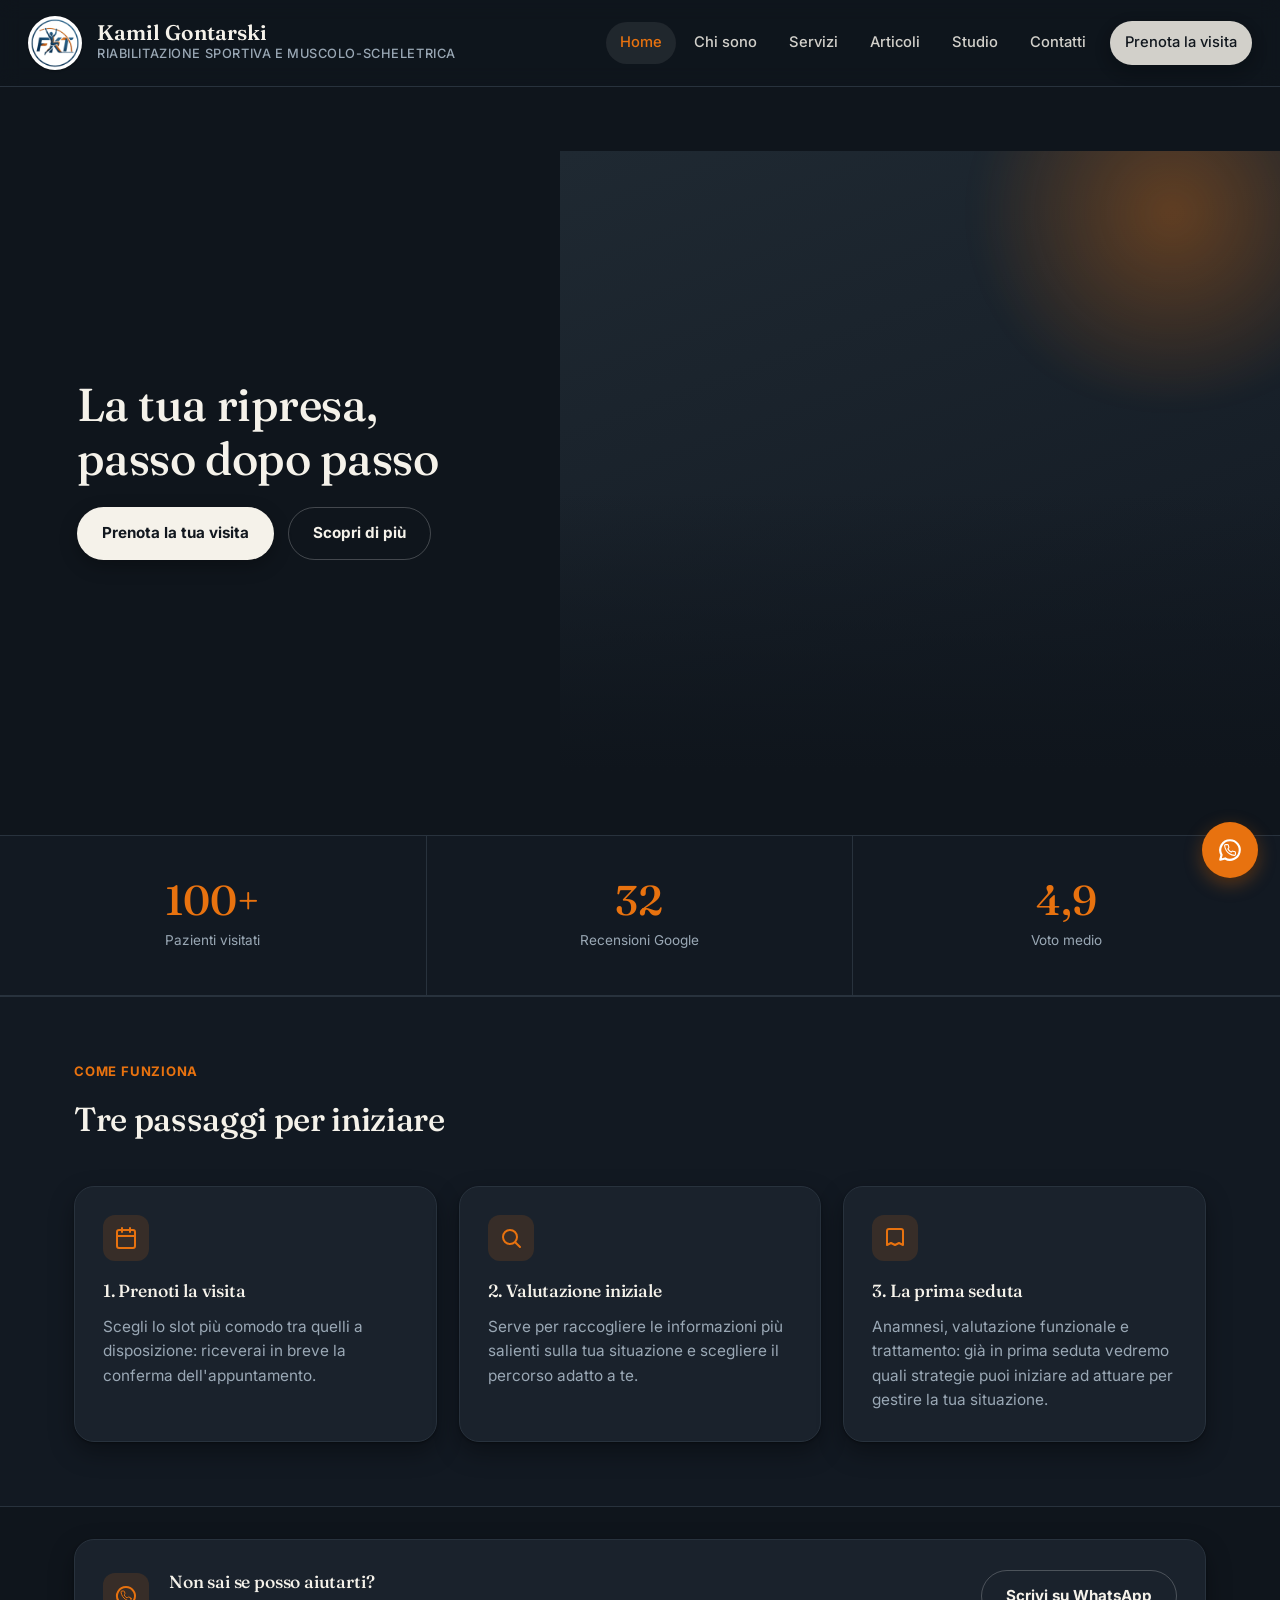
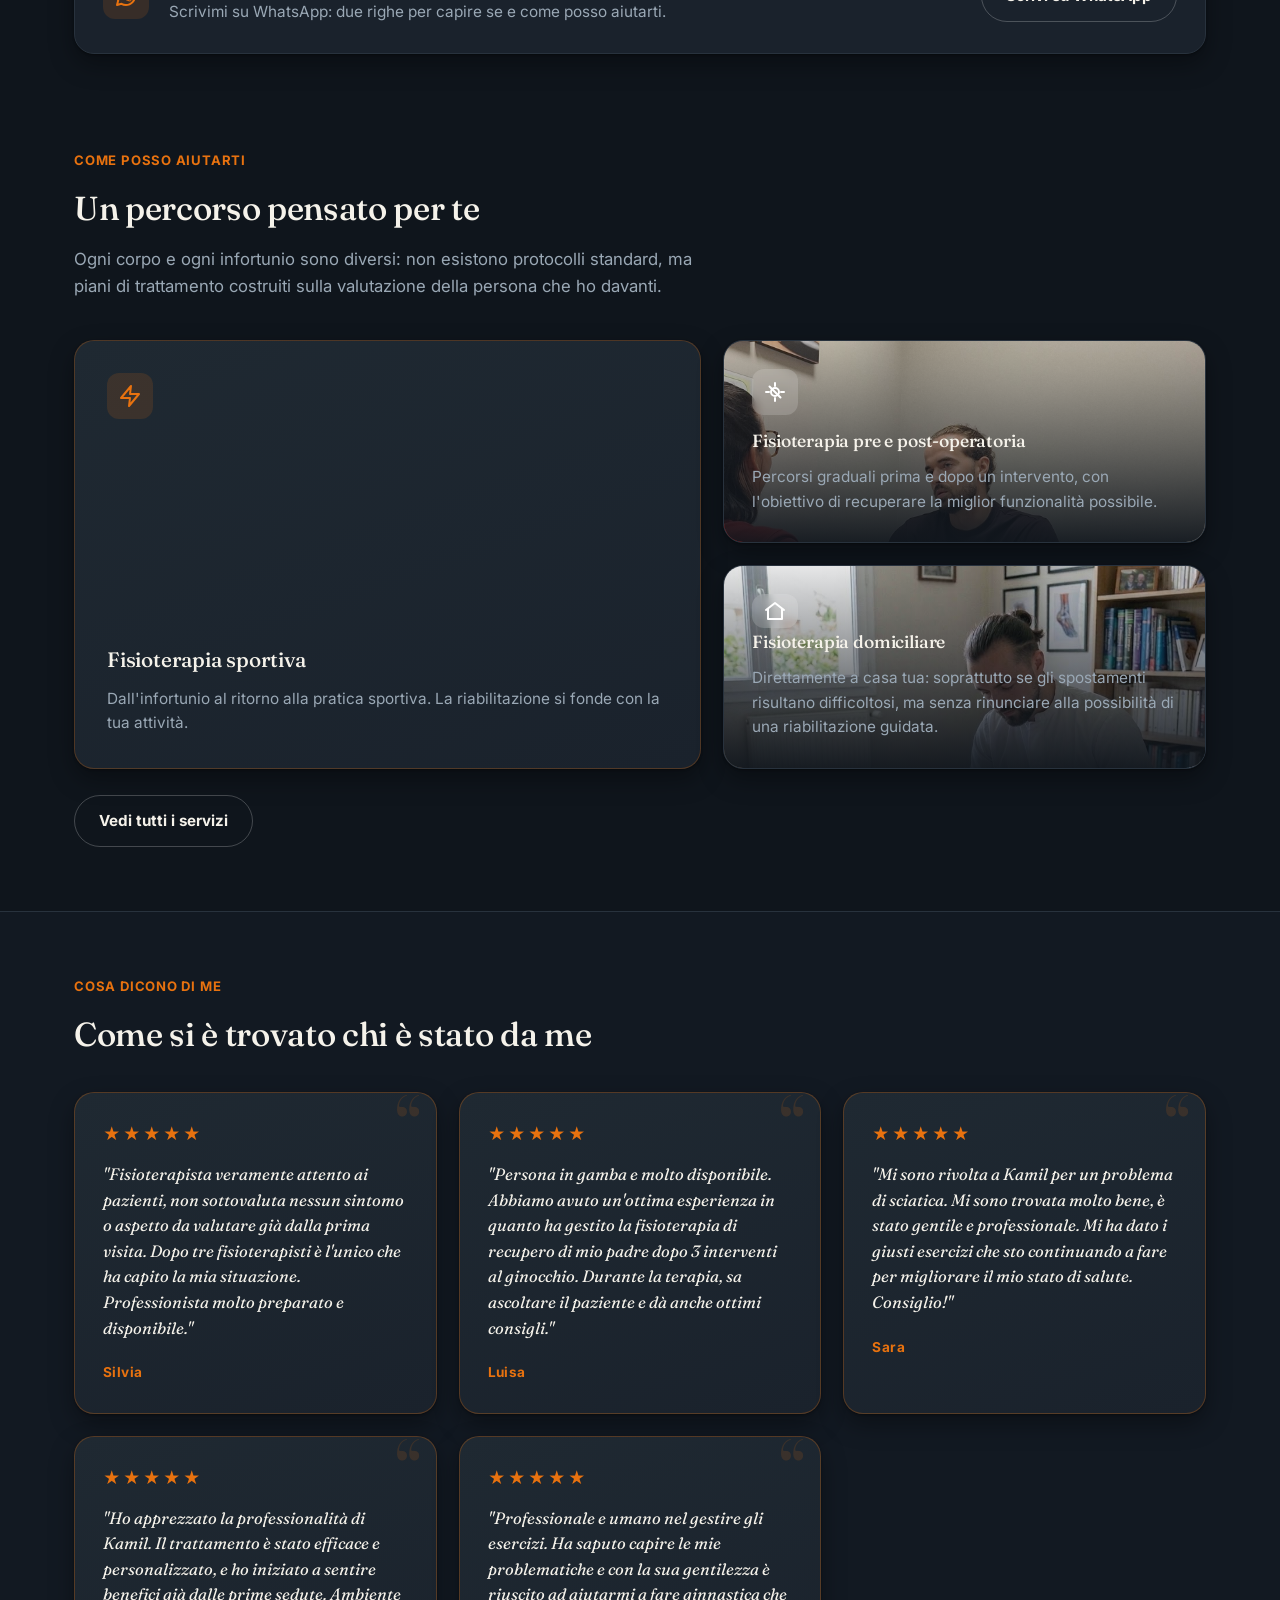
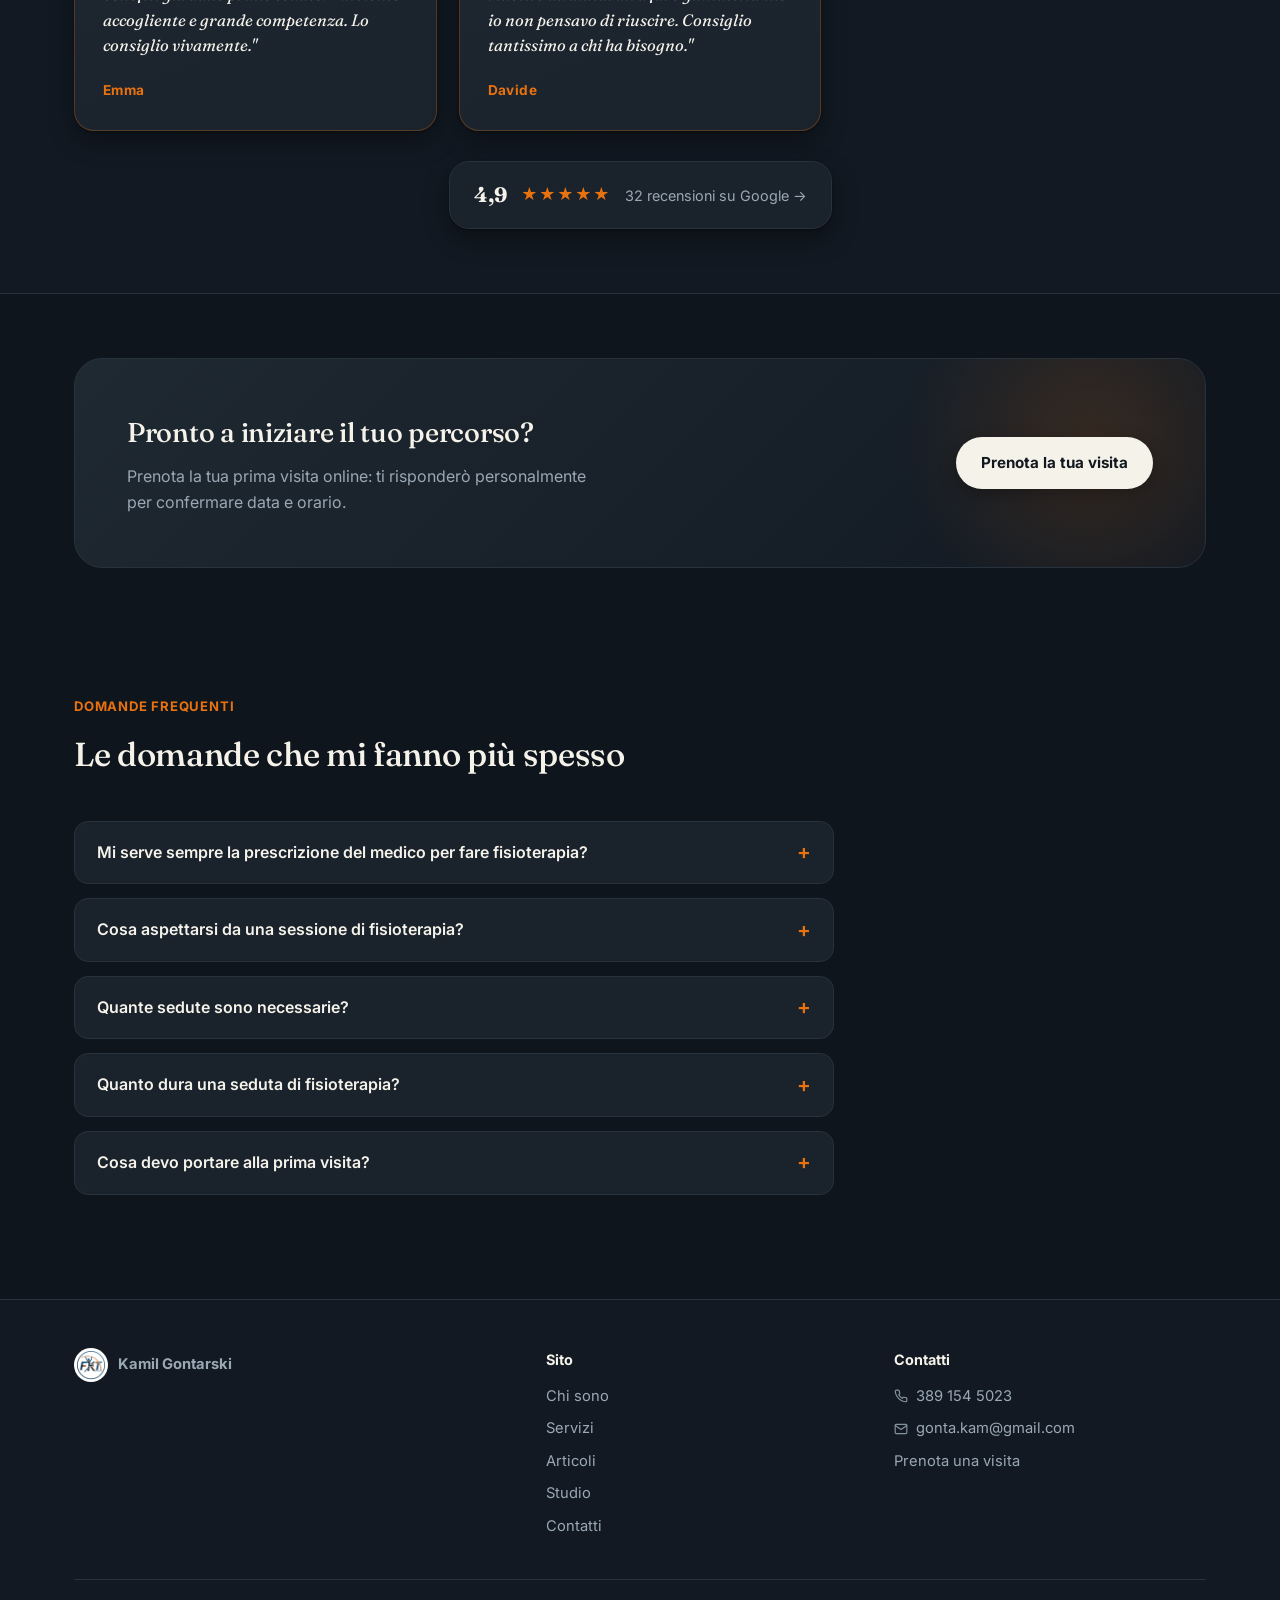
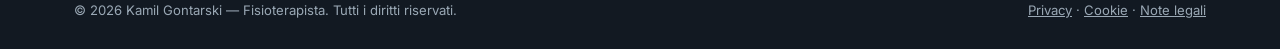
==== index.html @ 07d027d7 "Add files via upload" ====
<!doctype html>
<html lang="it">
<head>
<meta charset="UTF-8">
<meta name="viewport" content="width=device-width, initial-scale=1">
<title>Kamil Gontarski — Fisioterapista | Bergamo</title>
<meta name="description" content="Fisioterapista specializzato in riabilitazione sportiva, pre e post-operatoria e domiciliare in provincia di Bergamo. Prenota la tua visita online.">
<link rel="icon" href="img/logo.png">
<link rel="preconnect" href="https://fonts.googleapis.com">
<link rel="preconnect" href="https://fonts.gstatic.com" crossorigin>
<link href="https://fonts.googleapis.com/css2?family=Fraunces:opsz,wght@9..144,400;9..144,500;9..144,600&family=Inter:wght@400;500;600;700&display=swap" rel="stylesheet">
<link rel="stylesheet" href="style.css">
<noscript><style>.sectionHead,.card,.ctaBand{opacity:1!important;transform:none!important;}</style></noscript>
</head>
<body>

<header class="site">
  <div class="headerInner">
    <a class="brand" href="index.html">
      <img src="img/logo.png" alt="Logo Kamil Gontarski Fisioterapista">
      <span><span class="bname">Kamil Gontarski</span><span class="brole">Riabilitazione sportiva e muscolo-scheletrica</span></span>
    </a>
    <button class="menuToggle" aria-label="Apri menu">
      <svg viewBox="0 0 24 24" fill="none" stroke="currentColor" stroke-width="2" stroke-linecap="round"><line x1="3" y1="6" x2="21" y2="6"/><line x1="3" y1="12" x2="21" y2="12"/><line x1="3" y1="18" x2="21" y2="18"/></svg>
    </button>
    <nav class="mainNav">
      <a href="index.html" class="active">Home</a>
      <a href="chi-sono.html">Chi sono</a>
      <a href="servizi.html">Servizi</a>
      <a href="articoli.html">Articoli</a>
      <a href="studio.html">Studio</a>
      <a href="contatti.html">Contatti</a>
      <span class="navCta"><a class="btn btn-light" href="prenota.html">Prenota la visita</a></span>
    </nav>
  </div>
</header>

<main>
  <section class="hero">
    <div class="heroSplit">
      <div class="heroLeft">
        <h1>La tua ripresa,<br>passo dopo passo</h1>
        <!-- paragrafo "Valuto la tua condizione..." nascosto per ora, da ricollocare altrove
        <p class="lead">Valuto la tua condizione, costruisco un percorso di recupero personalizzato e ti seguo passo dopo passo — che tu debba riprenderti da un infortunio sportivo, da un intervento chirurgico o gestire un dolore che non passa.</p>
        -->
        <div class="heroActions">
          <a class="btn btn-light" href="prenota.html">Prenota la tua visita</a>
          <a class="btn btn-outline" href="servizi.html">Scopri di più</a>
        </div>
      </div>
      <div class="heroRight">
        <div class="imgPlaceholder" style="padding:0;">
          <picture>
            <source media="(min-width: 641px)" srcset="img/hero-kamil-desktop.jpg">
            <img src="img/hero-kamil.jpg" alt="Kamil Gontarski durante una valutazione fisioterapica" class="heroPhoto">
          </picture>
        </div>
      </div>
    </div>
  </section>

  <div class="statsBand">
    <div class="stat"><div class="num" data-count="100" data-suffix="+">0</div><div class="lbl">Pazienti visitati</div></div>
    <div class="stat"><div class="num" data-count="32">0</div><div class="lbl">Recensioni Google</div></div>
    <div class="stat"><div class="num" data-count="4.9" data-decimal="1">0</div><div class="lbl">Voto medio</div></div>
  </div>

  <section class="alt">
    <div class="wrap">
      <div class="sectionHead">
        <span class="kicker">Come funziona</span>
        <h2>Tre passaggi per iniziare</h2>
      </div>
      <div class="grid grid-3">
        <div class="card">
          <div class="icon"><svg viewBox="0 0 24 24" fill="none" stroke="currentColor" stroke-width="2" stroke-linecap="round" stroke-linejoin="round"><rect x="3" y="4" width="18" height="18" rx="2"/><path d="M16 2v4M8 2v4M3 10h18"/></svg></div>
          <h3>1. Prenoti la visita</h3>
          <p>Scegli lo slot più comodo tra quelli a disposizione: riceverai in breve la conferma dell'appuntamento.</p>
        </div>
        <div class="card">
          <div class="icon"><svg viewBox="0 0 24 24" fill="none" stroke="currentColor" stroke-width="2" stroke-linecap="round" stroke-linejoin="round"><circle cx="11" cy="11" r="7"/><path d="m21 21-4.3-4.3"/></svg></div>
          <h3>2. Valutazione iniziale</h3>
          <p>Serve per raccogliere le informazioni più salienti sulla tua situazione e scegliere il percorso adatto a te.</p>
        </div>
        <div class="card">
          <div class="icon"><svg viewBox="0 0 24 24" fill="none" stroke="currentColor" stroke-width="2" stroke-linecap="round" stroke-linejoin="round"><path d="M4 19V5a2 2 0 0 1 2-2h12a2 2 0 0 1 2 2v14l-4-2-4 2-4-2-4 2Z"/></svg></div>
          <h3>3. La prima seduta</h3>
          <p>Anamnesi, valutazione funzionale e trattamento: già in prima seduta vedremo quali strategie puoi iniziare ad attuare per gestire la tua situazione.</p>
        </div>
      </div>
    </div>
  </section>

  <section style="padding:32px 0;">
    <div class="wrap">
      <div class="card" style="display:flex; align-items:center; gap:20px; flex-wrap:wrap;">
        <div class="icon" style="margin-bottom:0;"><svg viewBox="0 0 24 24" fill="none" stroke="currentColor" stroke-width="2" stroke-linecap="round" stroke-linejoin="round"><path d="M12 3a9 9 0 0 0-7.79 13.5L3 21l4.5-1.21A9 9 0 1 0 12 3Z"/><g transform="translate(12 12) scale(0.5) translate(-12 -12)"><path d="M22 16.92v3a2 2 0 0 1-2.18 2 19.79 19.79 0 0 1-8.63-3.07 19.5 19.5 0 0 1-6-6 19.79 19.79 0 0 1-3.07-8.67A2 2 0 0 1 4.11 2h3a2 2 0 0 1 2 1.72c.13.96.36 1.9.7 2.81a2 2 0 0 1-.45 2.11L8.09 9.91a16 16 0 0 0 6 6l1.27-1.27a2 2 0 0 1 2.11-.45c.91.34 1.85.57 2.81.7A2 2 0 0 1 22 16.92Z"/></g></svg></div>
        <div style="flex:1; min-width:220px;">
          <h3 style="margin:0 0 4px;">Non sai se posso aiutarti?</h3>
          <p style="margin:0; color:var(--sub); font-size:.96rem;">Scrivimi su WhatsApp: due righe per capire se e come posso aiutarti.</p>
        </div>
        <a class="btn btn-outline" href="https://wa.me/393891545023?text=Ciao%20Kamil%2C%20ti%20scrivo%20dal%20sito.%20Vorrei%20un%20parere%20su%3A%20" target="_blank" rel="noopener">Scrivi su WhatsApp</a>
      </div>
    </div>
  </section>

  <section>
    <div class="wrap">
      <div class="sectionHead">
        <span class="kicker">Come posso aiutarti</span>
        <h2>Un percorso pensato per te</h2>
        <p>Ogni corpo e ogni infortunio sono diversi: non esistono protocolli standard, ma piani di trattamento costruiti sulla valutazione della persona che ho davanti.</p>
      </div>
      <div class="asymGrid">
        <div class="card featCard">
          <div class="icon"><svg viewBox="0 0 24 24" fill="none" stroke="currentColor" stroke-width="2" stroke-linecap="round" stroke-linejoin="round"><path d="M13 2 3 14h9l-1 8 10-12h-9l1-8Z"/></svg></div>
          <h3>Fisioterapia sportiva</h3>
          <p>Dall'infortunio al ritorno alla pratica sportiva. La riabilitazione si fonde con la tua attività.</p>
        </div>
        <div class="col">
          <div class="card miniCard photoCard">
            <img src="img/card-post-operatoria.jpg" alt="Kamil Gontarski durante un colloquio con una paziente" class="cardPhoto" style="object-position:center 31%;">
            <div class="icon"><svg viewBox="0 0 24 24" fill="none" stroke="currentColor" stroke-width="2" stroke-linecap="round" stroke-linejoin="round"><path d="M6.5 6.5 17.5 17.5M12 3v3M12 18v3M3 12h3M18 12h3"/><circle cx="12" cy="12" r="4"/></svg></div>
            <h3>Fisioterapia pre e post-operatoria</h3>
            <p>Percorsi graduali prima e dopo un intervento, con l'obiettivo di recuperare la miglior funzionalità possibile.</p>
          </div>
          <div class="card miniCard photoCard">
            <img src="img/card-domiciliare.jpg" alt="Kamil Gontarski durante una seduta di fisioterapia domiciliare" class="cardPhoto" style="object-position:center 18%;">
            <div class="icon"><svg viewBox="0 0 24 24" fill="none" stroke="currentColor" stroke-width="2" stroke-linecap="round" stroke-linejoin="round"><path d="M3 11 12 4l9 7"/><path d="M5 10v10h14V10"/></svg></div>
            <h3>Fisioterapia domiciliare</h3>
            <p>Direttamente a casa tua: soprattutto se gli spostamenti risultano difficoltosi, ma senza rinunciare alla possibilità di una riabilitazione guidata.</p>
          </div>
        </div>
      </div>
      <div style="margin-top:26px;"><a class="btn btn-outline" href="servizi.html">Vedi tutti i servizi</a></div>
    </div>
  </section>

  <section class="alt">
    <div class="wrap">
      <div class="sectionHead" style="margin-bottom:32px;">
        <span class="kicker">Cosa dicono di me</span>
        <h2>Come si è trovato chi è stato da me</h2>
      </div>
      <div class="grid grid-3 reviewsGrid">
        <div class="card reviewCard">
          <div class="stars">★★★★★</div>
          <p class="quote">"Fisioterapista veramente attento ai pazienti, non sottovaluta nessun sintomo o aspetto da valutare già dalla prima visita. Dopo tre fisioterapisti è l'unico che ha capito la mia situazione. Professionista molto preparato e disponibile."</p>
          <span class="who">Silvia</span>
        </div>
        <div class="card reviewCard">
          <div class="stars">★★★★★</div>
          <p class="quote">"Persona in gamba e molto disponibile. Abbiamo avuto un'ottima esperienza in quanto ha gestito la fisioterapia di recupero di mio padre dopo 3 interventi al ginocchio. Durante la terapia, sa ascoltare il paziente e dà anche ottimi consigli."</p>
          <span class="who">Luisa</span>
        </div>
        <div class="card reviewCard">
          <div class="stars">★★★★★</div>
          <p class="quote">"Mi sono rivolta a Kamil per un problema di sciatica. Mi sono trovata molto bene, è stato gentile e professionale. Mi ha dato i giusti esercizi che sto continuando a fare per migliorare il mio stato di salute. Consiglio!"</p>
          <span class="who">Sara</span>
        </div>
        <div class="card reviewCard">
          <div class="stars">★★★★★</div>
          <p class="quote">"Ho apprezzato la professionalità di Kamil. Il trattamento è stato efficace e personalizzato, e ho iniziato a sentire benefici già dalle prime sedute. Ambiente accogliente e grande competenza. Lo consiglio vivamente."</p>
          <span class="who">Emma</span>
        </div>
        <div class="card reviewCard">
          <div class="stars">★★★★★</div>
          <p class="quote">"Professionale e umano nel gestire gli esercizi. Ha saputo capire le mie problematiche e con la sua gentilezza è riuscito ad aiutarmi a fare ginnastica che io non pensavo di riuscire. Consiglio tantissimo a chi ha bisogno."</p>
          <span class="who">Davide</span>
        </div>
      </div>
      <div style="margin-top:30px; display:flex; justify-content:center;">
        <a class="card" style="display:flex; align-items:center; gap:14px; text-decoration:none; padding:16px 24px;" href="https://www.google.com/maps/place/Dott.+Kamil+Gontarski+Fisioterapista/@45.6909974,9.824916,773m/data=!3m1!1e3!4m8!3m7!1s0x47815db6ce91ac17:0x17d77f880932fe39!8m2!3d45.6909937!4d9.8274909!9m1!1b1!16s%2Fg%2F11yfch72vj" target="_blank" rel="noopener">
          <span style="font-size:1.3rem; font-weight:700; font-family:var(--font-display); color:var(--ink);">4,9</span>
          <span style="color:var(--accent2); letter-spacing:1px;">★★★★★</span>
          <span style="color:var(--sub); font-size:.9rem;">32 recensioni su Google →</span>
        </a>
      </div>
    </div>
  </section>

  <section>
    <div class="wrap">
      <div class="ctaBand">
        <div>
          <h2>Pronto a iniziare il tuo percorso?</h2>
          <p>Prenota la tua prima visita online: ti risponderò personalmente per confermare data e orario.</p>
        </div>
        <a class="btn btn-light" href="prenota.html">Prenota la tua visita</a>
      </div>
    </div>
  </section>

  <section>
    <div class="wrap">
      <div class="sectionHead">
        <span class="kicker">Domande frequenti</span>
        <h2>Le domande che mi fanno più spesso</h2>
      </div>
      <div style="max-width:760px; display:flex; flex-direction:column; gap:14px;">
        <details class="faqItem">
          <summary>Mi serve sempre la prescrizione del medico per fare fisioterapia?</summary>
          <p>No. Per una prima visita fisioterapica privata non è obbligatoria una prescrizione medica. Se hai già una diagnosi, una prescrizione o dei referti (radiografie, risonanze), comunque, portali con te: aiutano a inquadrare meglio la tua situazione.</p>
        </details>
        <details class="faqItem">
          <summary>Cosa aspettarsi da una sessione di fisioterapia?</summary>
          <p>Un breve controllo dei progressi, l'applicazione di tecniche terapeutiche (manuali, esercizio, taping a seconda dei casi) e, quando serve, un adattamento del piano di trattamento in base a come stai rispondendo.</p>
        </details>
        <details class="faqItem">
          <summary>Quante sedute sono necessarie?</summary>
          <p>Dipende dalla persona e dalla situazione: non lavoro con pacchetti prestabiliti. Il numero di sedute e la frequenza li definiamo insieme dopo la prima valutazione, in base agli obiettivi e ai progressi.</p>
        </details>
        <details class="faqItem">
          <summary>Quanto dura una seduta di fisioterapia?</summary>
          <p>Circa 60 minuti, prima visita compresa. È il tempo che mi permette di lavorare con calma su valutazione, trattamento ed esercizi, senza fretta.</p>
        </details>
        <details class="faqItem">
          <summary>Cosa devo portare alla prima visita?</summary>
          <p>Abbigliamento comodo che ti permetta di muoverti liberamente, ed eventuali referti medici o esami che hai già — non sono obbligatori, ma utili.</p>
        </details>
      </div>
    </div>
  </section>
</main>

<footer class="site">
  <div class="wrap">
    <div class="footGrid">
      <div>
        <div class="footBrand">
          <img src="img/logo.png" alt="Logo">
          <strong>Kamil Gontarski</strong>
        </div>
      </div>
      <div>
        <h4>Sito</h4>
        <a href="chi-sono.html">Chi sono</a>
        <a href="servizi.html">Servizi</a>
        <a href="articoli.html">Articoli</a>
        <a href="studio.html">Studio</a>
        <a href="contatti.html">Contatti</a>
      </div>
      <div>
        <h4>Contatti</h4>
        <a href="tel:+393891545023"><svg viewBox="0 0 24 24" width="14" height="14" fill="none" stroke="currentColor" stroke-width="2" stroke-linecap="round" stroke-linejoin="round"><path d="M22 16.92v3a2 2 0 0 1-2.18 2 19.79 19.79 0 0 1-8.63-3.07 19.5 19.5 0 0 1-6-6 19.79 19.79 0 0 1-3.07-8.67A2 2 0 0 1 4.11 2h3a2 2 0 0 1 2 1.72c.13.96.36 1.9.7 2.81a2 2 0 0 1-.45 2.11L8.09 9.91a16 16 0 0 0 6 6l1.27-1.27a2 2 0 0 1 2.11-.45c.91.34 1.85.57 2.81.7A2 2 0 0 1 22 16.92Z"/></svg>389 154 5023</a>
        <a href="mailto:gonta.kam@gmail.com"><svg viewBox="0 0 24 24" width="14" height="14" fill="none" stroke="currentColor" stroke-width="2" stroke-linecap="round" stroke-linejoin="round"><rect x="2" y="4" width="20" height="16" rx="2"/><path d="m22 6-10 7L2 6"/></svg>gonta.kam@gmail.com</a>
        <a href="prenota.html">Prenota una visita</a>
      </div>
    </div>
    <div class="footBottom">
      <span>© <span id="y"></span> Kamil Gontarski — Fisioterapista. Tutti i diritti riservati.</span>
      <span><a href="privacy.html">Privacy</a> · <a href="cookie.html">Cookie</a> · <a href="note-legali.html">Note legali</a></span>
    </div>
  </div>
</footer>

<a class="waFab" href="https://wa.me/393891545023?text=Ciao%20Kamil%2C%20ti%20scrivo%20dal%20sito.%20Vorrei%20un%20parere%20su%3A%20" target="_blank" rel="noopener" aria-label="Scrivimi su WhatsApp"><svg viewBox="0 0 24 24" fill="none" stroke="currentColor" stroke-width="2" stroke-linecap="round" stroke-linejoin="round"><path d="M12 3a9 9 0 0 0-7.79 13.5L3 21l4.5-1.21A9 9 0 1 0 12 3Z"/><g transform="translate(12 12) scale(0.5) translate(-12 -12)"><path d="M22 16.92v3a2 2 0 0 1-2.18 2 19.79 19.79 0 0 1-8.63-3.07 19.5 19.5 0 0 1-6-6 19.79 19.79 0 0 1-3.07-8.67A2 2 0 0 1 4.11 2h3a2 2 0 0 1 2 1.72c.13.96.36 1.9.7 2.81a2 2 0 0 1-.45 2.11L8.09 9.91a16 16 0 0 0 6 6l1.27-1.27a2 2 0 0 1 2.11-.45c.91.34 1.85.57 2.81.7A2 2 0 0 1 22 16.92Z"/></g></svg></a>

<script src="nav.js"></script>
<script src="reveal.js"></script>
<script src="counters.js"></script>
<script>document.getElementById('y').textContent = new Date().getFullYear();</script>
</body>
</html>
---- style.css ----
/* ============================================================
   Kamil Gontarski — Fisioterapista — design system condiviso
   Tema scuro fisso (nessun toggle chiaro/scuro), ispirato a
   cliniche fisioterapiche premium: hero split-screen, pillole CTA.
   ============================================================ */

:root{
  --bg:#0f151c; --bg-soft:#121922; --card:#1a222c; --card-2:#1f2932;
  --ink:#f5f2ea; --sub:#9aa8b5; --line:#28323d;
  --accent2:#e8720f; --accent2-light:rgba(232,114,15,.14);
  --accent:#7fb0e0; --accent-light:rgba(127,176,224,.12);
  --cream:#f5f2ea;
  --shadow-1: 0 1px 2px rgba(0,0,0,.35), 0 10px 24px rgba(0,0,0,.35);
  --shadow-1-hover: 0 2px 4px rgba(0,0,0,.4), 0 16px 34px rgba(0,0,0,.42);
  --radius: 20px;
  --maxw: 1180px;
  --font-display:'Fraunces', ui-serif, Georgia, serif;
  --font-body:'Inter', -apple-system,"Segoe UI",Roboto,Arial,sans-serif;
}

*{box-sizing:border-box;}
html{scroll-behavior:smooth;}
body{
  margin:0; background:var(--bg); color:var(--ink);
  font-family:var(--font-body);
  line-height:1.6;
  -webkit-font-smoothing:antialiased;
}
h1,h2,h3{font-family:var(--font-display); font-weight:500; letter-spacing:-.01em;}
img{max-width:100%; display:block;}
a{color:inherit;}
.wrap{max-width:var(--maxw); margin:0 auto; padding:0 24px;}

/* ---------- header / nav ---------- */
header.site{
  position:sticky; top:0; z-index:50; background:rgba(15,21,28,.86);
  backdrop-filter:blur(10px); -webkit-backdrop-filter:blur(10px);
  border-bottom:1px solid var(--line);
}
.headerInner{
  display:flex; align-items:center; justify-content:space-between;
  gap:20px; padding:16px 28px; max-width:1600px; margin:0 auto;
}
.brand{display:flex; align-items:center; gap:15px; text-decoration:none; color:var(--ink); flex-shrink:0;}
.brand img{width:54px; height:54px; border-radius:50%; background:#fff; box-shadow:0 1px 2px rgba(0,0,0,.3); padding:2px; flex-shrink:0;}
.brand .bname{display:block; font-family:var(--font-display); font-weight:600; font-size:1.32rem; letter-spacing:0; text-transform:none; white-space:nowrap; line-height:1.05;}
.brand .brole{display:block; font-weight:500; font-size:.8rem; color:var(--sub); letter-spacing:.045em; text-transform:uppercase; margin-top:1px; white-space:nowrap;}

nav.mainNav{display:flex; align-items:center; gap:4px;}
nav.mainNav a{
  padding:9px 14px; border-radius:999px; text-decoration:none; color:var(--ink);
  font-size:.92rem; font-weight:500; white-space:nowrap; opacity:.85;
}
nav.mainNav a:hover{background:rgba(255,255,255,.06); opacity:1;}
nav.mainNav a.active{background:rgba(255,255,255,.08); opacity:1; color:var(--accent2);}

.btn{
  display:inline-flex; align-items:center; justify-content:center; gap:8px;
  padding:13px 24px; border-radius:999px; font-weight:700; font-size:.95rem;
  text-decoration:none; border:1px solid transparent; cursor:pointer;
  transition:transform .12s ease, box-shadow .15s ease, filter .15s ease, background .15s ease;
}
.btn:active{transform:scale(.97);}
.btn.btn-light{background:var(--cream); color:#12181f; box-shadow:0 6px 18px rgba(0,0,0,.28);}
.btn.btn-light:hover{filter:brightness(.96); box-shadow:0 8px 22px rgba(0,0,0,.34);}
.btn.btn-primary{background:var(--accent2); color:#fff; box-shadow:0 6px 18px rgba(232,114,15,.28);}
.btn.btn-primary:hover{filter:brightness(1.06);}
.btn.btn-outline{background:transparent; border-color:rgba(255,255,255,.22); color:var(--ink);}
.btn.btn-outline:hover{border-color:rgba(255,255,255,.5); background:rgba(255,255,255,.05);}

.navCta{margin-left:6px;}
.menuToggle{display:none; background:none; border:1px solid var(--line); border-radius:10px; width:42px; height:42px; align-items:center; justify-content:center; cursor:pointer; color:var(--ink);}

@media (max-width: 1120px){
  /* backdrop-filter sull'header crea un "containing block" per gli elementi
     position:fixed al suo interno: senza toglierlo qui, il menu a tendina
     (anch'esso fixed) si calcola relativo alla striscia header invece che
     al viewport, e resta schiacciato a pochi px di altezza invece di aprirsi. */
  header.site{backdrop-filter:none; -webkit-backdrop-filter:none;}
  nav.mainNav{
    position:fixed; inset:64px 0 0 0; background:var(--bg); flex-direction:column;
    align-items:stretch; padding:12px 24px; gap:4px; transform:translateY(-110%);
    transition:transform .2s ease; border-bottom:1px solid var(--line); overflow-y:auto;
  }
  nav.mainNav.open{transform:translateY(0);}
  nav.mainNav a{padding:14px 10px; font-size:1.05rem; border-bottom:1px solid var(--line); border-radius:0;}
  .navCta{margin:10px 0 0; width:100%;}
  .navCta .btn{width:100%;}
  .menuToggle{display:flex;}
}

@media (max-width: 520px){
  .headerInner{padding:14px 18px;}
  .brand{gap:10px;}
  .brand img{width:42px; height:42px;}
  .brand .bname{font-size:1.02rem;}
  .brand .brole{white-space:normal; max-width:160px; font-size:.6rem; letter-spacing:.03em; line-height:1.3;}
}

/* ---------- hero (home) — split screen ---------- */
.hero{background:var(--bg);}
.heroSplit{display:grid; grid-template-columns:minmax(320px,560px) 1fr; align-items:stretch; min-height:620px;}
@media (max-width:960px){.heroSplit{grid-template-columns:1fr; min-height:0;}}

.heroLeft{display:flex; flex-direction:column; justify-content:center; gap:22px; padding:80px clamp(24px,6vw,90px) 64px;}
.heroLeft .kicker{
  display:inline-block; background:var(--accent2-light); color:var(--accent2);
  font-weight:700; font-size:.8rem; padding:7px 15px; border-radius:999px; width:max-content;
  text-transform:uppercase; letter-spacing:.04em;
}
.heroLeft h1{
  font-size:clamp(2.1rem, 3.6vw, 2.9rem); line-height:1.16; margin:0;
}
.heroLeft p.lead{font-size:1.12rem; color:var(--sub); max-width:480px; margin:0;}
.heroActions{display:flex; flex-wrap:wrap; gap:14px;}

.heroRight{position:relative; overflow:hidden; min-height:340px; background:var(--card);}
.heroRight::before{
  content:""; position:absolute; top:-20%; right:-15%; width:60%; height:60%; border-radius:50%;
  background:radial-gradient(circle, rgba(232,114,15,.35), transparent 70%); filter:blur(10px); z-index:1;
}
.heroRight .imgPlaceholder{
  position:absolute; inset:0; width:100%; height:100%; border-radius:0; border:none;
  aspect-ratio:auto; z-index:0;
}
.imgPlaceholder picture{display:block; width:100%; height:100%;}
/* "cover": riempie sempre il riquadro senza bordi vuoti, su qualunque
   larghezza. La foto attuale è già molto larga (rapporto ~2:1) quindi il
   ritaglio necessario resta minimo — vedi object-position per tenere il
   volto in alto ben visibile anche quando serve ritagliare l'altezza. */
.heroPhoto{width:100%; height:100%; object-fit:cover; object-position:center 25%; display:block;}
@media (max-width:960px){.heroRight{min-height:320px;}}

.imgPlaceholder{
  position:relative; aspect-ratio:4/5; border-radius:var(--radius); background:linear-gradient(160deg, var(--card-2), var(--bg-soft));
  display:flex; align-items:center; justify-content:center; color:var(--sub); font-size:.85rem;
  text-align:center; padding:24px; border:1px dashed var(--line); overflow:hidden;
}
.imgPlaceholder.wide{aspect-ratio:16/9;}

.argoneseLogoWrap{position:relative; display:flex; align-items:center; justify-content:center; padding:20px;}
.argoneseLogoWrap::before{
  content:""; position:absolute; top:50%; left:50%; width:75%; height:75%; border-radius:50%;
  transform:translate(-50%,-50%); background:radial-gradient(circle, rgba(232,114,15,.32), transparent 70%);
  filter:blur(14px); z-index:0;
}
.argoneseLogo{
  position:relative; z-index:1; width:100%; max-width:280px; height:auto; display:block;
  filter:drop-shadow(0 18px 26px rgba(0,0,0,.55)) drop-shadow(0 2px 6px rgba(0,0,0,.4));
}
@media (max-width:860px){.argoneseLogo{max-width:220px;}}
.imgPlaceholder::after{
  content:""; position:absolute; inset:0; pointer-events:none; z-index:1;
  background:linear-gradient(180deg, transparent 55%, var(--bg) 100%);
}

/* ---------- sections ---------- */
section{padding:64px 0;}
section.alt{background:var(--bg-soft); border-top:1px solid var(--line); border-bottom:1px solid var(--line);}
.sectionHead{max-width:640px; margin:0 0 40px;}
.sectionHead .kicker{color:var(--accent2); font-weight:700; font-size:.82rem; text-transform:uppercase; letter-spacing:.06em; display:block; margin-bottom:10px;}
.sectionHead h2{font-size:clamp(1.6rem,2.6vw,2.2rem); margin:0 0 12px; letter-spacing:-.01em;}
.sectionHead p{color:var(--sub); margin:0; font-size:1.05rem;}

.grid{display:grid; gap:22px;}
.grid-3{grid-template-columns:repeat(3,1fr);}
.grid-2{grid-template-columns:repeat(2,1fr);}
@media (max-width:860px){.grid-3{grid-template-columns:1fr 1fr;} .grid-2{grid-template-columns:1fr;}}
@media (max-width:600px){.grid-3{grid-template-columns:1fr;}}

.card{
  background:var(--card); border:1px solid var(--line); border-radius:var(--radius);
  padding:28px; box-shadow:var(--shadow-1); transition:box-shadow .15s ease, transform .15s ease, border-color .15s ease;
}
.card:hover{box-shadow:var(--shadow-1-hover); transform:translateY(-2px); border-color:rgba(255,255,255,.14);}
.card .icon{
  width:46px; height:46px; border-radius:12px; background:var(--accent2-light); color:var(--accent2);
  display:flex; align-items:center; justify-content:center; margin-bottom:16px;
}
.card .icon svg{width:24px; height:24px;}
.card h3{margin:0 0 10px; font-size:1.1rem;}
.card p{margin:0; color:var(--sub); font-size:.96rem;}

.ctaBand{
  background:linear-gradient(135deg, var(--card-2), var(--bg-soft)); border:1px solid var(--line);
  color:var(--ink); border-radius:28px; padding:52px; position:relative; overflow:hidden;
  display:flex; align-items:center; justify-content:space-between; gap:30px; flex-wrap:wrap;
}
.ctaBand::before{
  content:""; position:absolute; top:-30%; right:-10%; width:40%; height:140%; border-radius:50%;
  background:radial-gradient(circle, rgba(232,114,15,.16), transparent 70%);
}
.ctaBand h2{margin:0 0 10px; font-size:1.7rem; position:relative;}
.ctaBand p{margin:0; color:var(--sub); max-width:480px; position:relative;}
.ctaBand .btn{position:relative;}

.badge{display:inline-flex; align-items:center; gap:6px; background:var(--accent2-light); color:var(--accent2); font-size:.8rem; font-weight:700; padding:5px 12px; border-radius:999px;}

/* ---------- footer ---------- */
footer.site{border-top:1px solid var(--line); padding:48px 0 28px; margin-top:40px; color:var(--sub); font-size:.92rem; background:var(--bg-soft);}
.footGrid{display:grid; grid-template-columns:1.4fr 1fr 1fr; gap:36px; margin-bottom:32px;}
@media (max-width:760px){.footGrid{grid-template-columns:1fr;}}
.footGrid h4{color:var(--ink); font-size:.9rem; margin:0 0 14px;}
.footGrid a{display:flex; align-items:center; gap:8px; text-decoration:none; color:var(--sub); margin-bottom:9px;}
.footGrid a:hover{color:var(--accent2);}
.footGrid a svg{flex:none; opacity:.85;}
.footBottom{border-top:1px solid var(--line); padding-top:20px; display:flex; justify-content:space-between; flex-wrap:wrap; gap:12px; font-size:.82rem;}
.footBrand{display:flex; align-items:center; gap:10px; margin-bottom:14px;}
.footBrand img{width:34px; height:34px; border-radius:50%; background:#fff; padding:2px;}

.notice{
  background:var(--accent2-light); border:1px solid rgba(232,114,15,.35); border-radius:12px;
  padding:14px 18px; font-size:.88rem; color:var(--ink); margin:18px 0;
}

.pageHero{padding:56px 0 8px;}
.pageHero .kicker{display:inline-block; background:var(--accent2-light); color:var(--accent2); font-weight:700; font-size:.82rem; padding:7px 15px; border-radius:999px; margin-bottom:18px; text-transform:uppercase; letter-spacing:.04em;}
.pageHero h1{font-size:clamp(1.9rem,3.6vw,2.8rem); margin:0 0 14px;}
.pageHero p.lead{font-size:1.08rem; color:var(--sub); max-width:640px; margin:0;}

/* ---------- fascia numeri ---------- */
.statsBand{display:grid; grid-template-columns:repeat(3,1fr); background:var(--bg-soft); border-top:1px solid var(--line); border-bottom:1px solid var(--line);}
.statsBand .stat{padding:44px 24px; text-align:center; border-right:1px solid var(--line);}
.statsBand .stat:last-child{border-right:none;}
.statsBand .num{font-family:var(--font-display); font-weight:500; font-size:2.6rem; color:var(--accent2); line-height:1; font-variant-numeric:tabular-nums;}
.statsBand .lbl{color:var(--sub); font-size:.85rem; margin-top:8px;}

/* ---------- layout asimmetrico servizi ---------- */
.asymGrid{display:grid; grid-template-columns:1.3fr 1fr; gap:22px;}
.asymGrid .col{display:flex; flex-direction:column; gap:22px;}
.featCard{
  background:linear-gradient(160deg, var(--card-2), var(--card)); border-color:rgba(232,114,15,.25);
  padding:32px; display:flex; flex-direction:column; justify-content:flex-end; min-height:320px;
}
.featCard .icon{margin-bottom:auto;}
.featCard h3{font-size:1.3rem;}
.miniCard{flex:1; display:flex; flex-direction:column;}
.miniCard.photoCard{position:relative; overflow:hidden; justify-content:flex-end;}
.miniCard.photoCard .cardPhoto{position:absolute; inset:0; width:100%; height:100%; object-fit:cover; z-index:0;}
.miniCard.photoCard::before{content:""; position:absolute; inset:0; background:linear-gradient(180deg, rgba(15,21,28,.1) 0%, rgba(15,21,28,.55) 55%, rgba(15,21,28,.94) 100%); z-index:1;}
.miniCard.photoCard .icon{position:relative; z-index:2; margin-bottom:auto; background:rgba(255,255,255,.16); color:#fff; backdrop-filter:blur(4px); -webkit-backdrop-filter:blur(4px);}
.miniCard.photoCard h3, .miniCard.photoCard p{position:relative; z-index:2;}
@media (max-width:860px){.asymGrid{grid-template-columns:1fr;}}

/* ---------- card recensione ---------- */
.reviewCard{
  background:linear-gradient(160deg, var(--card-2), var(--card));
  border:1px solid rgba(232,114,15,.28);
  position:relative; overflow:hidden;
}
.reviewCard::before{
  content:"\201C"; position:absolute; top:-6px; right:14px;
  font-family:var(--font-display); font-size:5.5rem; line-height:1;
  color:rgba(232,114,15,.14); pointer-events:none;
}
.reviewCard .stars{color:var(--accent2); font-size:1.05rem; letter-spacing:3px; margin-bottom:14px; position:relative;}
.reviewCard .quote{
  font-family:var(--font-display); font-style:italic; font-size:1.03rem;
  line-height:1.55; color:var(--ink); margin:0 0 18px; position:relative;
}
.reviewCard .who{color:var(--accent2); font-weight:700; font-size:.85rem; letter-spacing:.03em; position:relative;}

/* ---------- FAQ ---------- */
.faqItem{
  background:var(--card); border:1px solid var(--line); border-radius:14px;
  padding:18px 22px;
}
.faqItem summary{
  cursor:pointer; font-weight:600; list-style:none; display:flex;
  align-items:center; justify-content:space-between; gap:12px; color:var(--ink);
}
.faqItem summary::-webkit-details-marker{display:none;}
.faqItem summary::after{
  content:"+"; font-size:1.3rem; color:var(--accent2); flex:none; transition:transform .2s ease; line-height:1;
}
.faqItem[open] summary::after{transform:rotate(45deg);}
.faqItem p{margin:14px 0 0; color:var(--sub); font-size:.94rem;}

/* ---------- pulsante WhatsApp fisso ---------- */
.waFab{
  position:fixed; right:22px; bottom:22px; z-index:45;
  width:56px; height:56px; border-radius:50%;
  background:var(--accent2); color:#fff;
  display:flex; align-items:center; justify-content:center;
  box-shadow:0 6px 18px rgba(232,114,15,.35), 0 2px 6px rgba(0,0,0,.35);
  text-decoration:none; transition:transform .15s ease, box-shadow .15s ease;
}
.waFab:hover{transform:scale(1.06); box-shadow:0 8px 22px rgba(232,114,15,.42);}
.waFab svg{width:26px; height:26px;}
@media (max-width:520px){
  .waFab{right:16px; bottom:16px; width:50px; height:50px;}
  .waFab svg{width:23px; height:23px;}
}

.prose h2{margin-top:2.2em; color:var(--ink);}
.prose p{color:var(--ink); opacity:.82;}
.prose strong{color:var(--ink); opacity:1;}
.prose ul{color:var(--ink); opacity:.82;}

/* ---------- reveal on scroll ---------- */
.sectionHead, .card, .ctaBand{
  opacity:0; transform:translateY(22px);
  transition:opacity .5s ease, transform .5s ease;
}
.sectionHead.is-visible, .card.is-visible, .ctaBand.is-visible{
  opacity:1; transform:translateY(0);
}
@media (prefers-reduced-motion: reduce){
  .sectionHead, .card, .ctaBand{transition:none; opacity:1; transform:none;}
}

/* ============================================================
   Compattazione mobile — su schermi stretti il sito impilava
   tutte le sezioni con gli stessi spazi larghi del desktop,
   risultando in pagine lunghissime (es. home: oltre 8000px).
   Qui si riducono padding/altezze e le recensioni diventano
   un carosello orizzontale invece di 5 card impilate.
   ============================================================ */
@media (max-width: 640px){
  section{padding:36px 0;}
  .pageHero{padding:32px 0 4px;}
  .sectionHead{margin-bottom:24px;}
  .card{padding:20px;}

  /* hero: la foto diventa sfondo a piena pagina dietro a titolo e pulsanti,
     invece di stare impilata sotto come blocco separato. Altezza ridotta
     (era 600px) perché con una foto vera orizzontale un riquadro troppo alto
     costringe "cover" a ritagliare via troppa larghezza (rischio perdere
     paziente/gamba ai lati) — più è bassa, meno serve ritagliare. */
  .heroSplit{display:block; position:relative; min-height:400px; overflow:hidden;}
  .heroRight{position:absolute; inset:0; z-index:0; min-height:0; height:100%;}
  .heroRight::before{display:none;}
  .heroRight .imgPlaceholder::after{
    background:linear-gradient(180deg, rgba(15,21,28,.3) 0%, rgba(15,21,28,.6) 45%, var(--bg) 94%);
  }
  .heroPhoto{object-fit:cover; object-position:58% center;}
  .heroLeft{
    position:relative; z-index:3; justify-content:flex-end;
    min-height:400px; padding:24px 24px 40px;
  }

  .statsBand .stat{padding:18px 8px;}
  .statsBand .num{font-size:1.5rem;}
  .statsBand .lbl{font-size:.68rem; margin-top:4px; line-height:1.25;}

  .asymGrid{gap:14px;}
  .asymGrid .col{gap:14px;}
  .featCard{min-height:0; padding:22px;}
  .featCard .icon{margin-bottom:16px;}

  .ctaBand{padding:28px 22px;}
  .ctaBand h2{font-size:1.4rem;}

  footer.site{padding:36px 0 22px;}
  .footGrid{gap:26px; margin-bottom:24px;}
}

@media (max-width: 640px){
  .reviewsGrid{
    display:flex; grid-template-columns:none; overflow-x:auto; overflow-y:hidden; scroll-snap-type:x mandatory;
    scroll-padding-left:24px; gap:14px; margin:0 -24px; padding:4px 24px 10px;
    -webkit-overflow-scrolling:touch; align-items:stretch;
  }
  .reviewsGrid .reviewCard{height:auto;}
  .reviewsGrid .reviewCard{flex:0 0 82%; scroll-snap-align:start;}
  .reviewsGrid .reviewCard .quote{font-size:.94rem;}
  .reviewCard::before{font-size:4.2rem; top:-4px; right:10px;}
}

/* ---- form (prenotazione) ---- */
.formGrid{display:flex; flex-direction:column; gap:16px; margin-bottom:20px;}
.formField{display:flex; flex-direction:column; gap:6px;}
.formLabel{font-size:.78rem; font-weight:600; text-transform:uppercase; letter-spacing:.05em; color:var(--sub);}
.formField input, .formField textarea{
  font-family:var(--font-body); font-size:.98rem; color:var(--ink); background:var(--bg-soft);
  border:1px solid var(--line); border-radius:12px; padding:12px 14px; outline:none;
  transition:border-color .15s ease; width:100%;
}
.formField input:focus, .formField textarea:focus{border-color:var(--accent2);}
.formField textarea{resize:vertical; min-height:90px; line-height:1.5; font-family:inherit;}
.formRow2{display:flex; gap:14px;}
.formRow2 .formField{flex:1;}
.formMsg{font-size:.88rem; color:var(--accent2); min-height:1.2em; margin:2px 0 14px;}
@media (max-width:600px){ .formRow2{flex-direction:column; gap:16px;} }

/* ---- picker giorno/orario ---- */
.slotPickerLoading{font-size:.9rem; color:var(--sub); padding:4px 0;}
.slotDayList{display:flex; flex-direction:column; gap:8px;}
.slotDay{border:1px solid var(--line); border-radius:12px; overflow:hidden;}
.slotDayHead{
  display:block; width:100%; text-align:left; font-family:var(--font-body); font-size:.85rem; font-weight:600;
  letter-spacing:.02em; padding:11px 14px; background:var(--bg-soft); color:var(--ink);
  border:none; cursor:pointer; transition:background-color .15s ease, color .15s ease;
}
.slotDayHead:hover{background:var(--card-2, var(--bg-soft));}
.slotDay.open .slotDayHead{background:var(--accent2); color:#fff;}
.slotTimes{display:none; flex-wrap:wrap; gap:8px; padding:12px 14px;}
.slotDay.open .slotTimes{display:flex;}
.slotTime{
  font-family:var(--font-body); font-size:.85rem; font-weight:600; padding:8px 14px;
  border-radius:100px; border:1px solid var(--line); background:var(--card); color:var(--ink); cursor:pointer;
  transition:border-color .15s ease, background-color .15s ease, color .15s ease;
}
.slotTime:hover{border-color:var(--accent2);}
.slotTime.selected{background:var(--accent2); border-color:var(--accent2); color:#fff;}
.slotEmpty{font-size:.9rem; color:var(--sub); padding:6px 0;}

.slotChosenBar{
  display:flex; align-items:center; justify-content:space-between; gap:14px;
  background:var(--bg-soft); border:1px solid var(--line); border-radius:12px;
  padding:14px 16px; margin-bottom:22px;
}
.slotChosenTag{display:block; font-size:.72rem; font-weight:600; text-transform:uppercase; letter-spacing:.05em; color:var(--sub);}
.slotChosenValue{font-family:var(--font-display); font-size:1.05rem; margin-top:2px;}
.linkBtn{
  flex:none; font-family:var(--font-body); font-size:.85rem; font-weight:600; color:var(--accent2);
  background:none; border:none; text-decoration:underline; cursor:pointer; padding:0;
}
.linkBtn:hover{opacity:.8;}
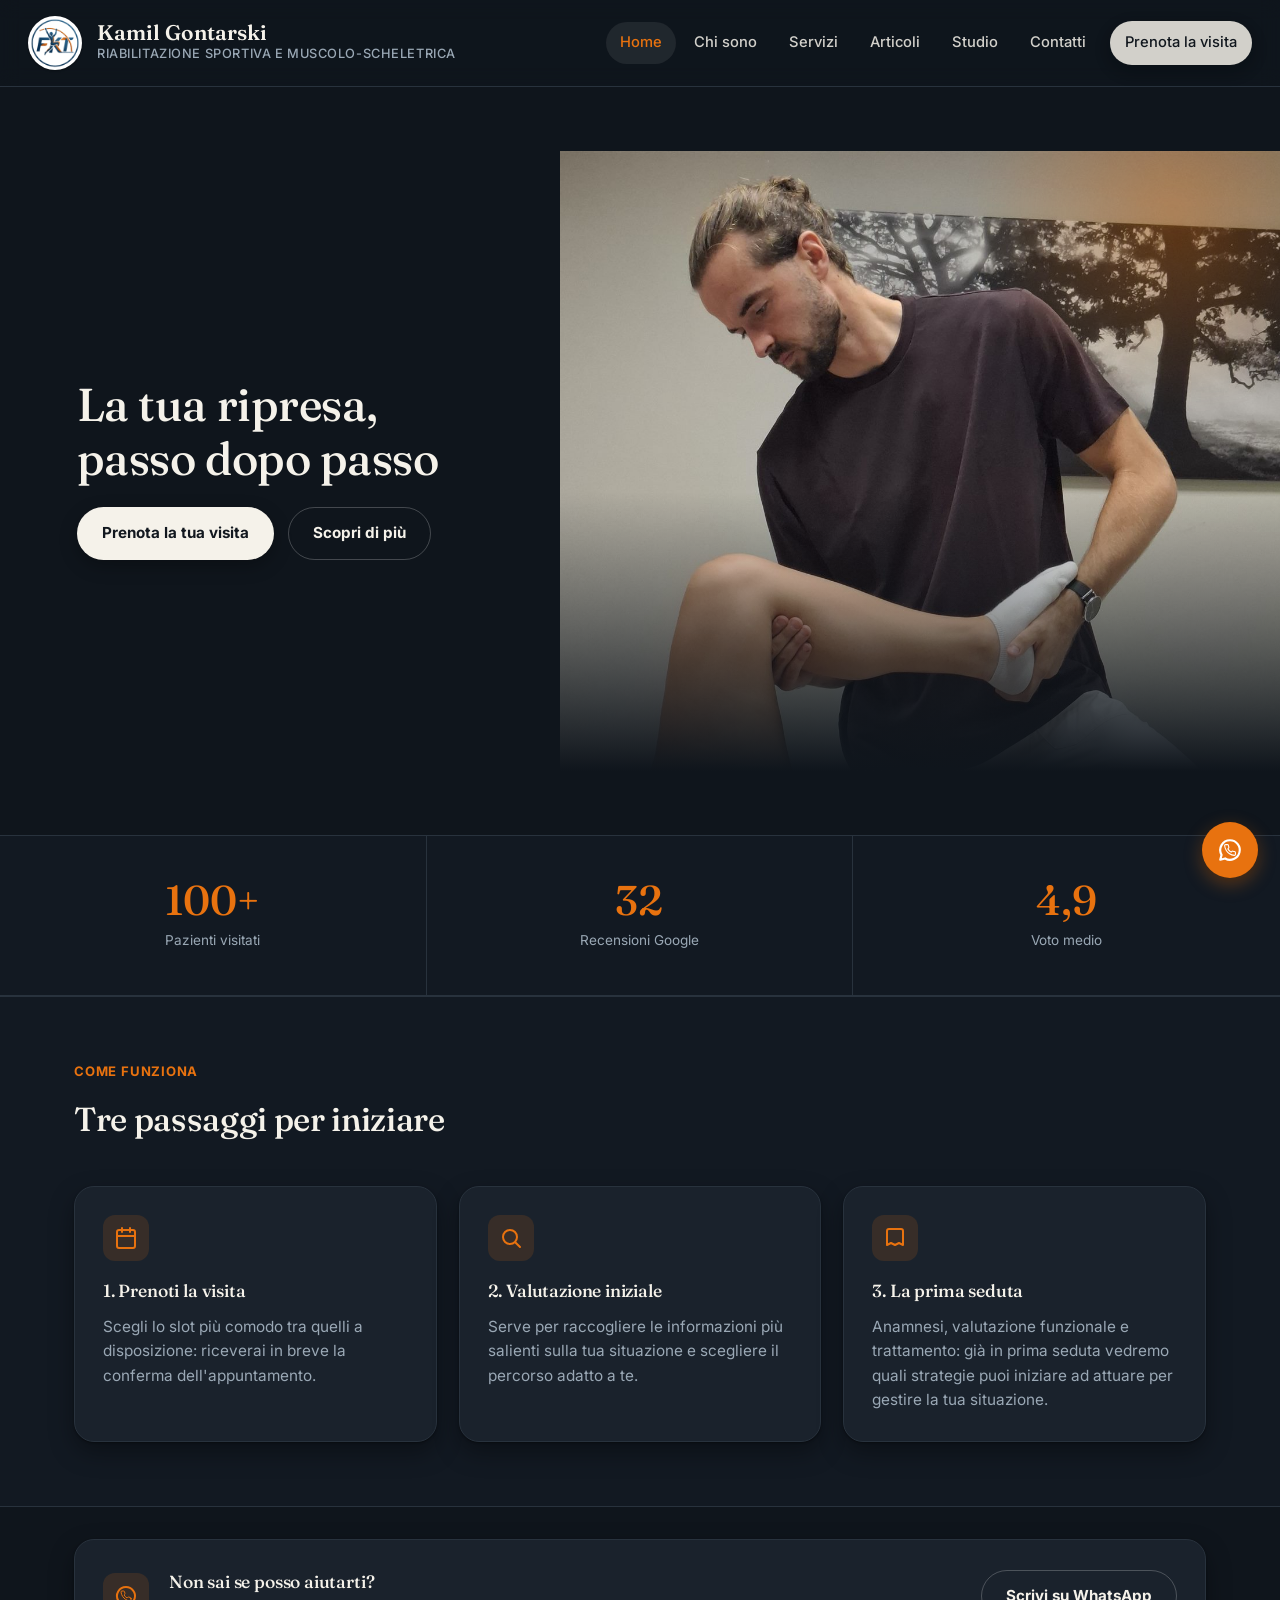
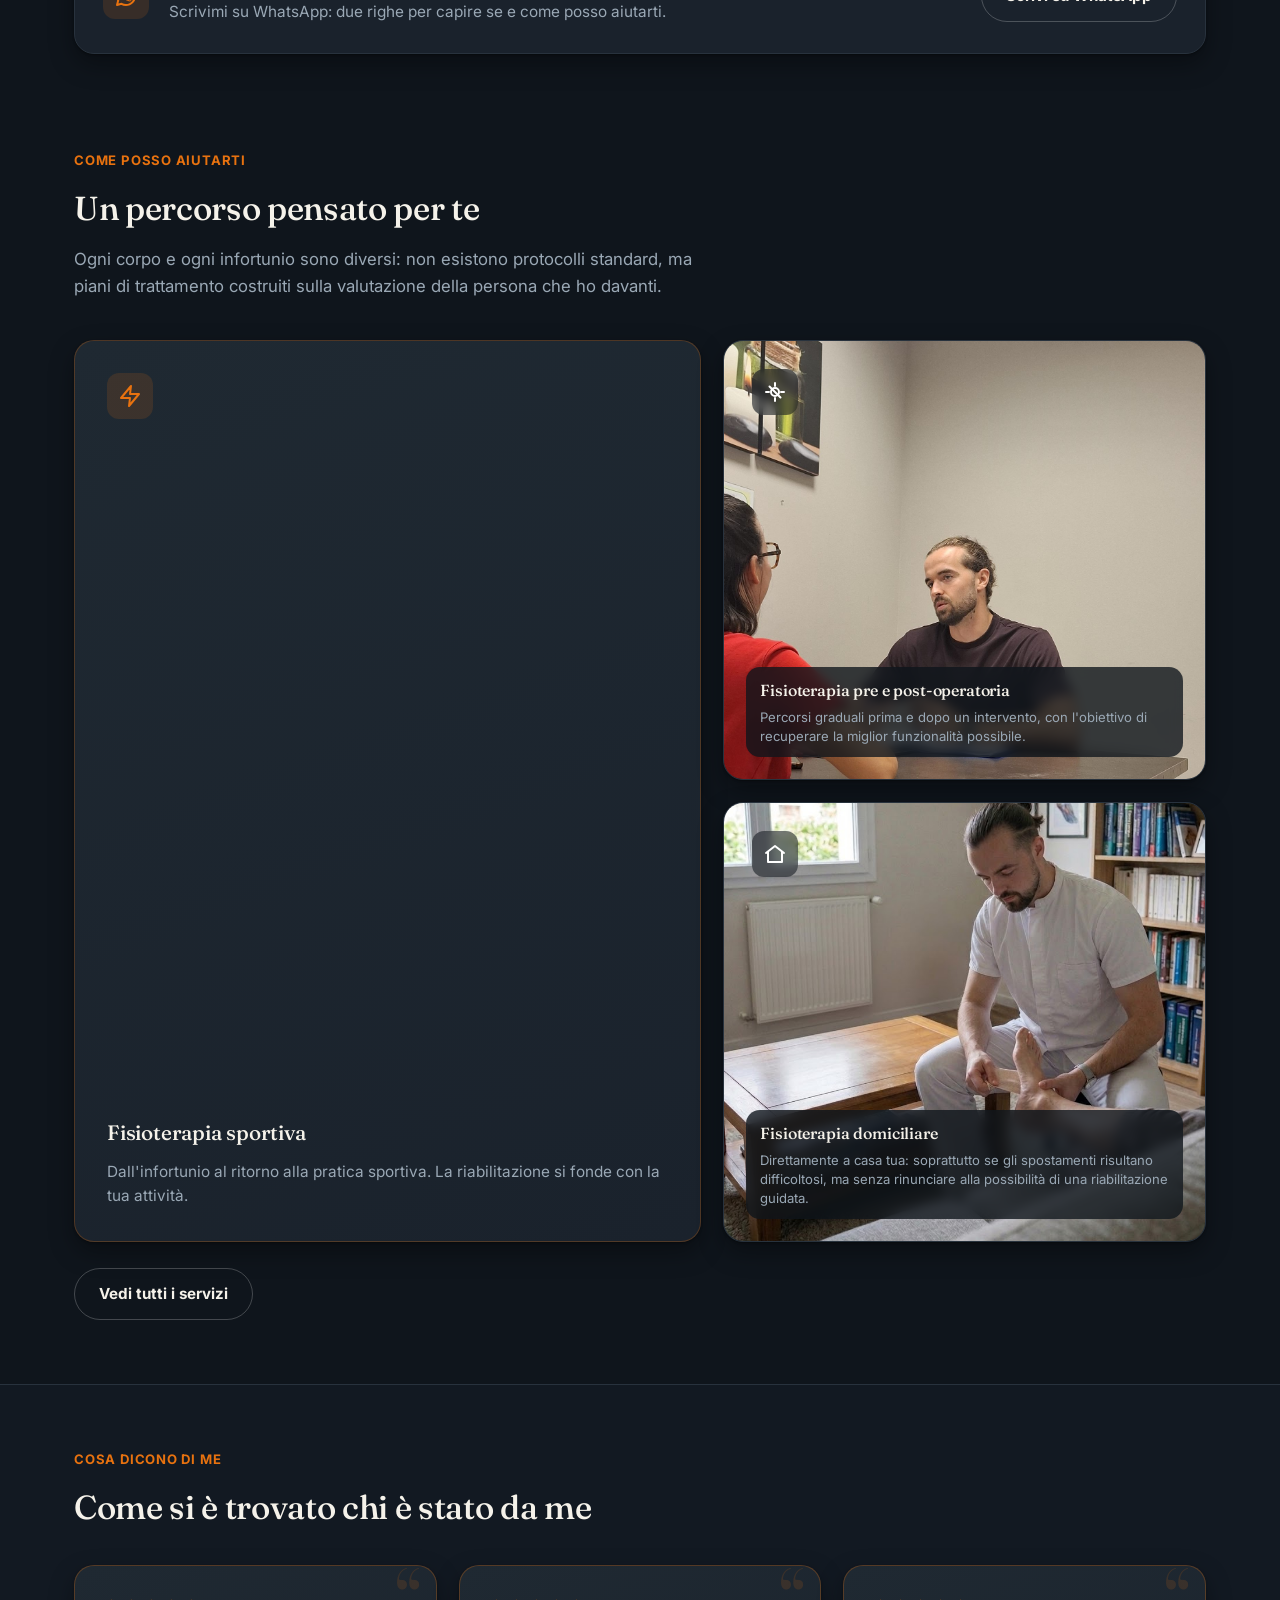
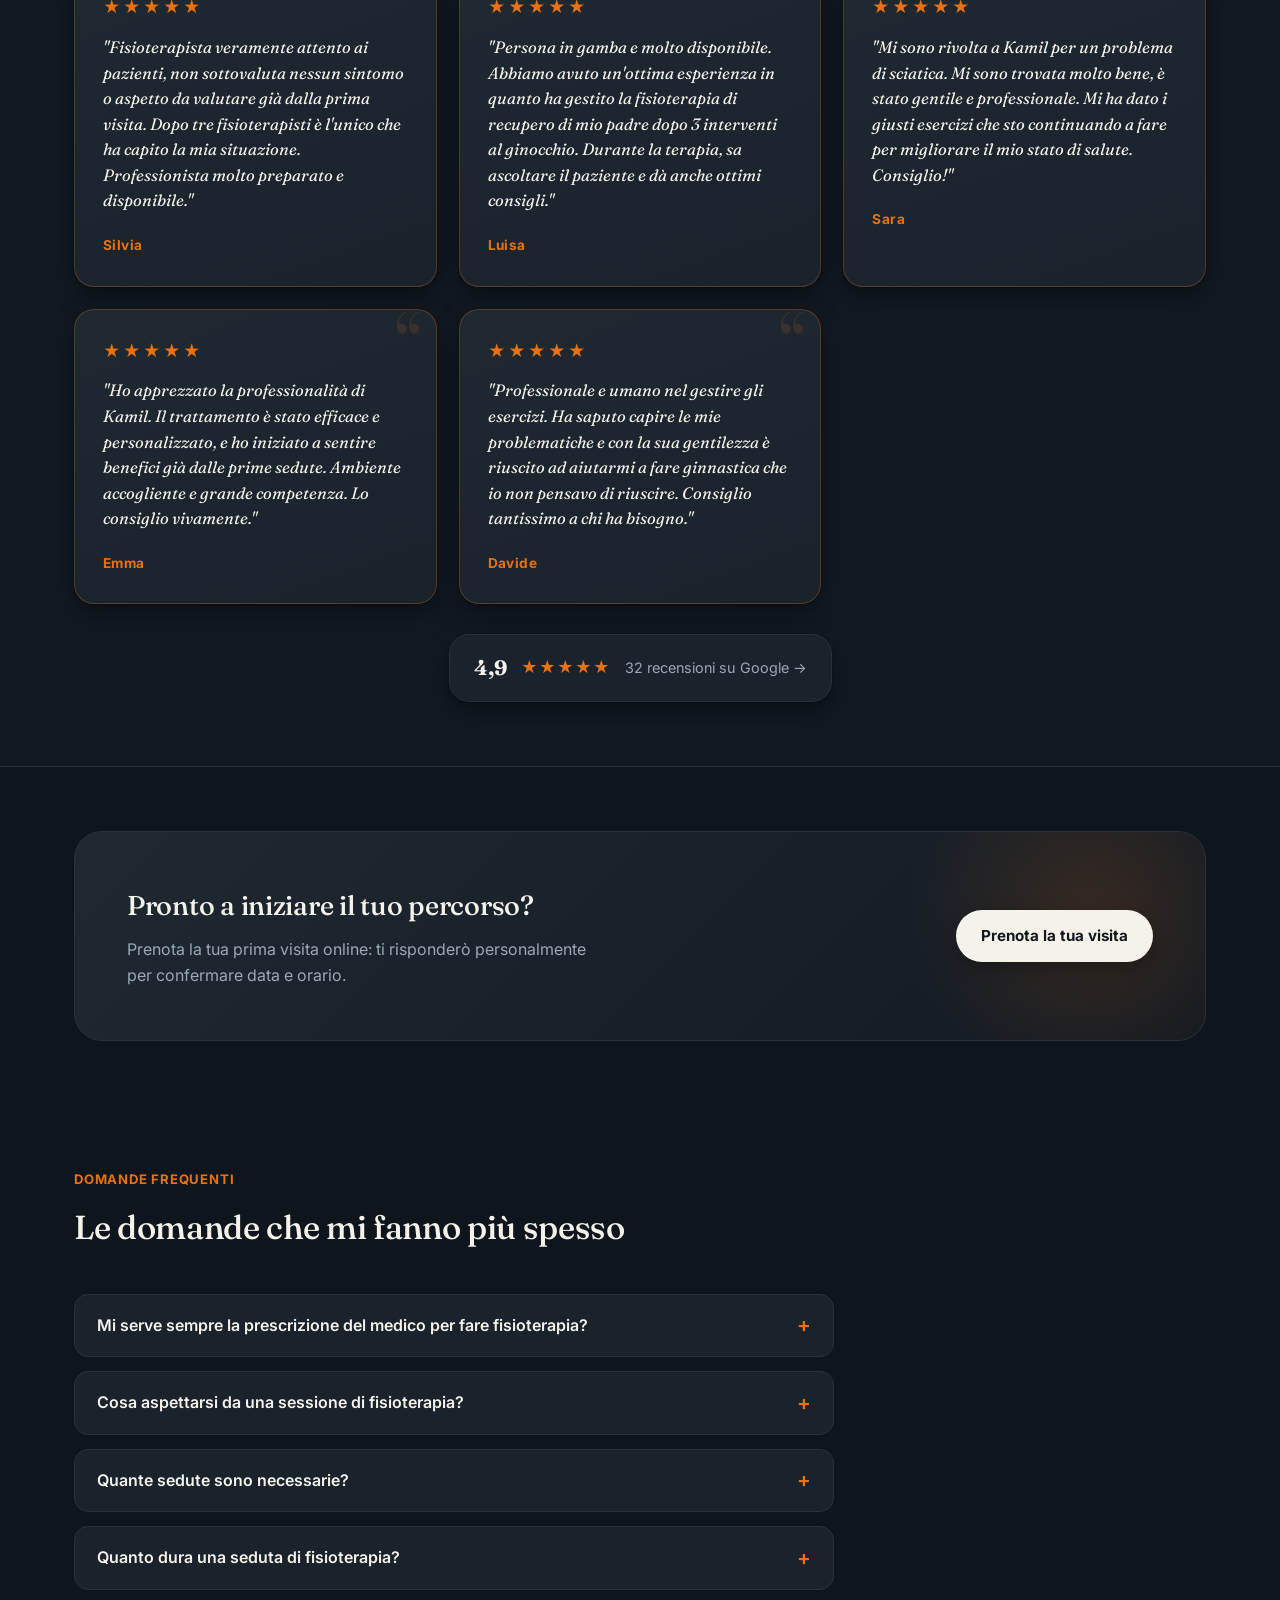
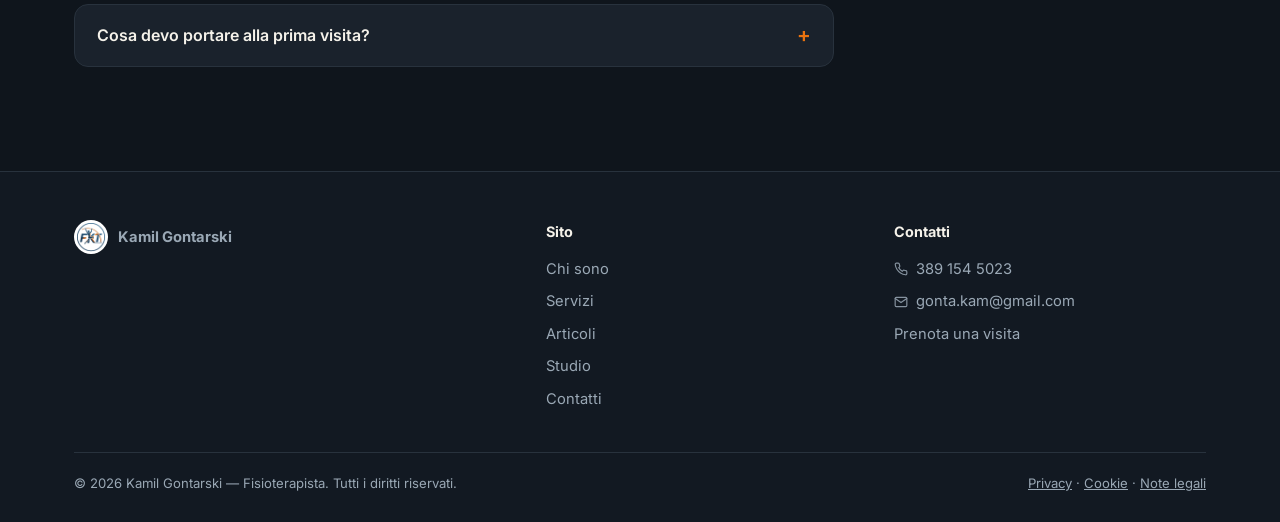
==== commit deba2a14: "Add files via upload" ====
--- a/index.html
+++ b/index.html
@@ -119,16 +119,20 @@
         </div>
         <div class="col">
           <div class="card miniCard photoCard">
-            <img src="img/card-post-operatoria.jpg" alt="Kamil Gontarski durante un colloquio con una paziente" class="cardPhoto" style="object-position:center 31%;">
+            <img src="img/card-post-operatoria.jpg" alt="Kamil Gontarski durante un colloquio con una paziente" class="cardPhoto" style="object-position:center 12%;">
             <div class="icon"><svg viewBox="0 0 24 24" fill="none" stroke="currentColor" stroke-width="2" stroke-linecap="round" stroke-linejoin="round"><path d="M6.5 6.5 17.5 17.5M12 3v3M12 18v3M3 12h3M18 12h3"/><circle cx="12" cy="12" r="4"/></svg></div>
-            <h3>Fisioterapia pre e post-operatoria</h3>
-            <p>Percorsi graduali prima e dopo un intervento, con l'obiettivo di recuperare la miglior funzionalità possibile.</p>
+            <div class="cardCaption">
+              <h3>Fisioterapia pre e post-operatoria</h3>
+              <p>Percorsi graduali prima e dopo un intervento, con l'obiettivo di recuperare la miglior funzionalità possibile.</p>
+            </div>
           </div>
           <div class="card miniCard photoCard">
-            <img src="img/card-domiciliare.jpg" alt="Kamil Gontarski durante una seduta di fisioterapia domiciliare" class="cardPhoto" style="object-position:center 18%;">
+            <img src="img/card-domiciliare.jpg" alt="Kamil Gontarski durante una seduta di fisioterapia domiciliare" class="cardPhoto" style="object-position:center 77%;">
             <div class="icon"><svg viewBox="0 0 24 24" fill="none" stroke="currentColor" stroke-width="2" stroke-linecap="round" stroke-linejoin="round"><path d="M3 11 12 4l9 7"/><path d="M5 10v10h14V10"/></svg></div>
-            <h3>Fisioterapia domiciliare</h3>
-            <p>Direttamente a casa tua: soprattutto se gli spostamenti risultano difficoltosi, ma senza rinunciare alla possibilità di una riabilitazione guidata.</p>
+            <div class="cardCaption">
+              <h3>Fisioterapia domiciliare</h3>
+              <p>Direttamente a casa tua: soprattutto se gli spostamenti risultano difficoltosi, ma senza rinunciare alla possibilità di una riabilitazione guidata.</p>
+            </div>
           </div>
         </div>
       </div>
--- a/style.css
+++ b/style.css
@@ -235,11 +235,16 @@
 .featCard .icon{margin-bottom:auto;}
 .featCard h3{font-size:1.3rem;}
 .miniCard{flex:1; display:flex; flex-direction:column;}
-.miniCard.photoCard{position:relative; overflow:hidden; justify-content:flex-end;}
+.miniCard.photoCard{position:relative; overflow:hidden; justify-content:flex-end; min-height:440px;}
 .miniCard.photoCard .cardPhoto{position:absolute; inset:0; width:100%; height:100%; object-fit:cover; z-index:0;}
-.miniCard.photoCard::before{content:""; position:absolute; inset:0; background:linear-gradient(180deg, rgba(15,21,28,.1) 0%, rgba(15,21,28,.55) 55%, rgba(15,21,28,.94) 100%); z-index:1;}
-.miniCard.photoCard .icon{position:relative; z-index:2; margin-bottom:auto; background:rgba(255,255,255,.16); color:#fff; backdrop-filter:blur(4px); -webkit-backdrop-filter:blur(4px);}
-.miniCard.photoCard h3, .miniCard.photoCard p{position:relative; z-index:2;}
+.miniCard.photoCard .icon{position:relative; z-index:2; margin-bottom:auto; background:rgba(15,21,28,.55); color:#fff; backdrop-filter:blur(4px); -webkit-backdrop-filter:blur(4px);}
+.miniCard.photoCard .cardCaption{
+  position:relative; z-index:2; background:rgba(15,21,28,.78);
+  backdrop-filter:blur(6px); -webkit-backdrop-filter:blur(6px);
+  border-radius:14px; padding:11px 14px; margin:0 -6px -6px;
+}
+.miniCard.photoCard .cardCaption h3{margin:0 0 4px; font-size:1rem;}
+.miniCard.photoCard .cardCaption p{margin:0; font-size:.82rem; line-height:1.45;}
 @media (max-width:860px){.asymGrid{grid-template-columns:1fr;}}
 
 /* ---------- card recensione ---------- */
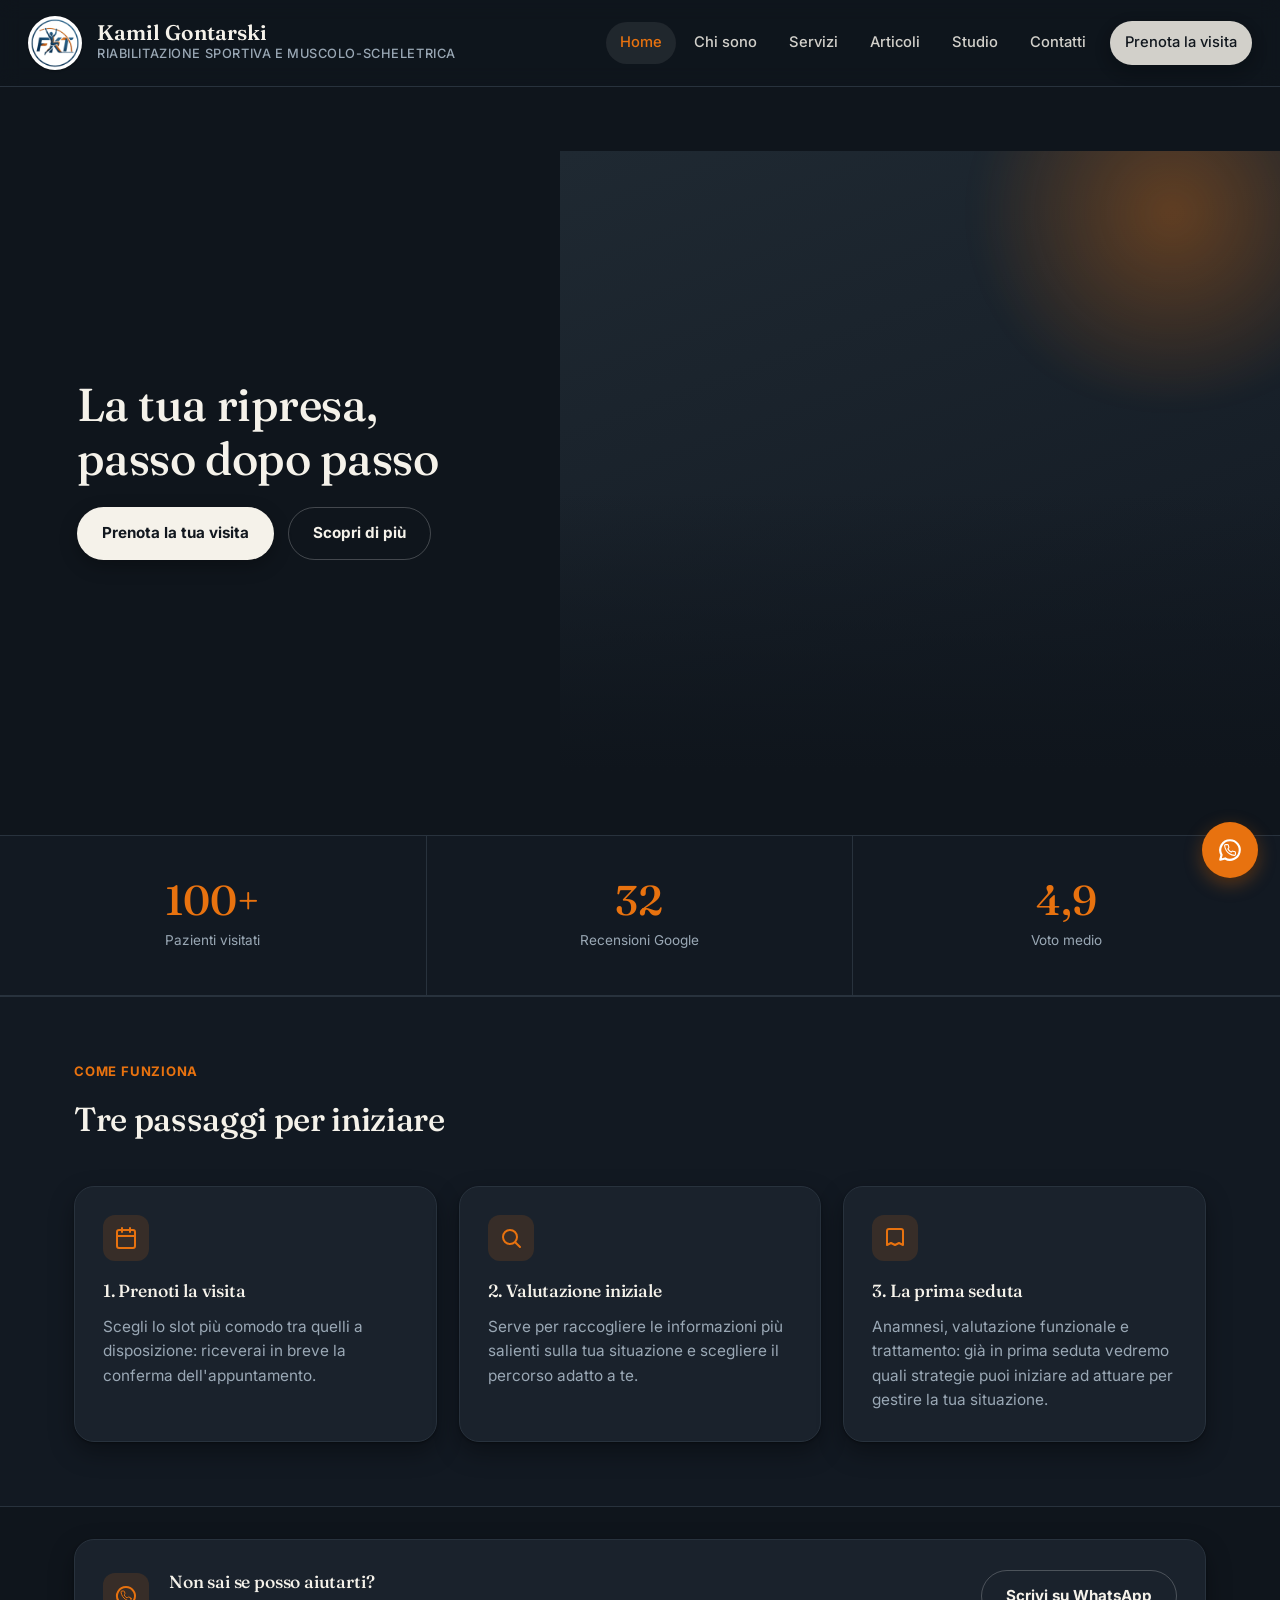
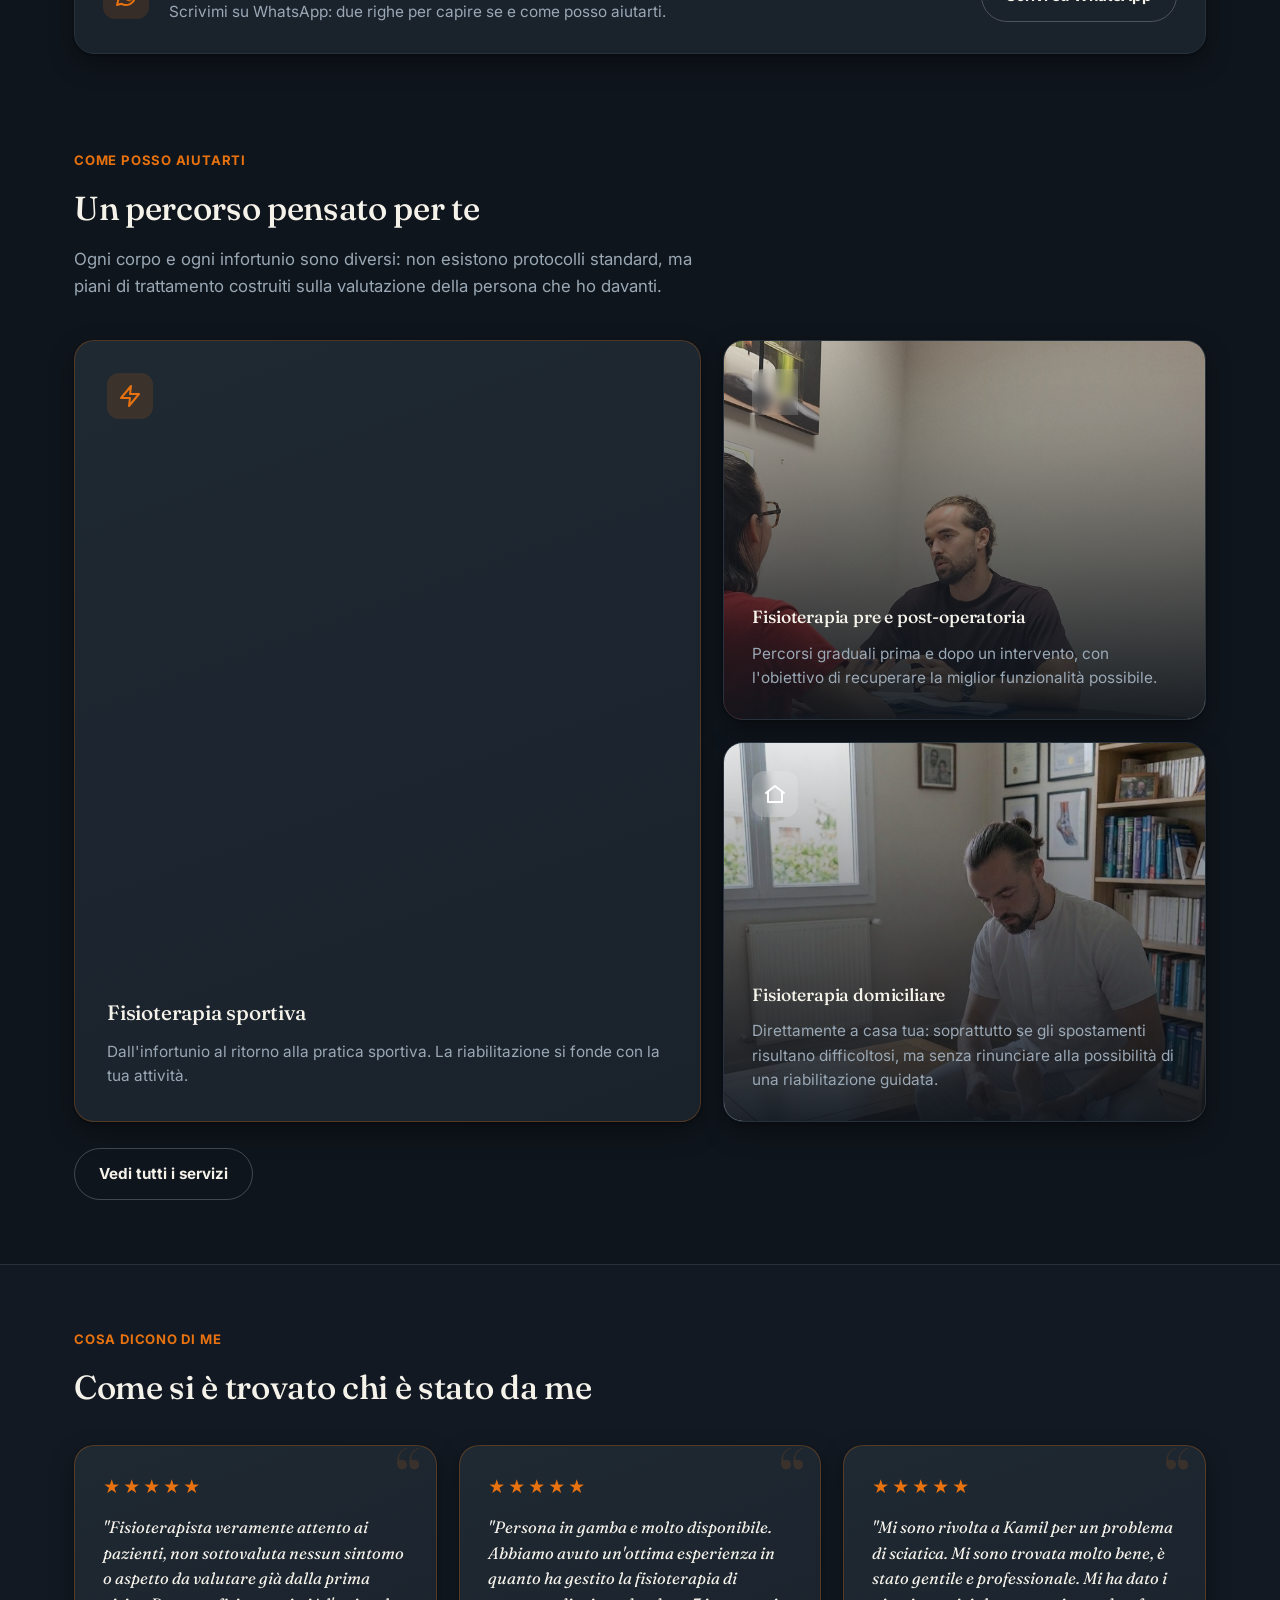
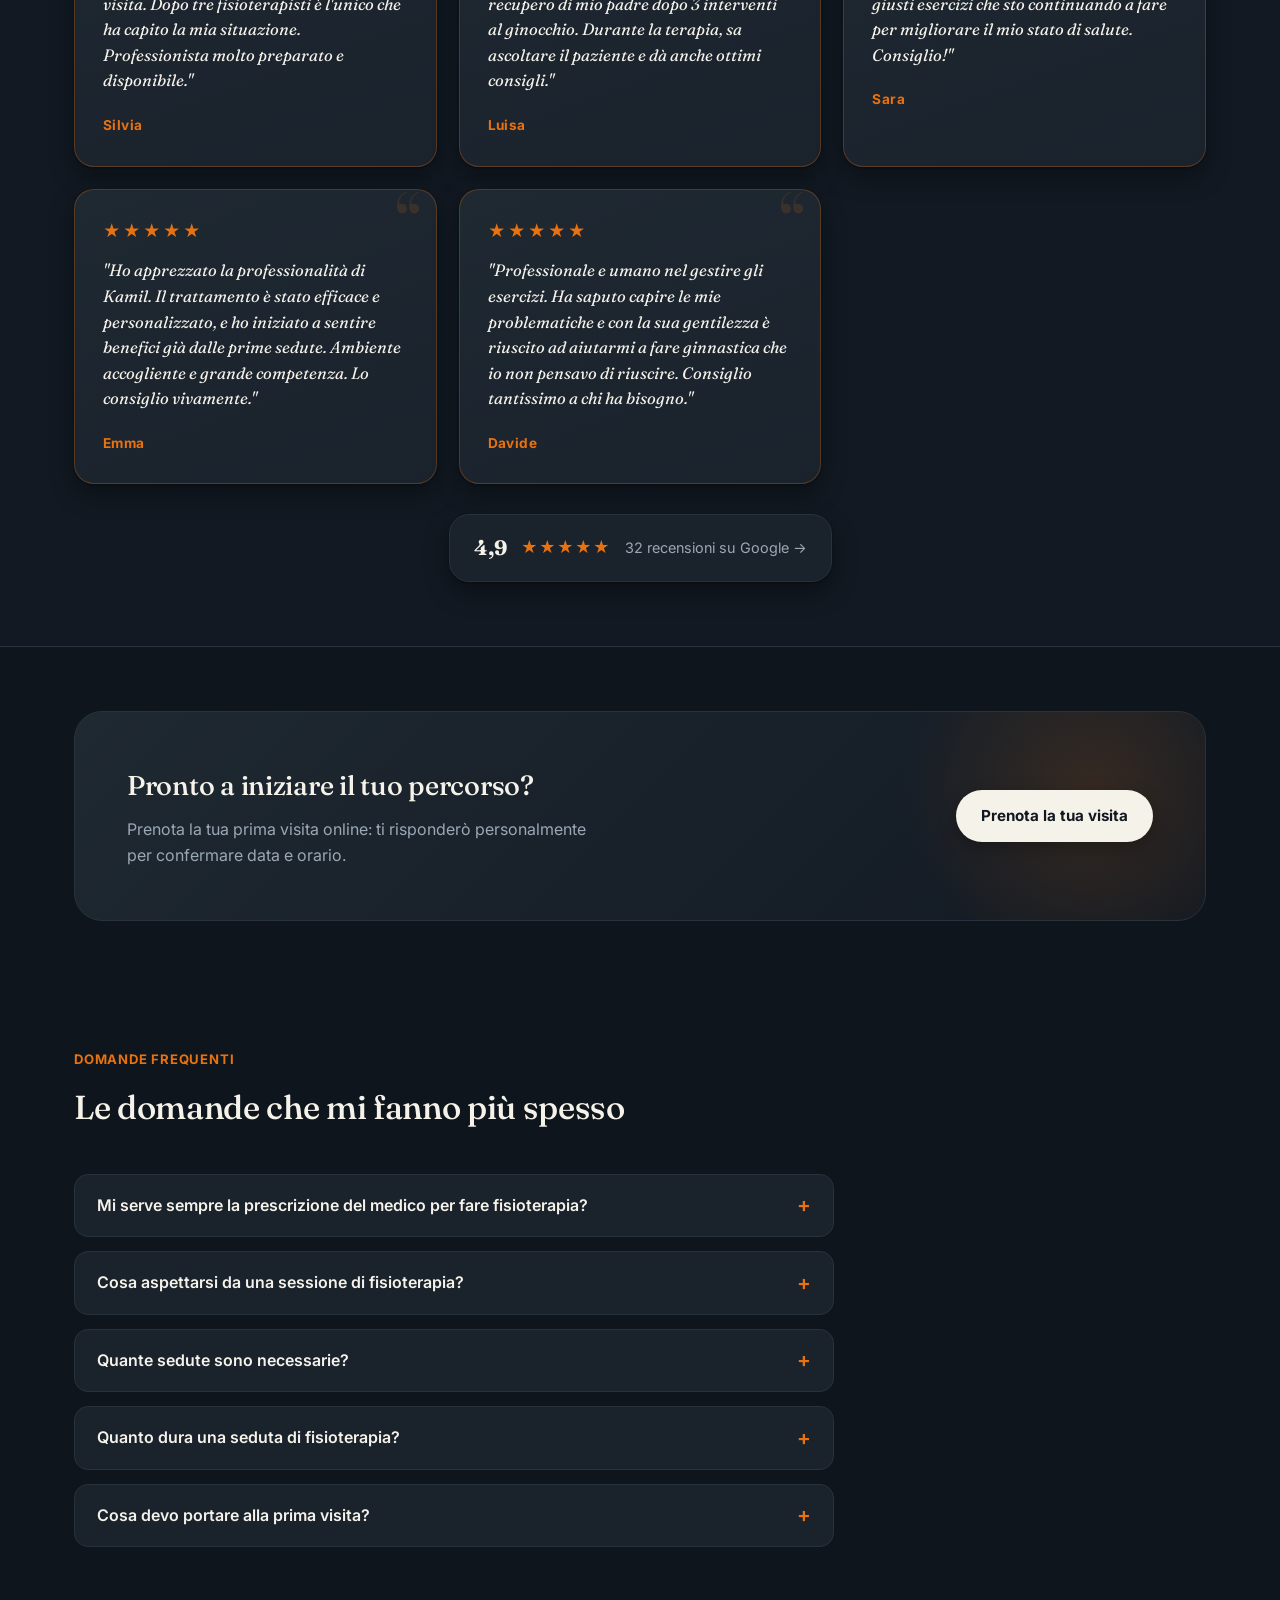
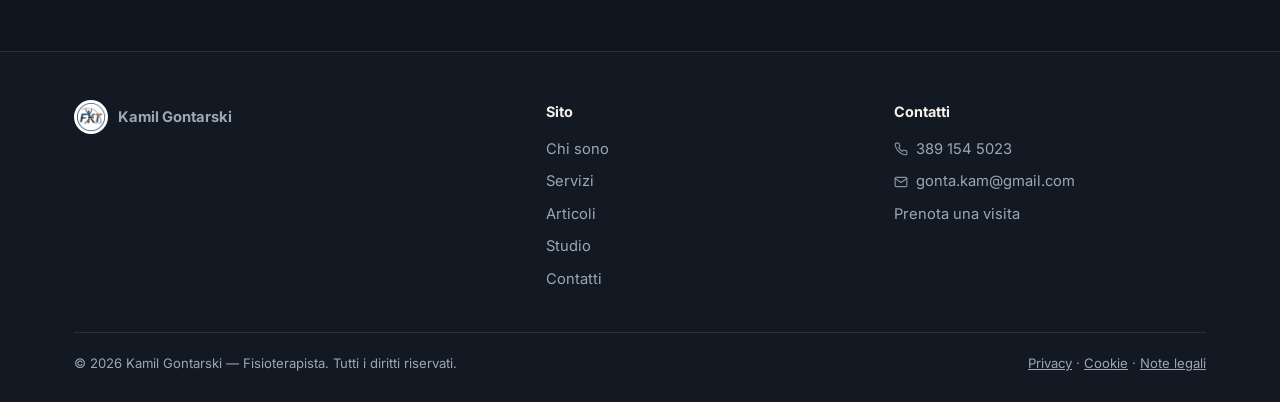
==== commit 3ca0a5e0: "Add files via upload" ====
--- a/index.html
+++ b/index.html
@@ -119,20 +119,16 @@
         </div>
         <div class="col">
           <div class="card miniCard photoCard">
-            <img src="img/card-post-operatoria.jpg" alt="Kamil Gontarski durante un colloquio con una paziente" class="cardPhoto" style="object-position:center 12%;">
+            <img src="img/card-post-operatoria.jpg" alt="Kamil Gontarski durante un colloquio con una paziente" class="cardPhoto" style="object-position:center 25%;">
             <div class="icon"><svg viewBox="0 0 24 24" fill="none" stroke="currentColor" stroke-width="2" stroke-linecap="round" stroke-linejoin="round"><path d="M6.5 6.5 17.5 17.5M12 3v3M12 18v3M3 12h3M18 12h3"/><circle cx="12" cy="12" r="4"/></svg></div>
-            <div class="cardCaption">
-              <h3>Fisioterapia pre e post-operatoria</h3>
-              <p>Percorsi graduali prima e dopo un intervento, con l'obiettivo di recuperare la miglior funzionalità possibile.</p>
-            </div>
+            <h3>Fisioterapia pre e post-operatoria</h3>
+            <p>Percorsi graduali prima e dopo un intervento, con l'obiettivo di recuperare la miglior funzionalità possibile.</p>
           </div>
           <div class="card miniCard photoCard">
-            <img src="img/card-domiciliare.jpg" alt="Kamil Gontarski durante una seduta di fisioterapia domiciliare" class="cardPhoto" style="object-position:center 77%;">
+            <img src="img/card-domiciliare.jpg" alt="Kamil Gontarski durante una seduta di fisioterapia domiciliare" class="cardPhoto" style="object-position:center 18%;">
             <div class="icon"><svg viewBox="0 0 24 24" fill="none" stroke="currentColor" stroke-width="2" stroke-linecap="round" stroke-linejoin="round"><path d="M3 11 12 4l9 7"/><path d="M5 10v10h14V10"/></svg></div>
-            <div class="cardCaption">
-              <h3>Fisioterapia domiciliare</h3>
-              <p>Direttamente a casa tua: soprattutto se gli spostamenti risultano difficoltosi, ma senza rinunciare alla possibilità di una riabilitazione guidata.</p>
-            </div>
+            <h3>Fisioterapia domiciliare</h3>
+            <p>Direttamente a casa tua: soprattutto se gli spostamenti risultano difficoltosi, ma senza rinunciare alla possibilità di una riabilitazione guidata.</p>
           </div>
         </div>
       </div>
--- a/style.css
+++ b/style.css
@@ -235,16 +235,11 @@
 .featCard .icon{margin-bottom:auto;}
 .featCard h3{font-size:1.3rem;}
 .miniCard{flex:1; display:flex; flex-direction:column;}
-.miniCard.photoCard{position:relative; overflow:hidden; justify-content:flex-end; min-height:440px;}
+.miniCard.photoCard{position:relative; overflow:hidden; justify-content:flex-end; min-height:380px;}
 .miniCard.photoCard .cardPhoto{position:absolute; inset:0; width:100%; height:100%; object-fit:cover; z-index:0;}
-.miniCard.photoCard .icon{position:relative; z-index:2; margin-bottom:auto; background:rgba(15,21,28,.55); color:#fff; backdrop-filter:blur(4px); -webkit-backdrop-filter:blur(4px);}
-.miniCard.photoCard .cardCaption{
-  position:relative; z-index:2; background:rgba(15,21,28,.78);
-  backdrop-filter:blur(6px); -webkit-backdrop-filter:blur(6px);
-  border-radius:14px; padding:11px 14px; margin:0 -6px -6px;
-}
-.miniCard.photoCard .cardCaption h3{margin:0 0 4px; font-size:1rem;}
-.miniCard.photoCard .cardCaption p{margin:0; font-size:.82rem; line-height:1.45;}
+.miniCard.photoCard::before{content:""; position:absolute; inset:0; background:linear-gradient(180deg, rgba(15,21,28,.1) 0%, rgba(15,21,28,.55) 55%, rgba(15,21,28,.94) 100%); z-index:1;}
+.miniCard.photoCard .icon{position:relative; z-index:2; margin-bottom:auto; background:rgba(255,255,255,.16); color:#fff; backdrop-filter:blur(4px); -webkit-backdrop-filter:blur(4px);}
+.miniCard.photoCard h3, .miniCard.photoCard p{position:relative; z-index:2;}
 @media (max-width:860px){.asymGrid{grid-template-columns:1fr;}}
 
 /* ---------- card recensione ---------- */
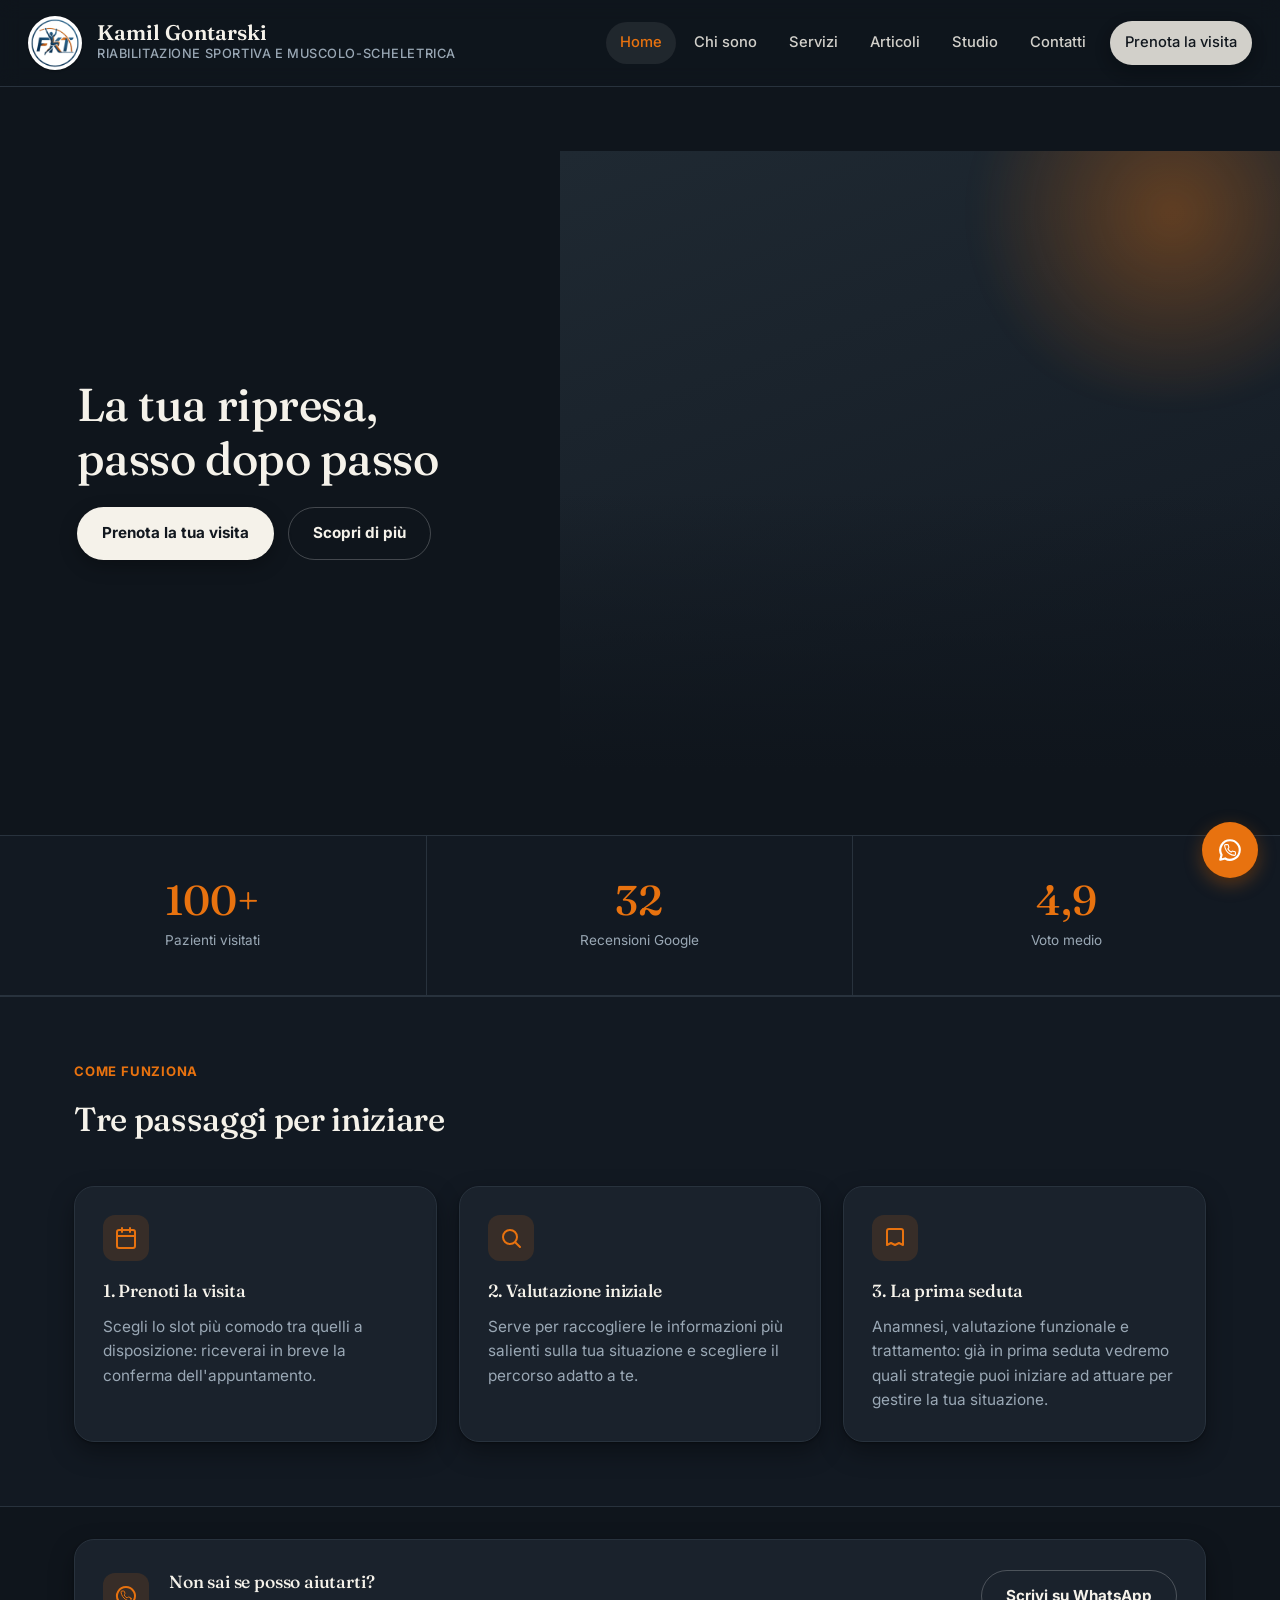
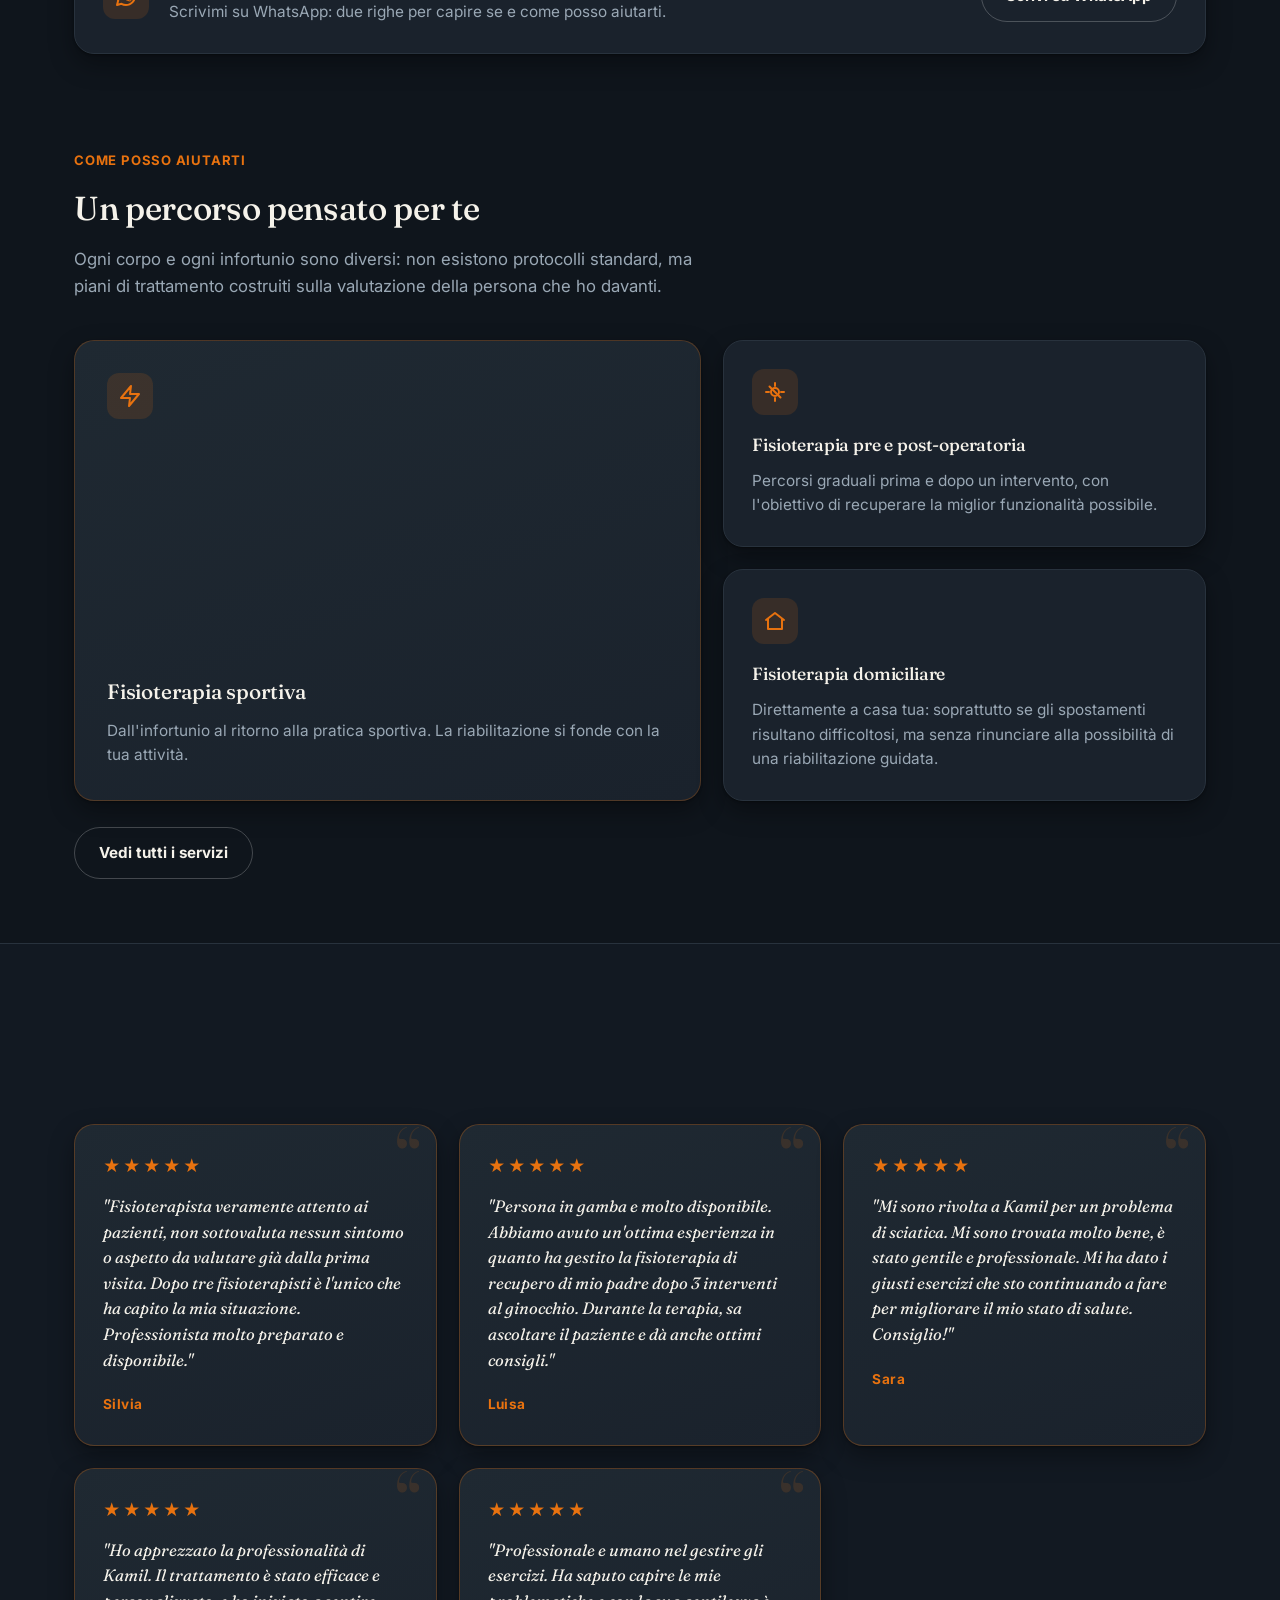
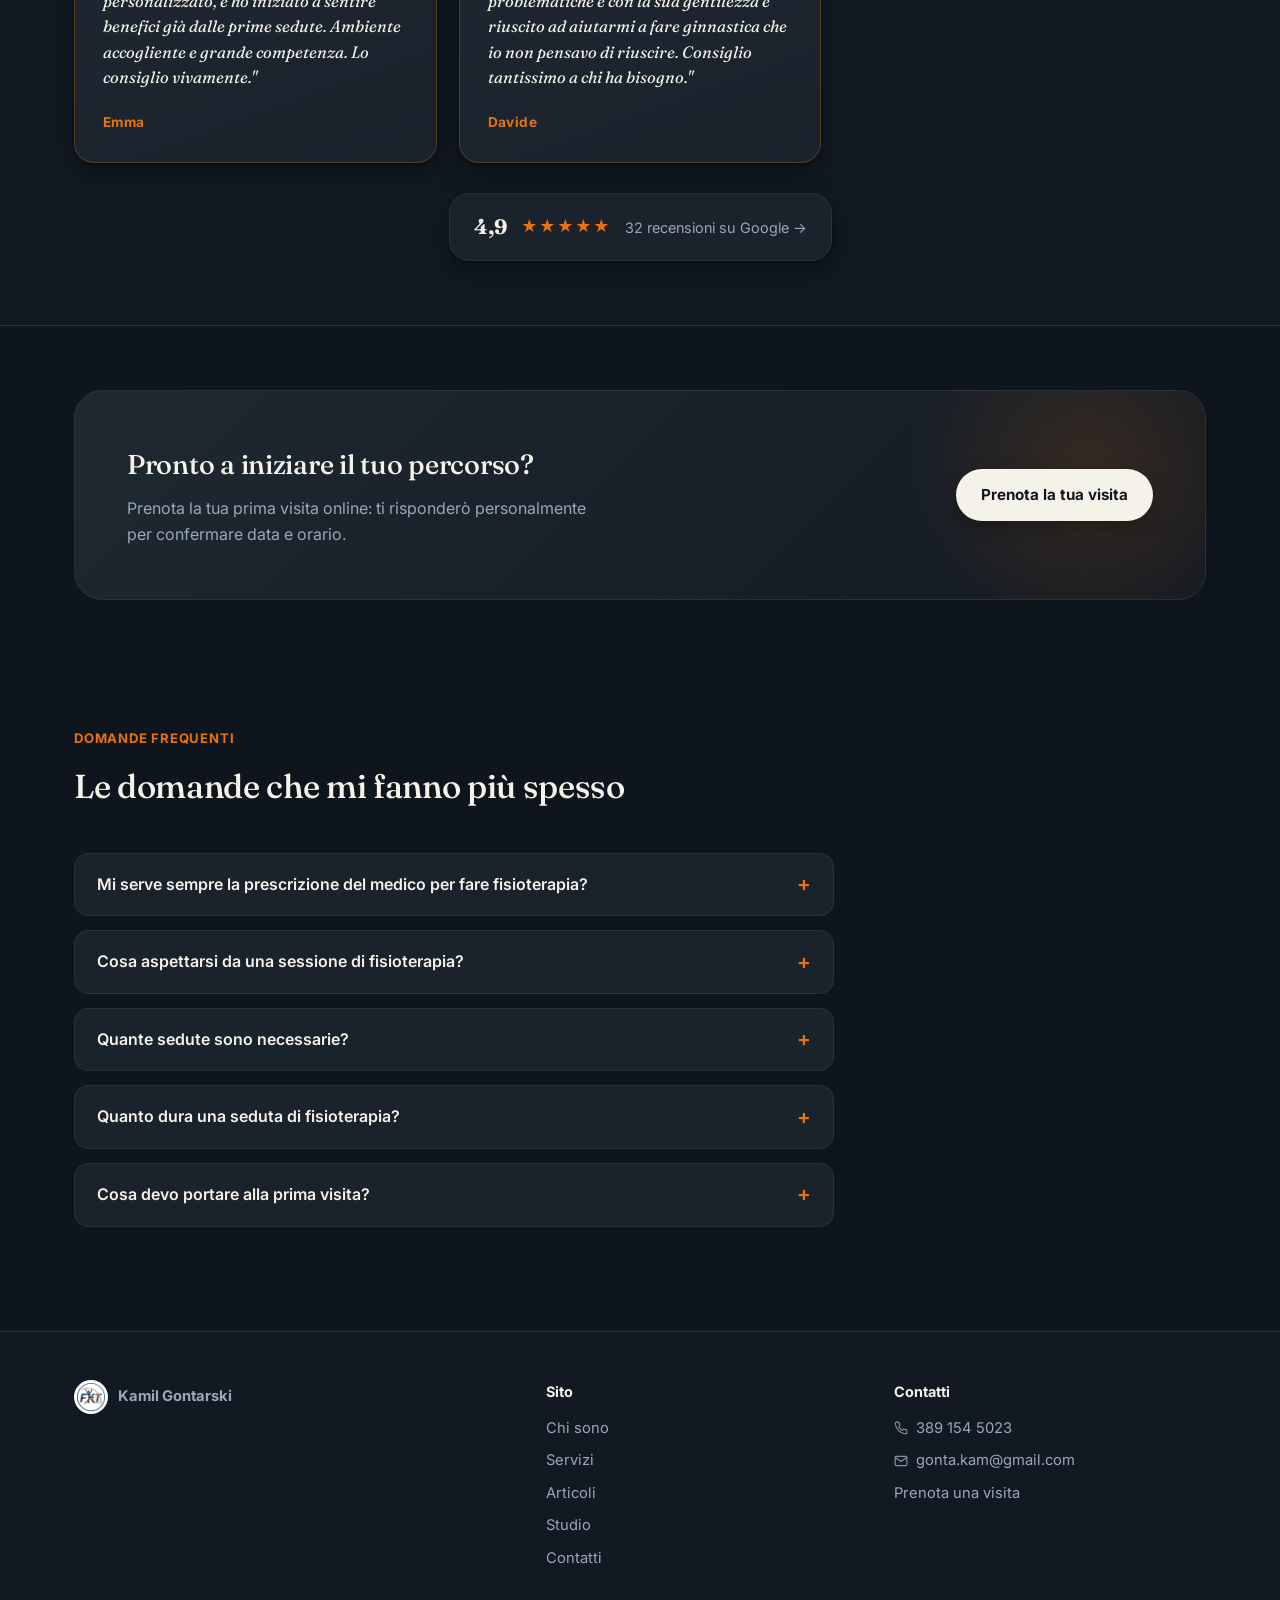
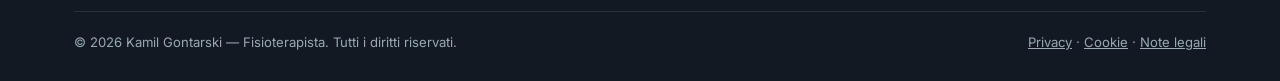
==== commit 4cfc4a85: "Add files via upload" ====
--- a/index.html
+++ b/index.html
@@ -118,14 +118,12 @@
           <p>Dall'infortunio al ritorno alla pratica sportiva. La riabilitazione si fonde con la tua attività.</p>
         </div>
         <div class="col">
-          <div class="card miniCard photoCard">
-            <img src="img/card-post-operatoria.jpg" alt="Kamil Gontarski durante un colloquio con una paziente" class="cardPhoto" style="object-position:center 25%;">
+          <div class="card miniCard">
             <div class="icon"><svg viewBox="0 0 24 24" fill="none" stroke="currentColor" stroke-width="2" stroke-linecap="round" stroke-linejoin="round"><path d="M6.5 6.5 17.5 17.5M12 3v3M12 18v3M3 12h3M18 12h3"/><circle cx="12" cy="12" r="4"/></svg></div>
             <h3>Fisioterapia pre e post-operatoria</h3>
             <p>Percorsi graduali prima e dopo un intervento, con l'obiettivo di recuperare la miglior funzionalità possibile.</p>
           </div>
-          <div class="card miniCard photoCard">
-            <img src="img/card-domiciliare.jpg" alt="Kamil Gontarski durante una seduta di fisioterapia domiciliare" class="cardPhoto" style="object-position:center 18%;">
+          <div class="card miniCard">
             <div class="icon"><svg viewBox="0 0 24 24" fill="none" stroke="currentColor" stroke-width="2" stroke-linecap="round" stroke-linejoin="round"><path d="M3 11 12 4l9 7"/><path d="M5 10v10h14V10"/></svg></div>
             <h3>Fisioterapia domiciliare</h3>
             <p>Direttamente a casa tua: soprattutto se gli spostamenti risultano difficoltosi, ma senza rinunciare alla possibilità di una riabilitazione guidata.</p>
--- a/style.css
+++ b/style.css
@@ -235,11 +235,6 @@
 .featCard .icon{margin-bottom:auto;}
 .featCard h3{font-size:1.3rem;}
 .miniCard{flex:1; display:flex; flex-direction:column;}
-.miniCard.photoCard{position:relative; overflow:hidden; justify-content:flex-end; min-height:380px;}
-.miniCard.photoCard .cardPhoto{position:absolute; inset:0; width:100%; height:100%; object-fit:cover; z-index:0;}
-.miniCard.photoCard::before{content:""; position:absolute; inset:0; background:linear-gradient(180deg, rgba(15,21,28,.1) 0%, rgba(15,21,28,.55) 55%, rgba(15,21,28,.94) 100%); z-index:1;}
-.miniCard.photoCard .icon{position:relative; z-index:2; margin-bottom:auto; background:rgba(255,255,255,.16); color:#fff; backdrop-filter:blur(4px); -webkit-backdrop-filter:blur(4px);}
-.miniCard.photoCard h3, .miniCard.photoCard p{position:relative; z-index:2;}
 @media (max-width:860px){.asymGrid{grid-template-columns:1fr;}}
 
 /* ---------- card recensione ---------- */
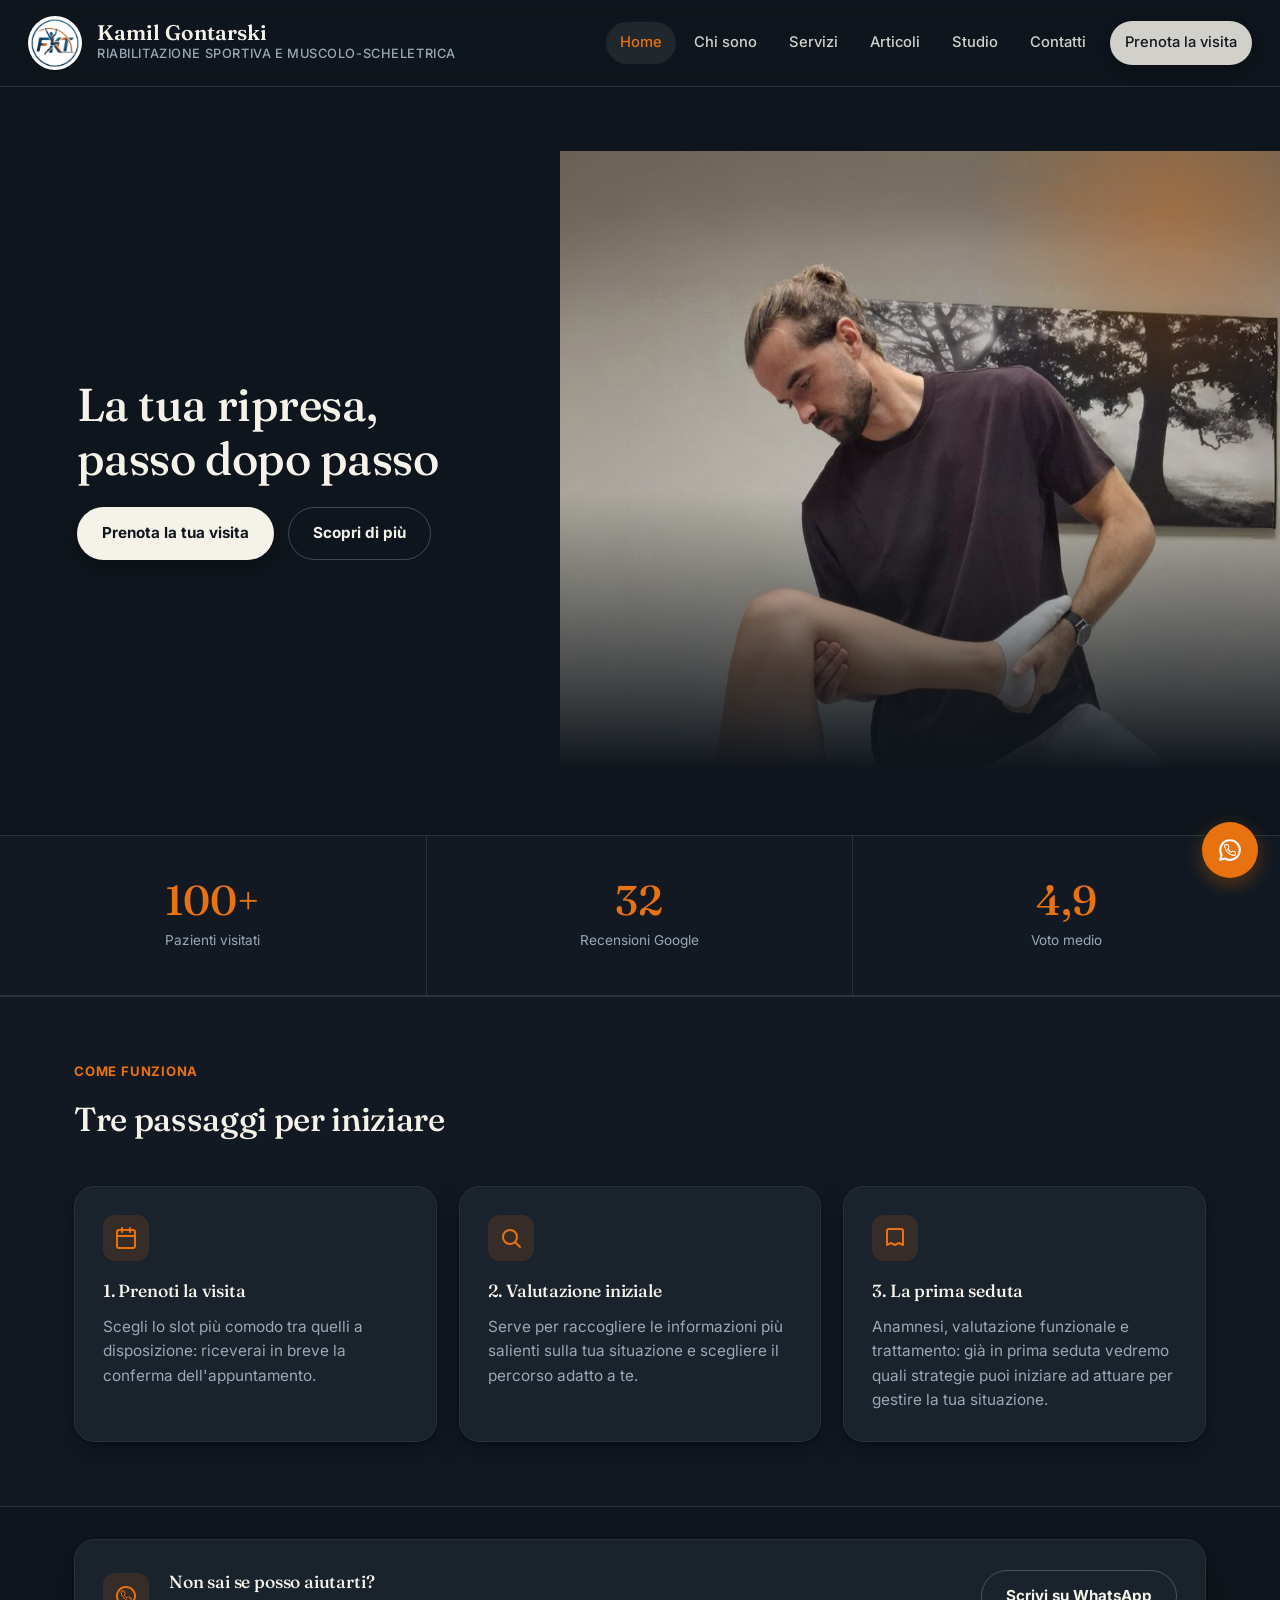
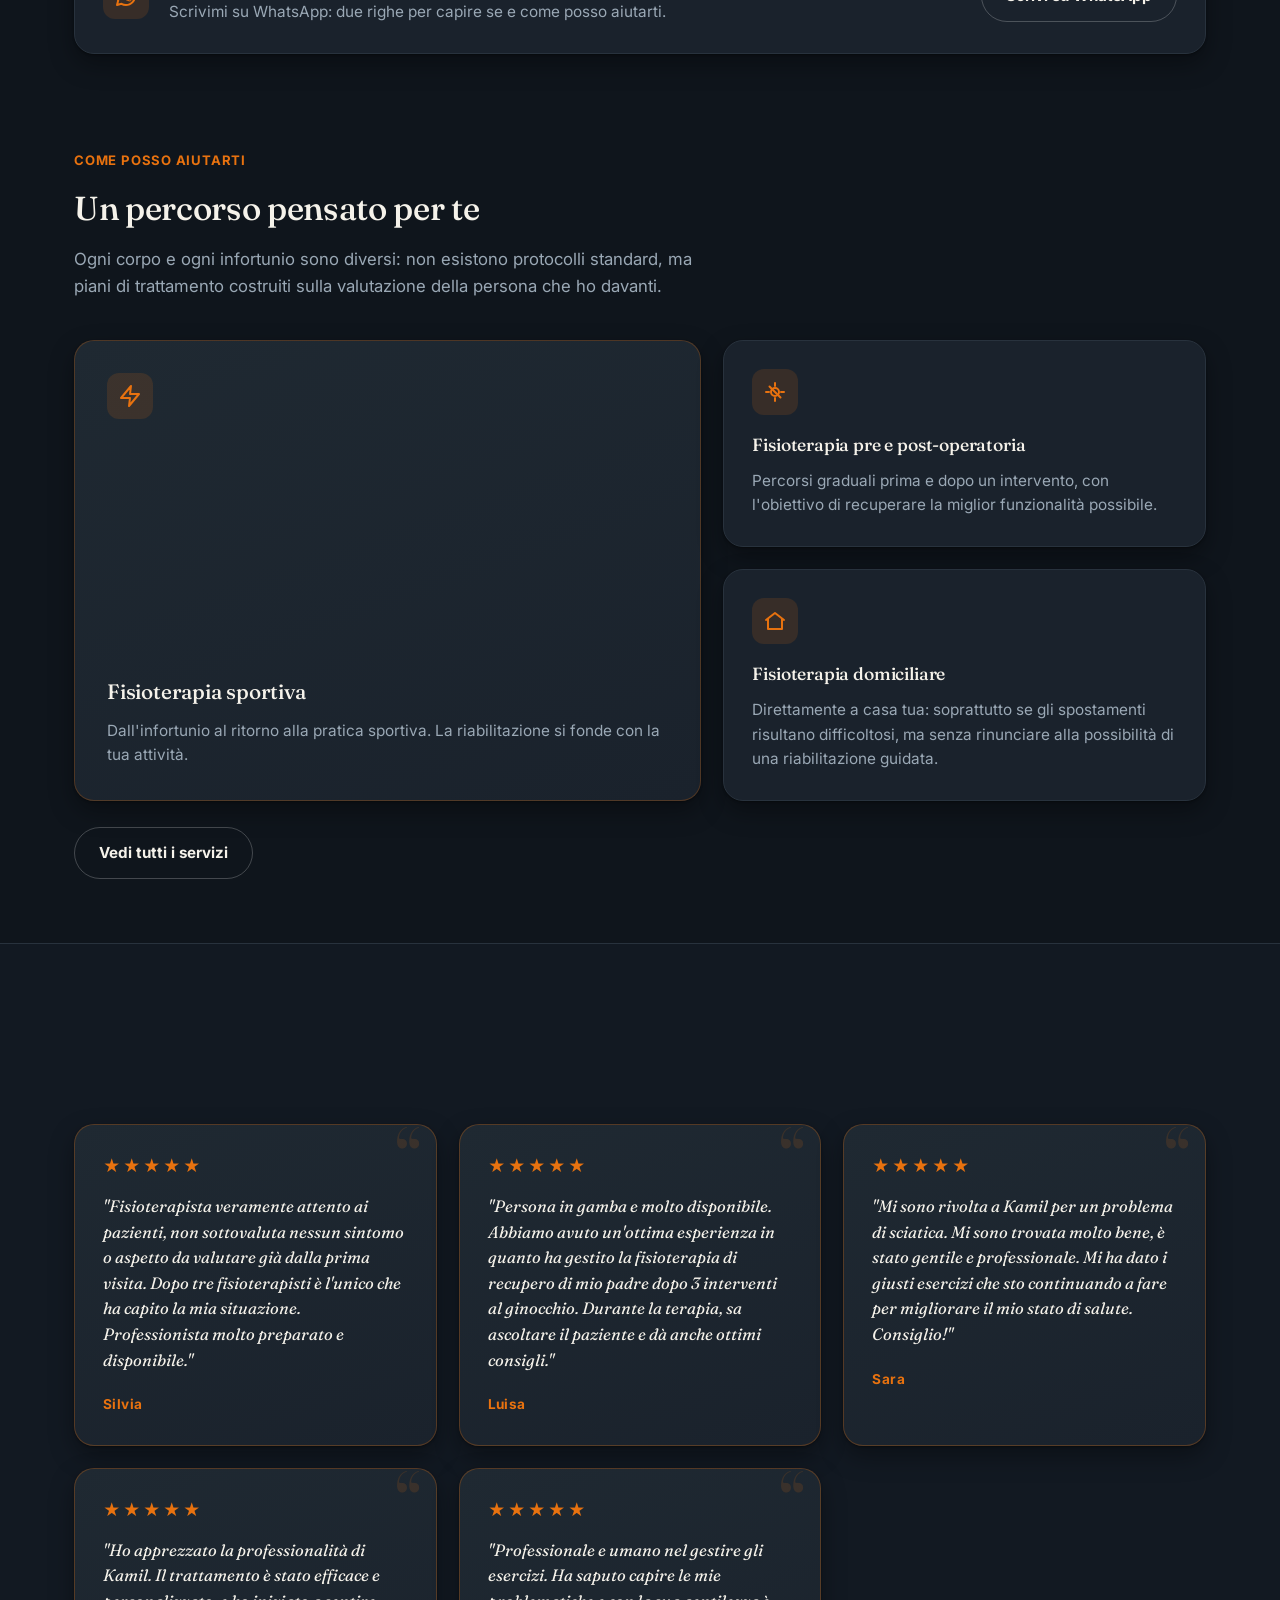
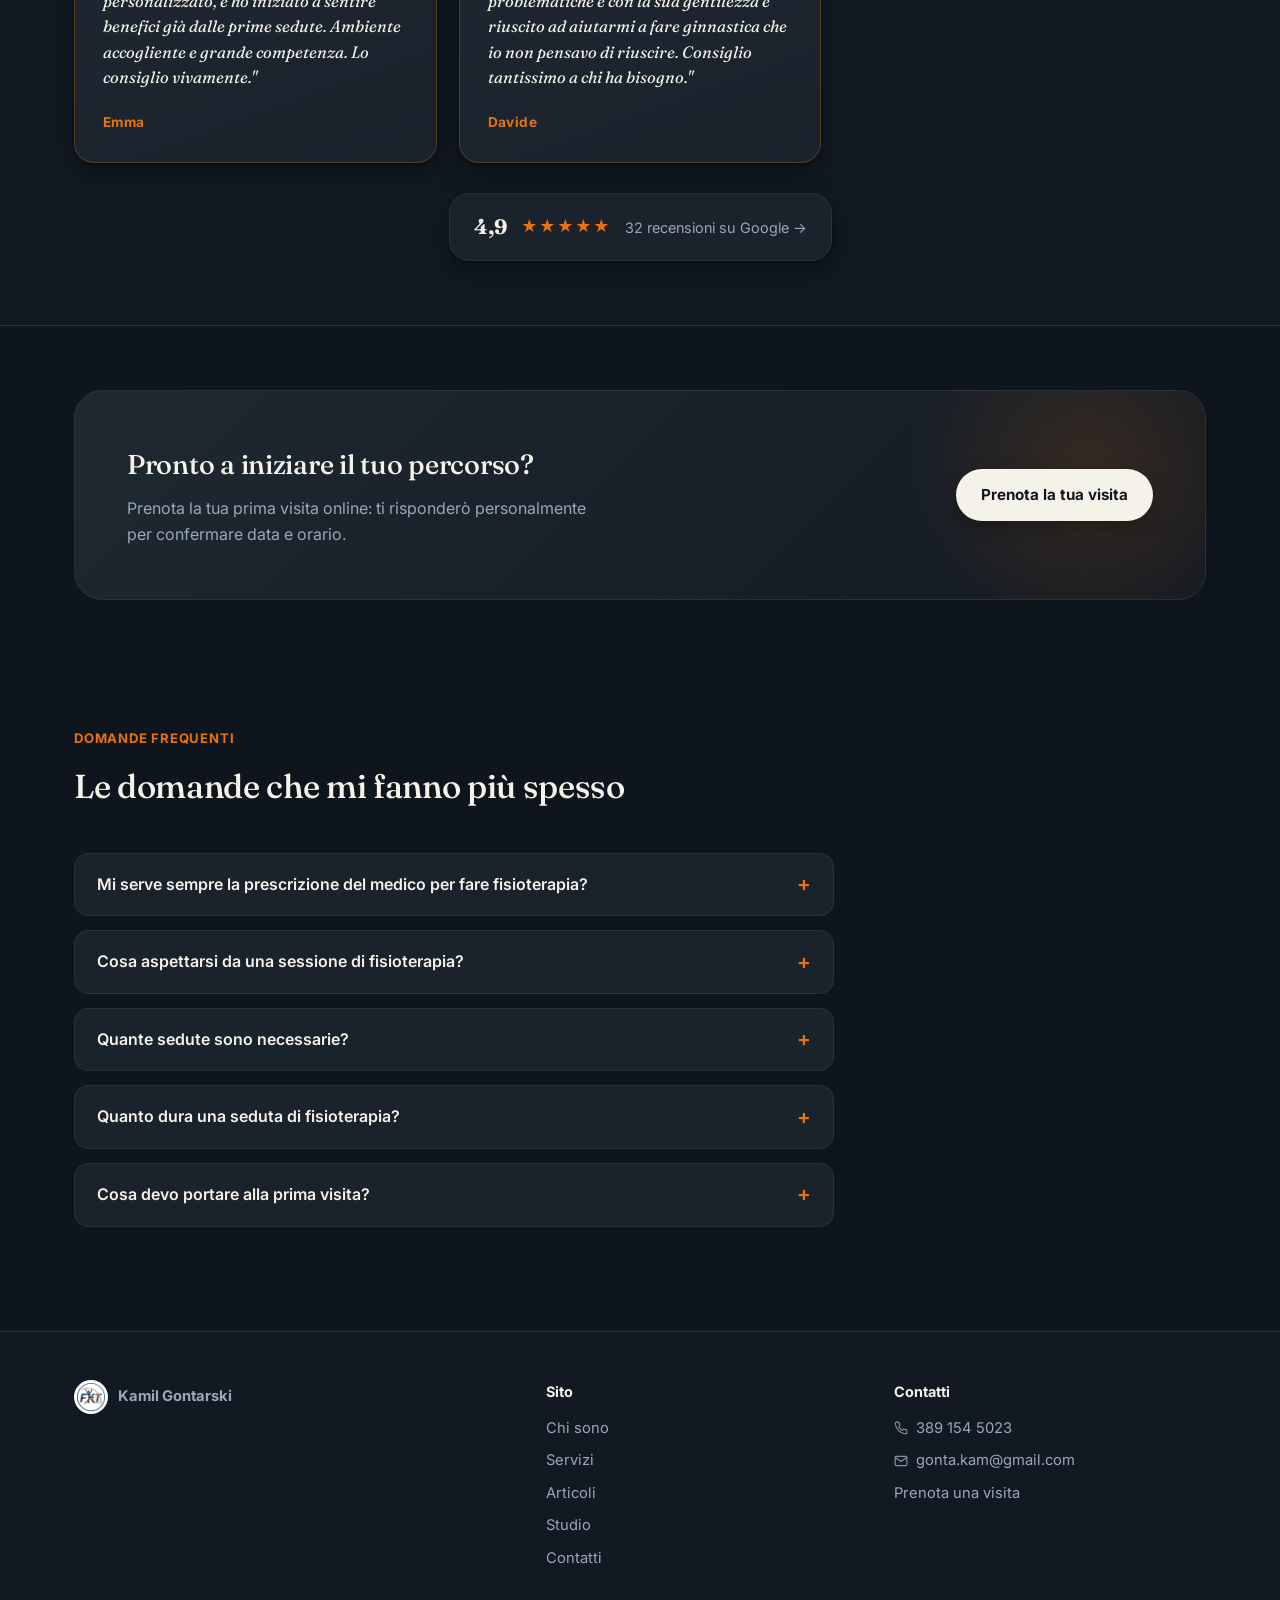
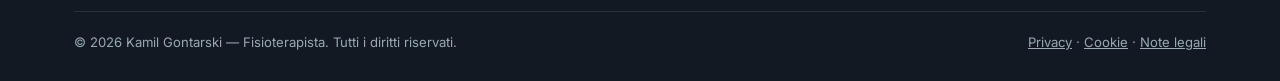
==== commit 641de76f: "Add files via upload" ====
--- a/index.html
+++ b/index.html
@@ -4,7 +4,7 @@
 <meta charset="UTF-8">
 <meta name="viewport" content="width=device-width, initial-scale=1">
 <title>Kamil Gontarski — Fisioterapista | Bergamo</title>
-<meta name="description" content="Fisioterapista specializzato in riabilitazione sportiva, pre e post-operatoria e domiciliare in provincia di Bergamo. Prenota la tua visita online.">
+<meta name="description" content="Fisioterapista orientato alla riabilitazione sportiva, pre e post-operatoria e domiciliare in provincia di Bergamo. Prenota la tua visita online.">
 <link rel="icon" href="img/logo.png">
 <link rel="preconnect" href="https://fonts.googleapis.com">
 <link rel="preconnect" href="https://fonts.gstatic.com" crossorigin>
--- a/style.css
+++ b/style.css
@@ -138,6 +138,20 @@
 }
 .imgPlaceholder.wide{aspect-ratio:16/9;}
 
+.card.mapCard{padding:0; overflow:hidden;}
+.card.mapCard iframe{display:block; width:100%; aspect-ratio:16/9; border:0;}
+.mapCaption{margin:14px 0 0; font-size:.88rem; color:var(--sub); text-align:center;}
+.mapCaption a{color:var(--accent2);}
+
+.contactTop{align-items:stretch;}
+.miniCardStack{display:flex; flex-direction:column; gap:14px; justify-content:center;}
+.card.miniInfoCard{
+  display:flex; align-items:center; gap:16px; padding:14px 20px; text-decoration:none; color:var(--ink);
+}
+.card.miniInfoCard .icon{width:40px; height:40px; border-radius:10px; margin-bottom:0; flex-shrink:0;}
+.card.miniInfoCard .icon svg{width:20px; height:20px;}
+.card.miniInfoCard span{font-weight:600; font-size:.98rem;}
+
 .argoneseLogoWrap{position:relative; display:flex; align-items:center; justify-content:center; padding:20px;}
 .argoneseLogoWrap::before{
   content:""; position:absolute; top:50%; left:50%; width:75%; height:75%; border-radius:50%;
@@ -167,6 +181,29 @@
 .grid-2{grid-template-columns:repeat(2,1fr);}
 @media (max-width:860px){.grid-3{grid-template-columns:1fr 1fr;} .grid-2{grid-template-columns:1fr;}}
 @media (max-width:600px){.grid-3{grid-template-columns:1fr;}}
+
+.carousel{position:relative; border-radius:var(--radius); overflow:hidden; box-shadow:var(--shadow-1); border:1px solid var(--line);}
+.carouselLabel{
+  position:absolute; top:14px; left:14px; z-index:3; background:var(--accent2); color:#241505;
+  font-weight:700; font-size:.78rem; text-transform:uppercase; letter-spacing:.04em;
+  padding:6px 13px; border-radius:999px; box-shadow:0 2px 8px rgba(0,0,0,.35);
+}
+.carouselTrack{display:flex; overflow-x:auto; scroll-snap-type:x mandatory; scroll-behavior:smooth; -webkit-overflow-scrolling:touch; scrollbar-width:none;}
+.carouselTrack::-webkit-scrollbar{display:none;}
+.carouselSlide{flex:0 0 100%; width:100%; aspect-ratio:4/3; object-fit:cover; scroll-snap-align:start; display:block;}
+.carouselBtn{
+  position:absolute; top:50%; transform:translateY(-50%); width:38px; height:38px; border-radius:50%;
+  background:rgba(15,21,28,.6); color:#fff; border:1px solid rgba(255,255,255,.2);
+  display:flex; align-items:center; justify-content:center; cursor:pointer;
+  backdrop-filter:blur(4px); -webkit-backdrop-filter:blur(4px); padding:0;
+}
+.carouselBtn:hover{background:rgba(15,21,28,.8);}
+.carouselBtn svg{width:20px; height:20px;}
+.carouselBtn.prev{left:12px;}
+.carouselBtn.next{right:12px;}
+.carouselDots{position:absolute; bottom:12px; left:50%; transform:translateX(-50%); display:flex; gap:7px;}
+.carouselDot{width:7px; height:7px; padding:0; border-radius:50%; background:rgba(255,255,255,.45); border:none; cursor:pointer;}
+.carouselDot.active{background:#fff;}
 
 .card{
   background:var(--card); border:1px solid var(--line); border-radius:var(--radius);
@@ -235,6 +272,13 @@
 .featCard .icon{margin-bottom:auto;}
 .featCard h3{font-size:1.3rem;}
 .miniCard{flex:1; display:flex; flex-direction:column;}
+.card.photoCard{position:relative; overflow:hidden;}
+.card.photoCard .cardPhoto{position:absolute; inset:0; width:100%; height:100%; object-fit:cover; z-index:0;}
+.card.photoCard::before{content:""; position:absolute; inset:0; background:linear-gradient(180deg, rgba(15,21,28,.18) 0%, rgba(15,21,28,.5) 45%, rgba(15,21,28,.88) 75%, rgba(15,21,28,.97) 100%); z-index:1;}
+.card.photoCard .icon{position:relative; z-index:2; background:rgba(255,255,255,.16); color:#fff; backdrop-filter:blur(4px); -webkit-backdrop-filter:blur(4px);}
+.card.photoCard h3, .card.photoCard p{position:relative; z-index:2; text-shadow:0 1px 3px rgba(0,0,0,.55);}
+.card.photoCard p{color:rgba(245,242,234,.88);}
+.miniCard.photoCard{min-height:380px;}
 @media (max-width:860px){.asymGrid{grid-template-columns:1fr;}}
 
 /* ---------- card recensione ---------- */
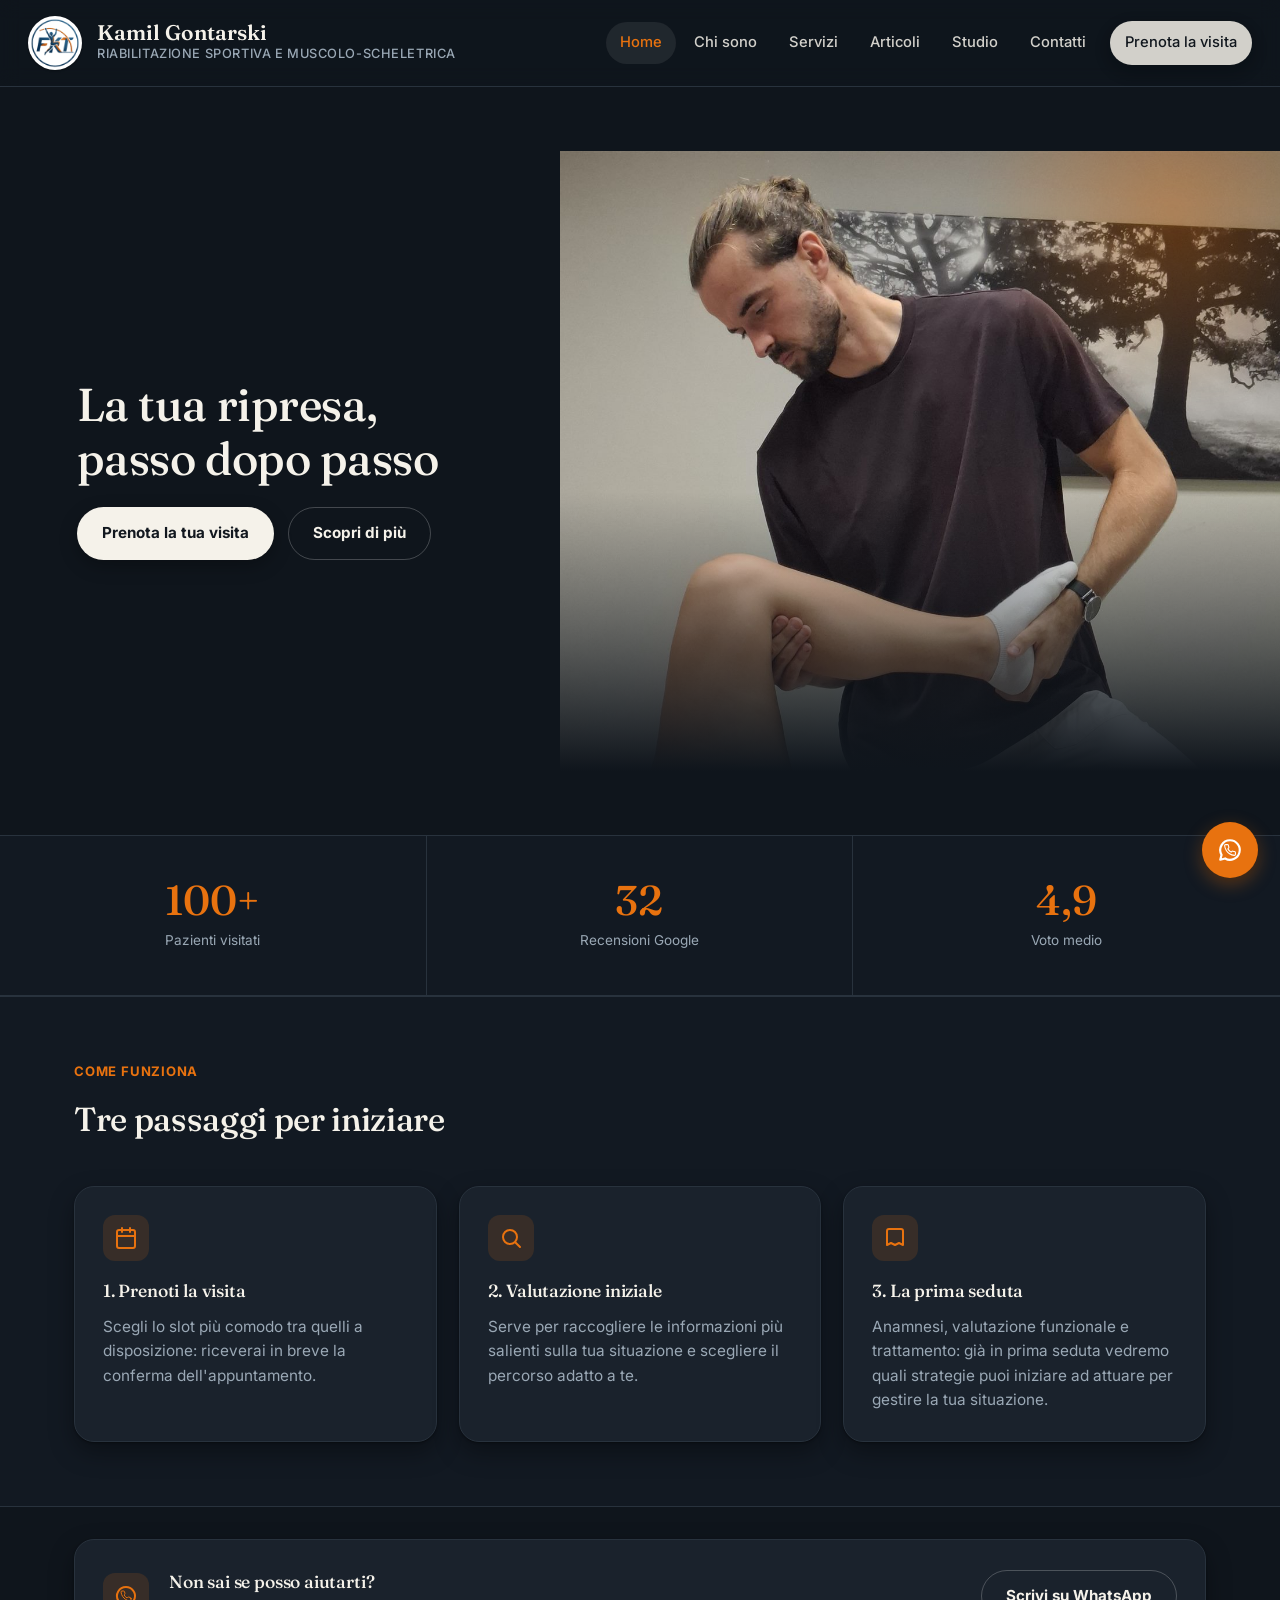
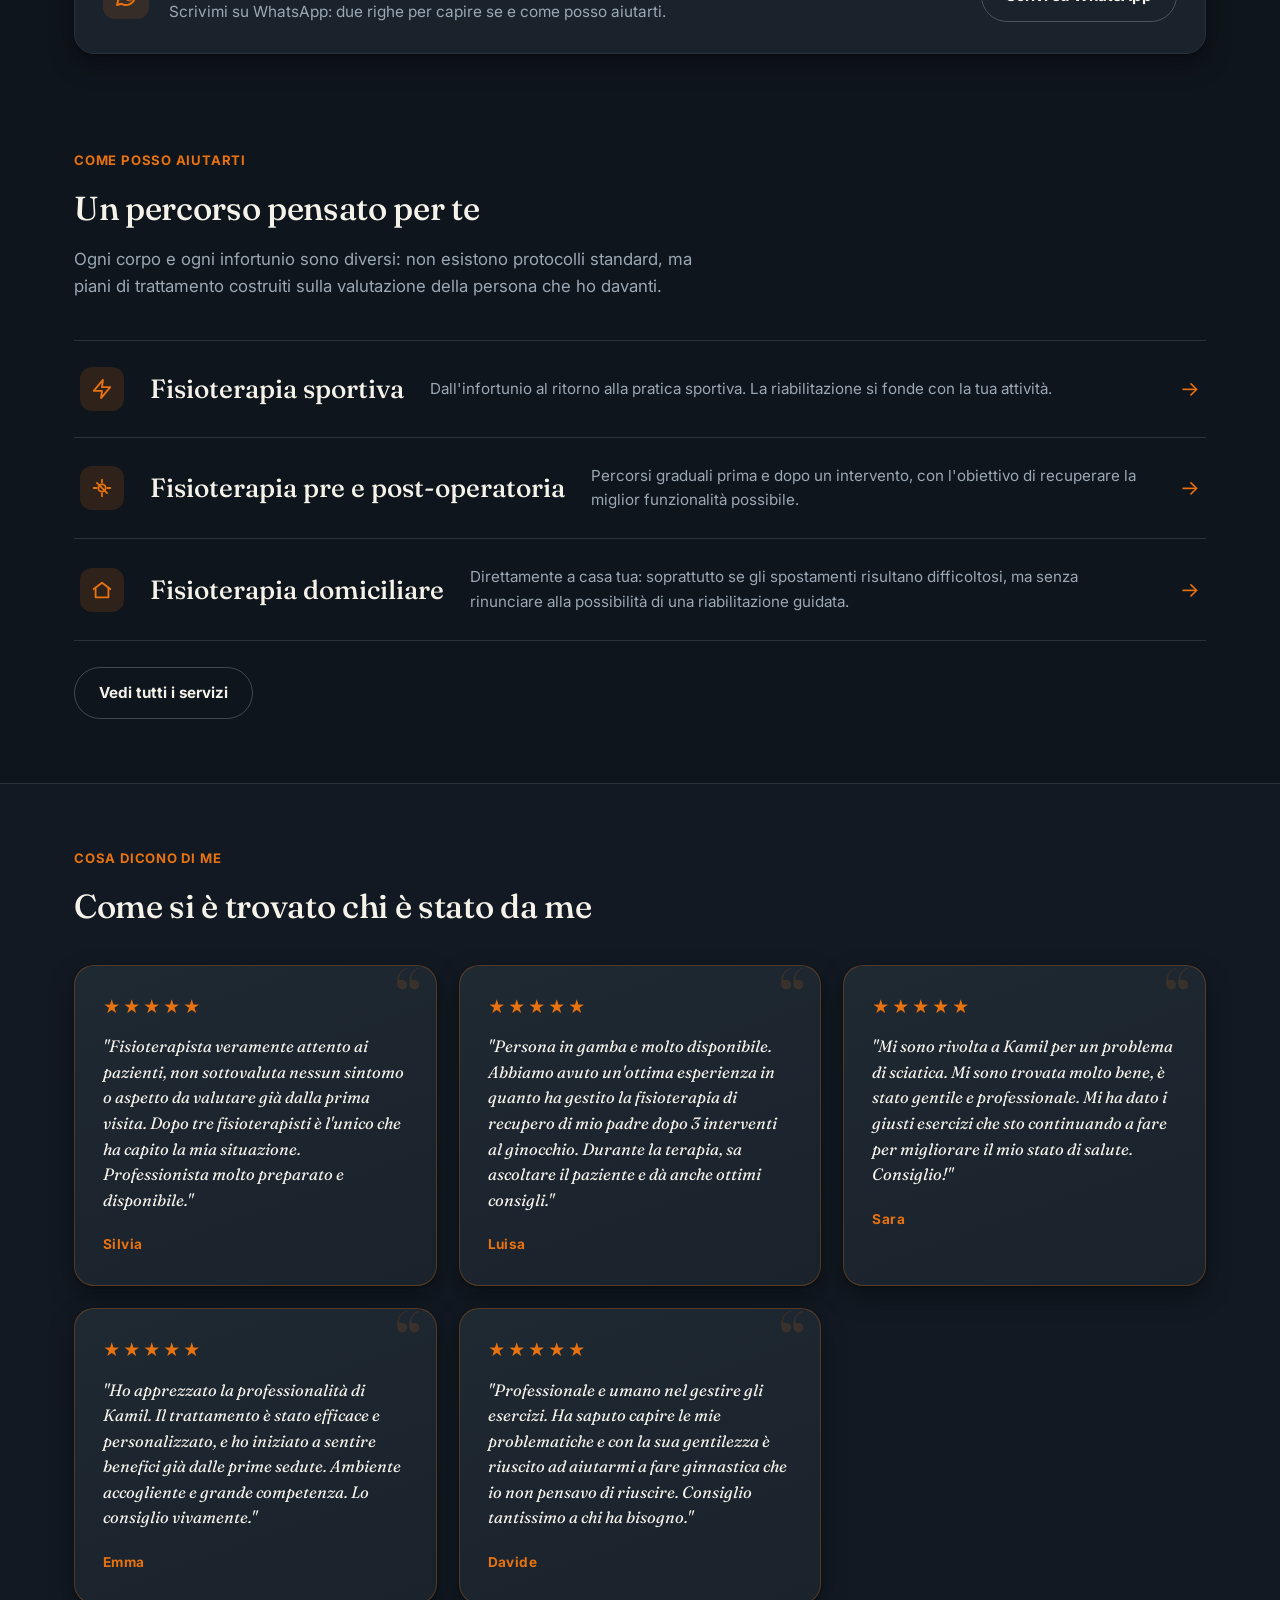
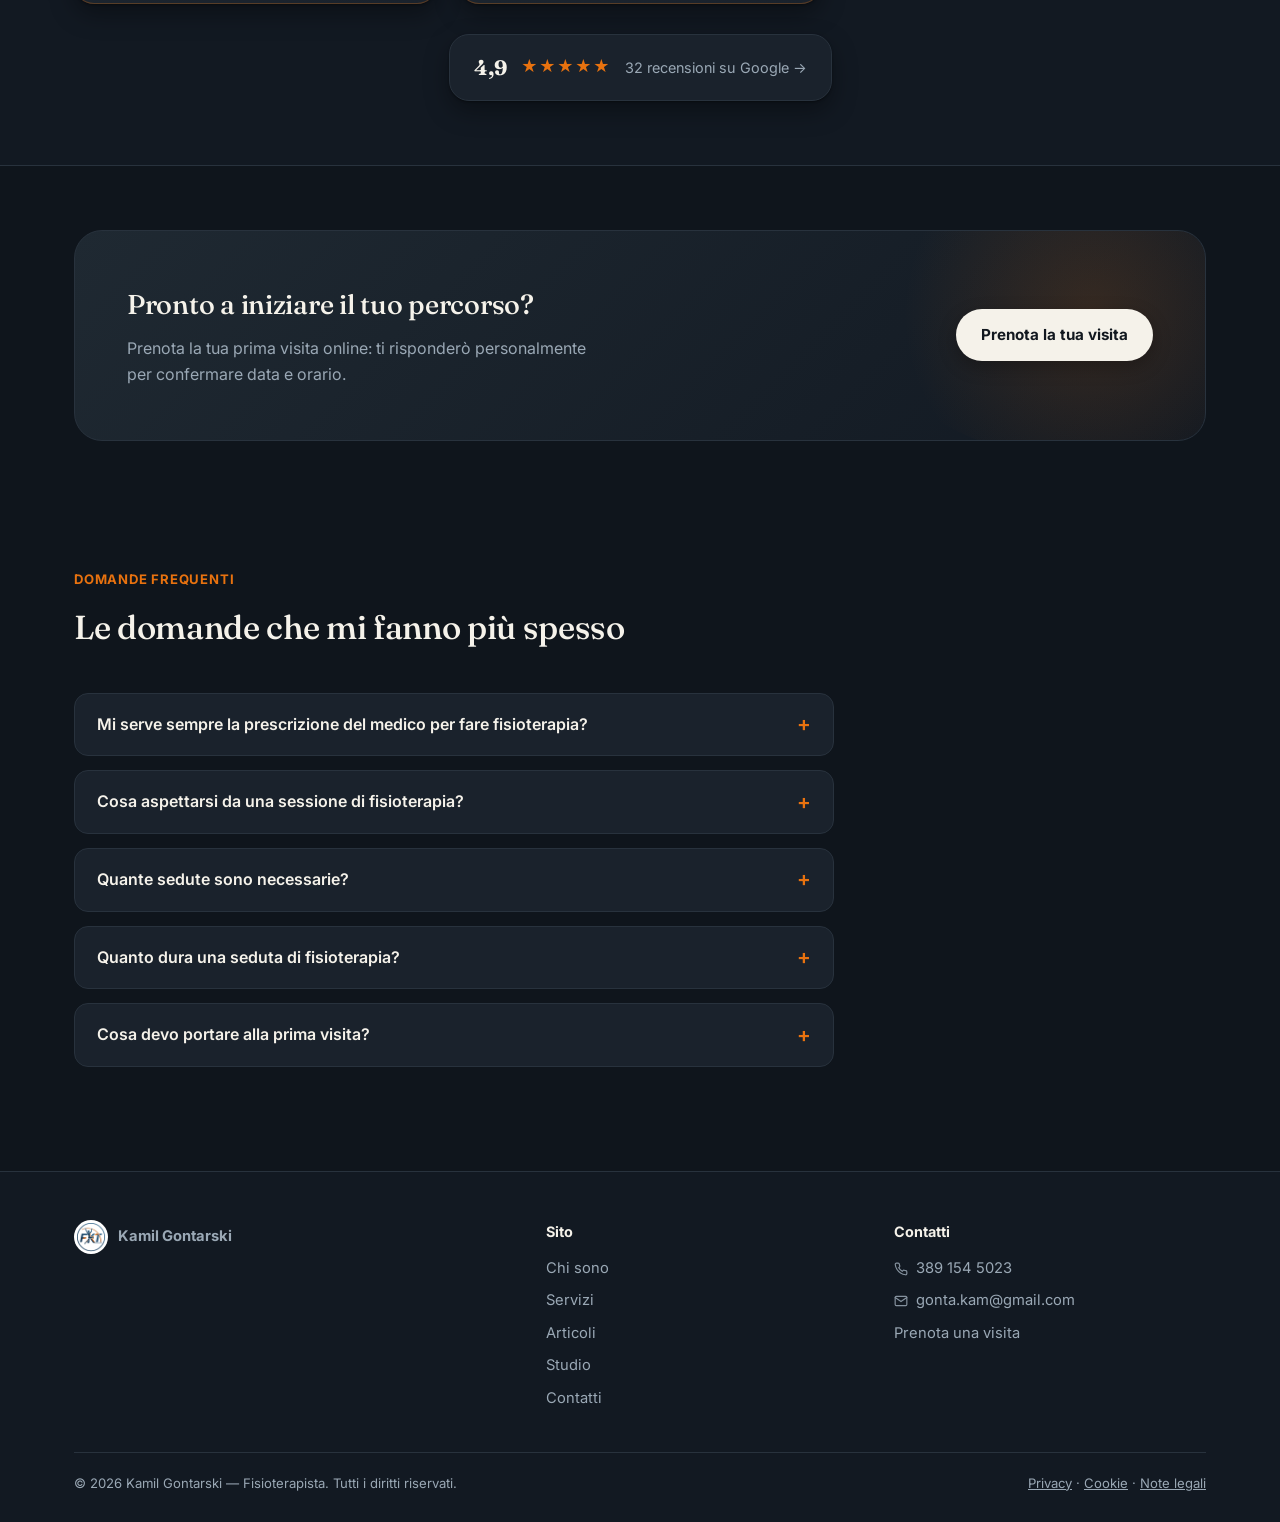
==== commit d902960b: "Add files via upload" ====
--- a/index.html
+++ b/index.html
@@ -111,24 +111,25 @@
         <h2>Un percorso pensato per te</h2>
         <p>Ogni corpo e ogni infortunio sono diversi: non esistono protocolli standard, ma piani di trattamento costruiti sulla valutazione della persona che ho davanti.</p>
       </div>
-      <div class="asymGrid">
-        <div class="card featCard">
-          <div class="icon"><svg viewBox="0 0 24 24" fill="none" stroke="currentColor" stroke-width="2" stroke-linecap="round" stroke-linejoin="round"><path d="M13 2 3 14h9l-1 8 10-12h-9l1-8Z"/></svg></div>
-          <h3>Fisioterapia sportiva</h3>
-          <p>Dall'infortunio al ritorno alla pratica sportiva. La riabilitazione si fonde con la tua attività.</p>
-        </div>
-        <div class="col">
-          <div class="card miniCard">
-            <div class="icon"><svg viewBox="0 0 24 24" fill="none" stroke="currentColor" stroke-width="2" stroke-linecap="round" stroke-linejoin="round"><path d="M6.5 6.5 17.5 17.5M12 3v3M12 18v3M3 12h3M18 12h3"/><circle cx="12" cy="12" r="4"/></svg></div>
-            <h3>Fisioterapia pre e post-operatoria</h3>
-            <p>Percorsi graduali prima e dopo un intervento, con l'obiettivo di recuperare la miglior funzionalità possibile.</p>
-          </div>
-          <div class="card miniCard">
-            <div class="icon"><svg viewBox="0 0 24 24" fill="none" stroke="currentColor" stroke-width="2" stroke-linecap="round" stroke-linejoin="round"><path d="M3 11 12 4l9 7"/><path d="M5 10v10h14V10"/></svg></div>
-            <h3>Fisioterapia domiciliare</h3>
-            <p>Direttamente a casa tua: soprattutto se gli spostamenti risultano difficoltosi, ma senza rinunciare alla possibilità di una riabilitazione guidata.</p>
-          </div>
-        </div>
+      <div class="indexList">
+        <a class="indexRow" href="servizi.html">
+          <span class="indexIcon"><svg viewBox="0 0 24 24" fill="none" stroke="currentColor" stroke-width="2" stroke-linecap="round" stroke-linejoin="round"><path d="M13 2 3 14h9l-1 8 10-12h-9l1-8Z"/></svg></span>
+          <span class="indexTitle">Fisioterapia sportiva</span>
+          <span class="indexDesc">Dall'infortunio al ritorno alla pratica sportiva. La riabilitazione si fonde con la tua attività.</span>
+          <span class="indexArrow">→</span>
+        </a>
+        <a class="indexRow" href="servizi.html">
+          <span class="indexIcon"><svg viewBox="0 0 24 24" fill="none" stroke="currentColor" stroke-width="2" stroke-linecap="round" stroke-linejoin="round"><path d="M6.5 6.5 17.5 17.5M12 3v3M12 18v3M3 12h3M18 12h3"/><circle cx="12" cy="12" r="4"/></svg></span>
+          <span class="indexTitle">Fisioterapia pre e post-operatoria</span>
+          <span class="indexDesc">Percorsi graduali prima e dopo un intervento, con l'obiettivo di recuperare la miglior funzionalità possibile.</span>
+          <span class="indexArrow">→</span>
+        </a>
+        <a class="indexRow" href="servizi.html">
+          <span class="indexIcon"><svg viewBox="0 0 24 24" fill="none" stroke="currentColor" stroke-width="2" stroke-linecap="round" stroke-linejoin="round"><path d="M3 11 12 4l9 7"/><path d="M5 10v10h14V10"/></svg></span>
+          <span class="indexTitle">Fisioterapia domiciliare</span>
+          <span class="indexDesc">Direttamente a casa tua: soprattutto se gli spostamenti risultano difficoltosi, ma senza rinunciare alla possibilità di una riabilitazione guidata.</span>
+          <span class="indexArrow">→</span>
+        </a>
       </div>
       <div style="margin-top:26px;"><a class="btn btn-outline" href="servizi.html">Vedi tutti i servizi</a></div>
     </div>
--- a/style.css
+++ b/style.css
@@ -182,6 +182,27 @@
 @media (max-width:860px){.grid-3{grid-template-columns:1fr 1fr;} .grid-2{grid-template-columns:1fr;}}
 @media (max-width:600px){.grid-3{grid-template-columns:1fr;}}
 
+.indexList{display:flex; flex-direction:column; border-top:1px solid var(--line);}
+.indexRow{
+  display:flex; align-items:center; gap:26px; padding:26px 6px;
+  border-bottom:1px solid var(--line); text-decoration:none; color:var(--ink);
+  transition:padding-left .25s ease, background-color .25s ease;
+}
+.indexRow:hover{padding-left:18px; background:var(--card-2);}
+.indexIcon{
+  width:44px; height:44px; border-radius:12px; background:var(--accent2-light); color:var(--accent2);
+  display:flex; align-items:center; justify-content:center; flex-shrink:0;
+}
+.indexIcon svg{width:22px; height:22px;}
+.indexTitle{font-family:var(--font-display); font-size:clamp(1.25rem,2.4vw,1.65rem); font-weight:500; flex:0 0 auto; min-width:150px;}
+.indexDesc{color:var(--sub); font-size:.95rem; flex:1;}
+.indexArrow{font-size:1.3rem; color:var(--accent2); flex-shrink:0; transition:transform .25s ease;}
+.indexRow:hover .indexArrow{transform:translateX(8px);}
+@media (max-width:700px){
+  .indexRow{flex-wrap:wrap; row-gap:6px; column-gap:16px; padding:20px 4px;}
+  .indexDesc{flex-basis:100%; order:3; padding-left:60px;}
+}
+
 .carousel{position:relative; border-radius:var(--radius); overflow:hidden; box-shadow:var(--shadow-1); border:1px solid var(--line);}
 .carouselLabel{
   position:absolute; top:14px; left:14px; z-index:3; background:var(--accent2); color:#241505;
@@ -419,6 +440,9 @@
 .formField textarea{resize:vertical; min-height:90px; line-height:1.5; font-family:inherit;}
 .formRow2{display:flex; gap:14px;}
 .formRow2 .formField{flex:1;}
+.formCheck{display:flex; align-items:flex-start; gap:10px; margin:4px 0 14px; font-size:.9rem; color:var(--sub); line-height:1.5; cursor:pointer;}
+.formCheck input[type="checkbox"]{margin-top:3px; width:16px; height:16px; accent-color:var(--accent2); flex-shrink:0; cursor:pointer;}
+.formCheck a{color:var(--accent2);}
 .formMsg{font-size:.88rem; color:var(--accent2); min-height:1.2em; margin:2px 0 14px;}
 @media (max-width:600px){ .formRow2{flex-direction:column; gap:16px;} }
 
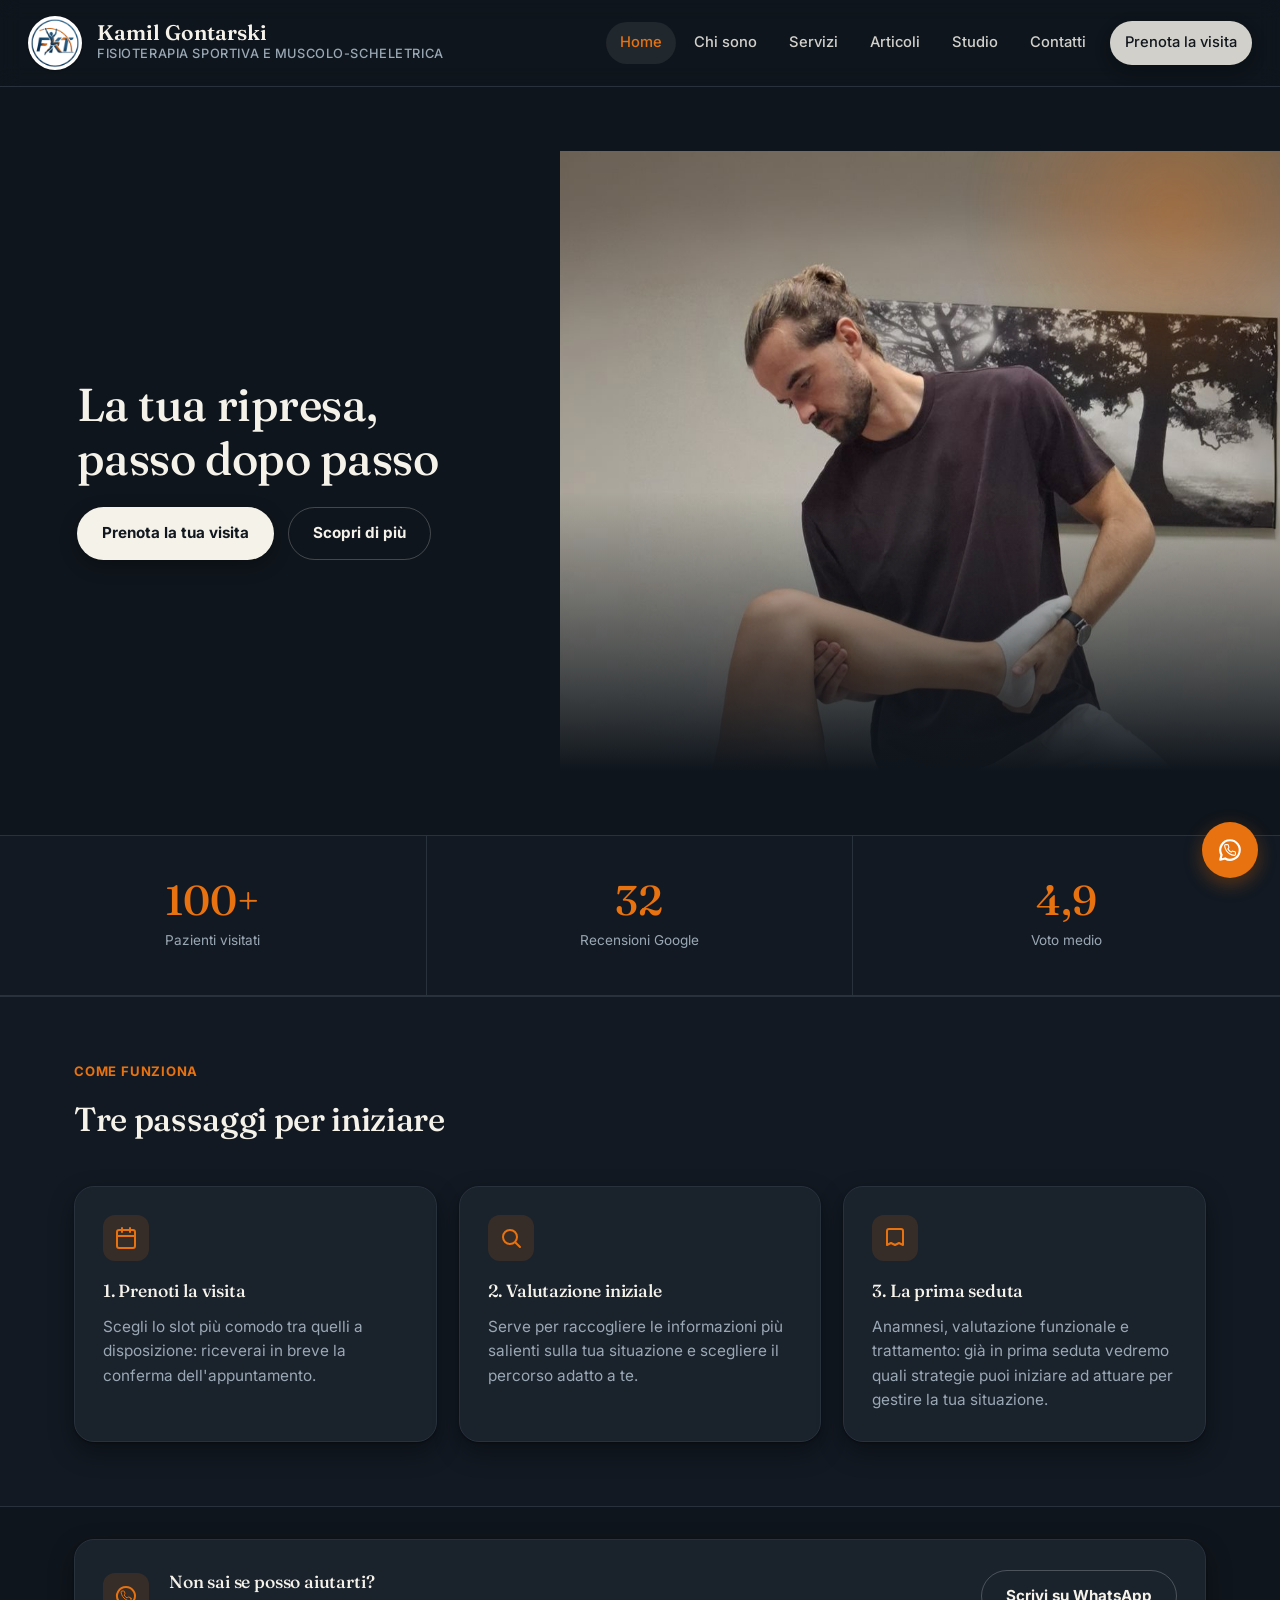
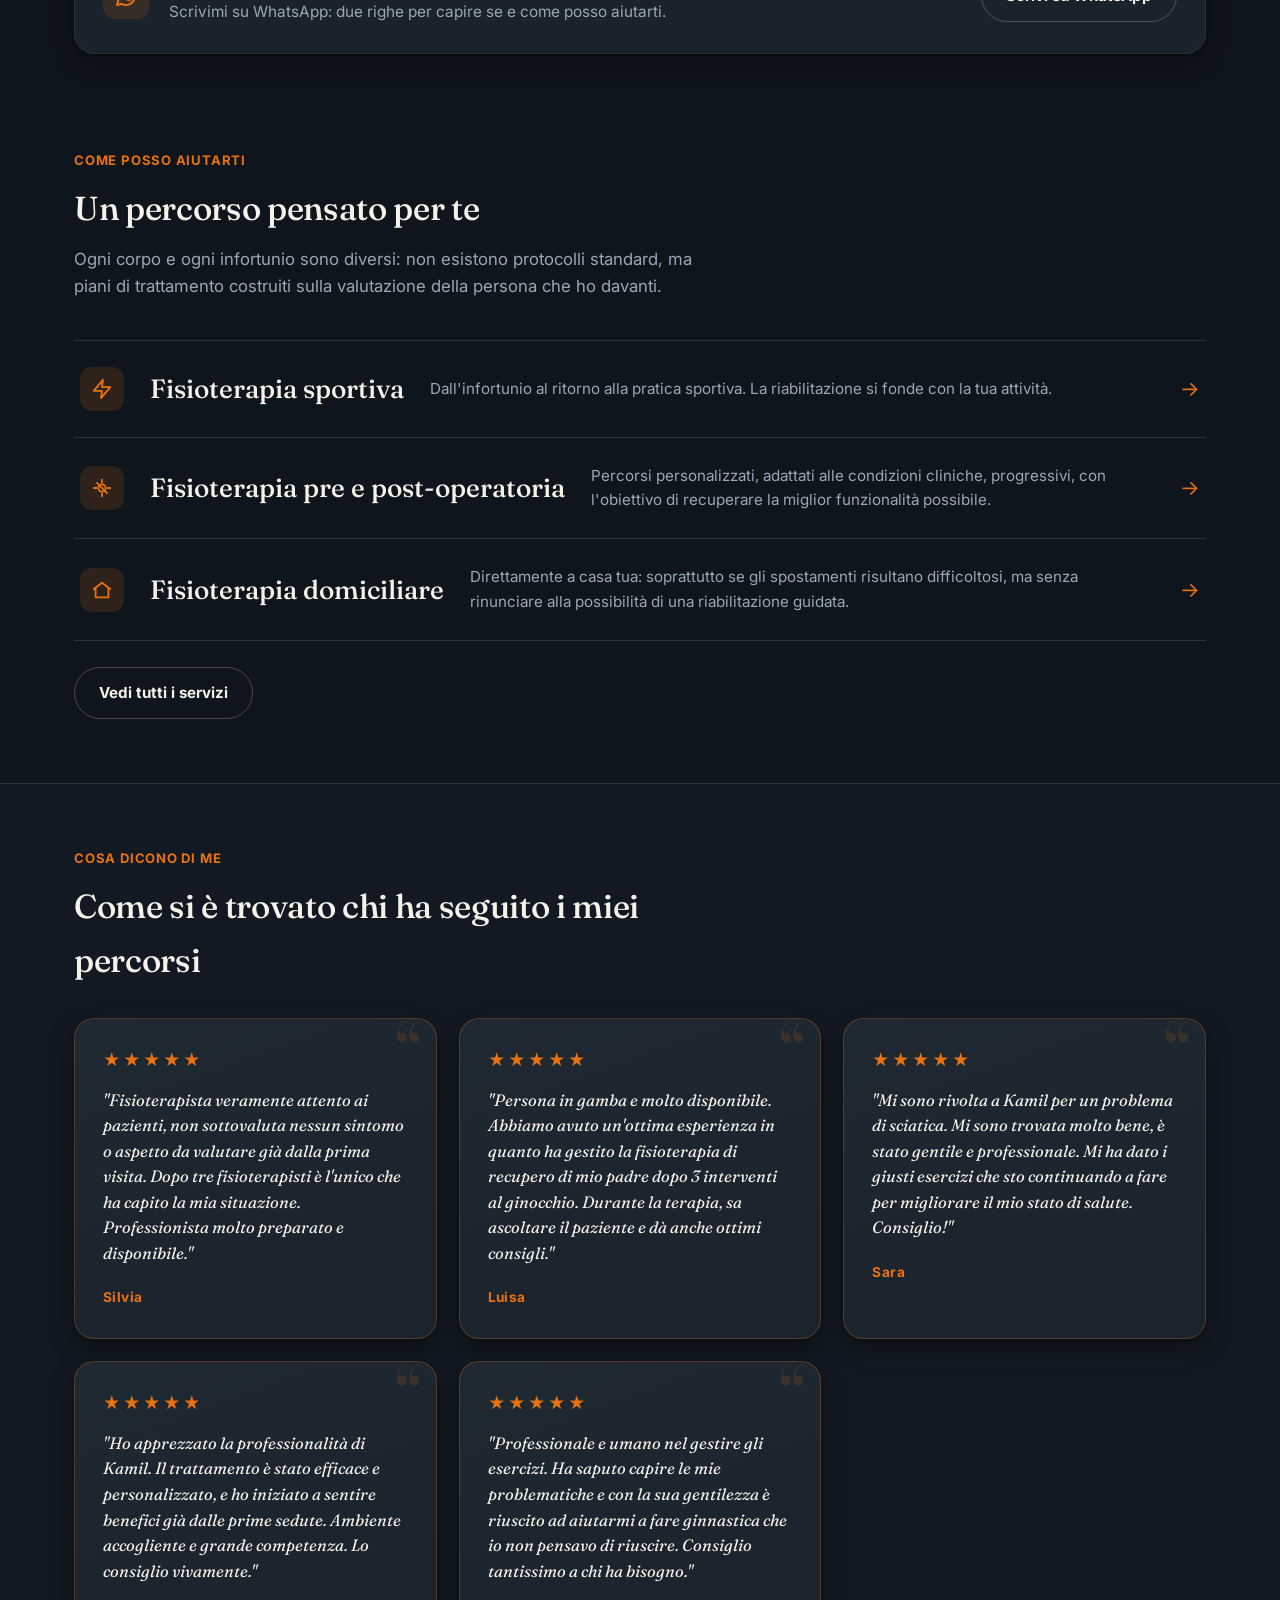
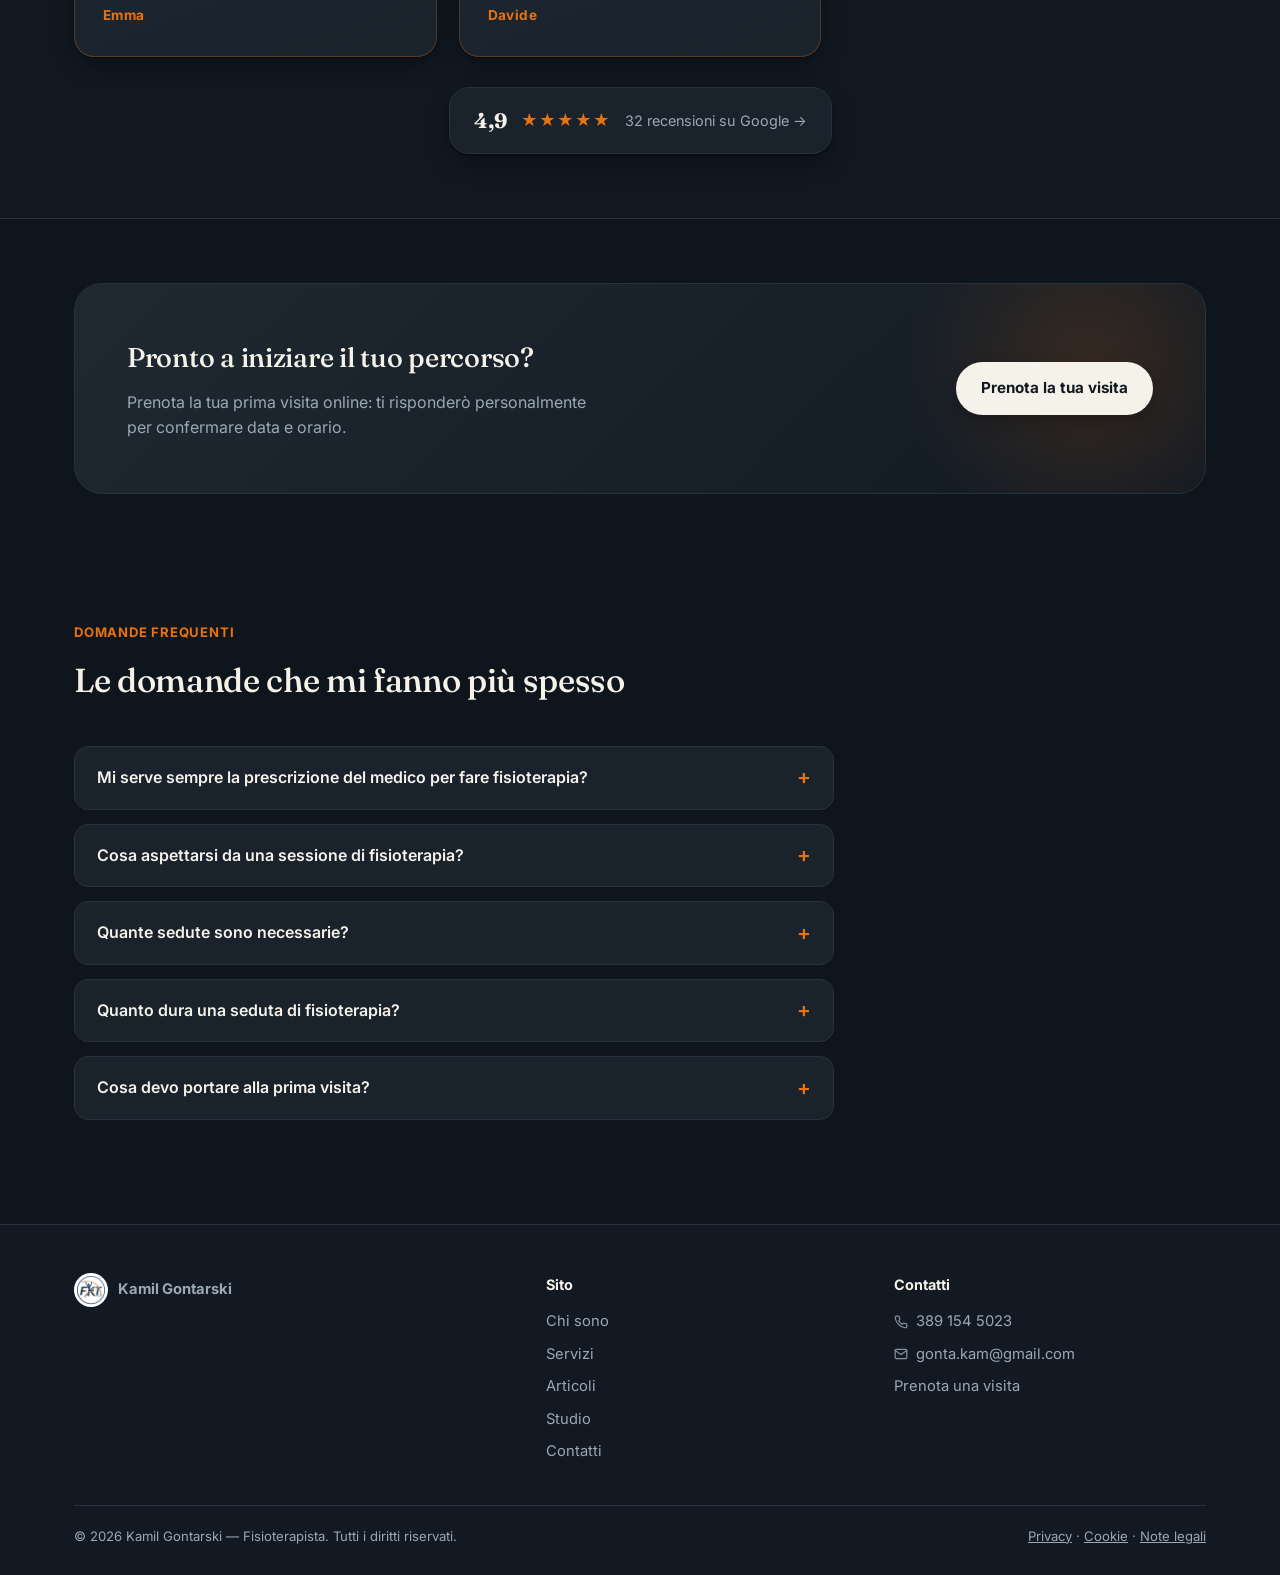
==== commit 5c0a5a3a: "Add files via upload" ====
--- a/index.html
+++ b/index.html
@@ -18,7 +18,7 @@
   <div class="headerInner">
     <a class="brand" href="index.html">
       <img src="img/logo.png" alt="Logo Kamil Gontarski Fisioterapista">
-      <span><span class="bname">Kamil Gontarski</span><span class="brole">Riabilitazione sportiva e muscolo-scheletrica</span></span>
+      <span><span class="bname">Kamil Gontarski</span><span class="brole">Fisioterapia sportiva e muscolo-scheletrica</span></span>
     </a>
     <button class="menuToggle" aria-label="Apri menu">
       <svg viewBox="0 0 24 24" fill="none" stroke="currentColor" stroke-width="2" stroke-linecap="round"><line x1="3" y1="6" x2="21" y2="6"/><line x1="3" y1="12" x2="21" y2="12"/><line x1="3" y1="18" x2="21" y2="18"/></svg>
@@ -121,7 +121,7 @@
         <a class="indexRow" href="servizi.html">
           <span class="indexIcon"><svg viewBox="0 0 24 24" fill="none" stroke="currentColor" stroke-width="2" stroke-linecap="round" stroke-linejoin="round"><path d="M6.5 6.5 17.5 17.5M12 3v3M12 18v3M3 12h3M18 12h3"/><circle cx="12" cy="12" r="4"/></svg></span>
           <span class="indexTitle">Fisioterapia pre e post-operatoria</span>
-          <span class="indexDesc">Percorsi graduali prima e dopo un intervento, con l'obiettivo di recuperare la miglior funzionalità possibile.</span>
+          <span class="indexDesc">Percorsi personalizzati, adattati alle condizioni cliniche, progressivi, con l'obiettivo di recuperare la miglior funzionalità possibile.</span>
           <span class="indexArrow">→</span>
         </a>
         <a class="indexRow" href="servizi.html">
@@ -139,7 +139,7 @@
     <div class="wrap">
       <div class="sectionHead" style="margin-bottom:32px;">
         <span class="kicker">Cosa dicono di me</span>
-        <h2>Come si è trovato chi è stato da me</h2>
+        <h2>Come si è trovato chi ha seguito i miei percorsi</h2>
       </div>
       <div class="grid grid-3 reviewsGrid">
         <div class="card reviewCard">
@@ -199,7 +199,7 @@
       <div style="max-width:760px; display:flex; flex-direction:column; gap:14px;">
         <details class="faqItem">
           <summary>Mi serve sempre la prescrizione del medico per fare fisioterapia?</summary>
-          <p>No. Per una prima visita fisioterapica privata non è obbligatoria una prescrizione medica. Se hai già una diagnosi, una prescrizione o dei referti (radiografie, risonanze), comunque, portali con te: aiutano a inquadrare meglio la tua situazione.</p>
+          <p>No. Per una prima visita fisioterapica privata non è obbligatoria una prescrizione medica. Se hai già una diagnosi, una prescrizione o dei referti (radiografie, risonanze), portali con te: aiutano a inquadrare meglio la tua situazione. Se necessario, sarà mia premura collaborare con il tuo medico o specialista nella gestione della tua condizione clinica.</p>
         </details>
         <details class="faqItem">
           <summary>Cosa aspettarsi da una sessione di fisioterapia?</summary>
@@ -215,7 +215,7 @@
         </details>
         <details class="faqItem">
           <summary>Cosa devo portare alla prima visita?</summary>
-          <p>Abbigliamento comodo che ti permetta di muoverti liberamente, ed eventuali referti medici o esami che hai già — non sono obbligatori, ma utili.</p>
+          <p>Abbigliamento comodo che ti permetta di muoverti liberamente, ed eventuali referti medici o esami che hai già.</p>
         </details>
       </div>
     </div>
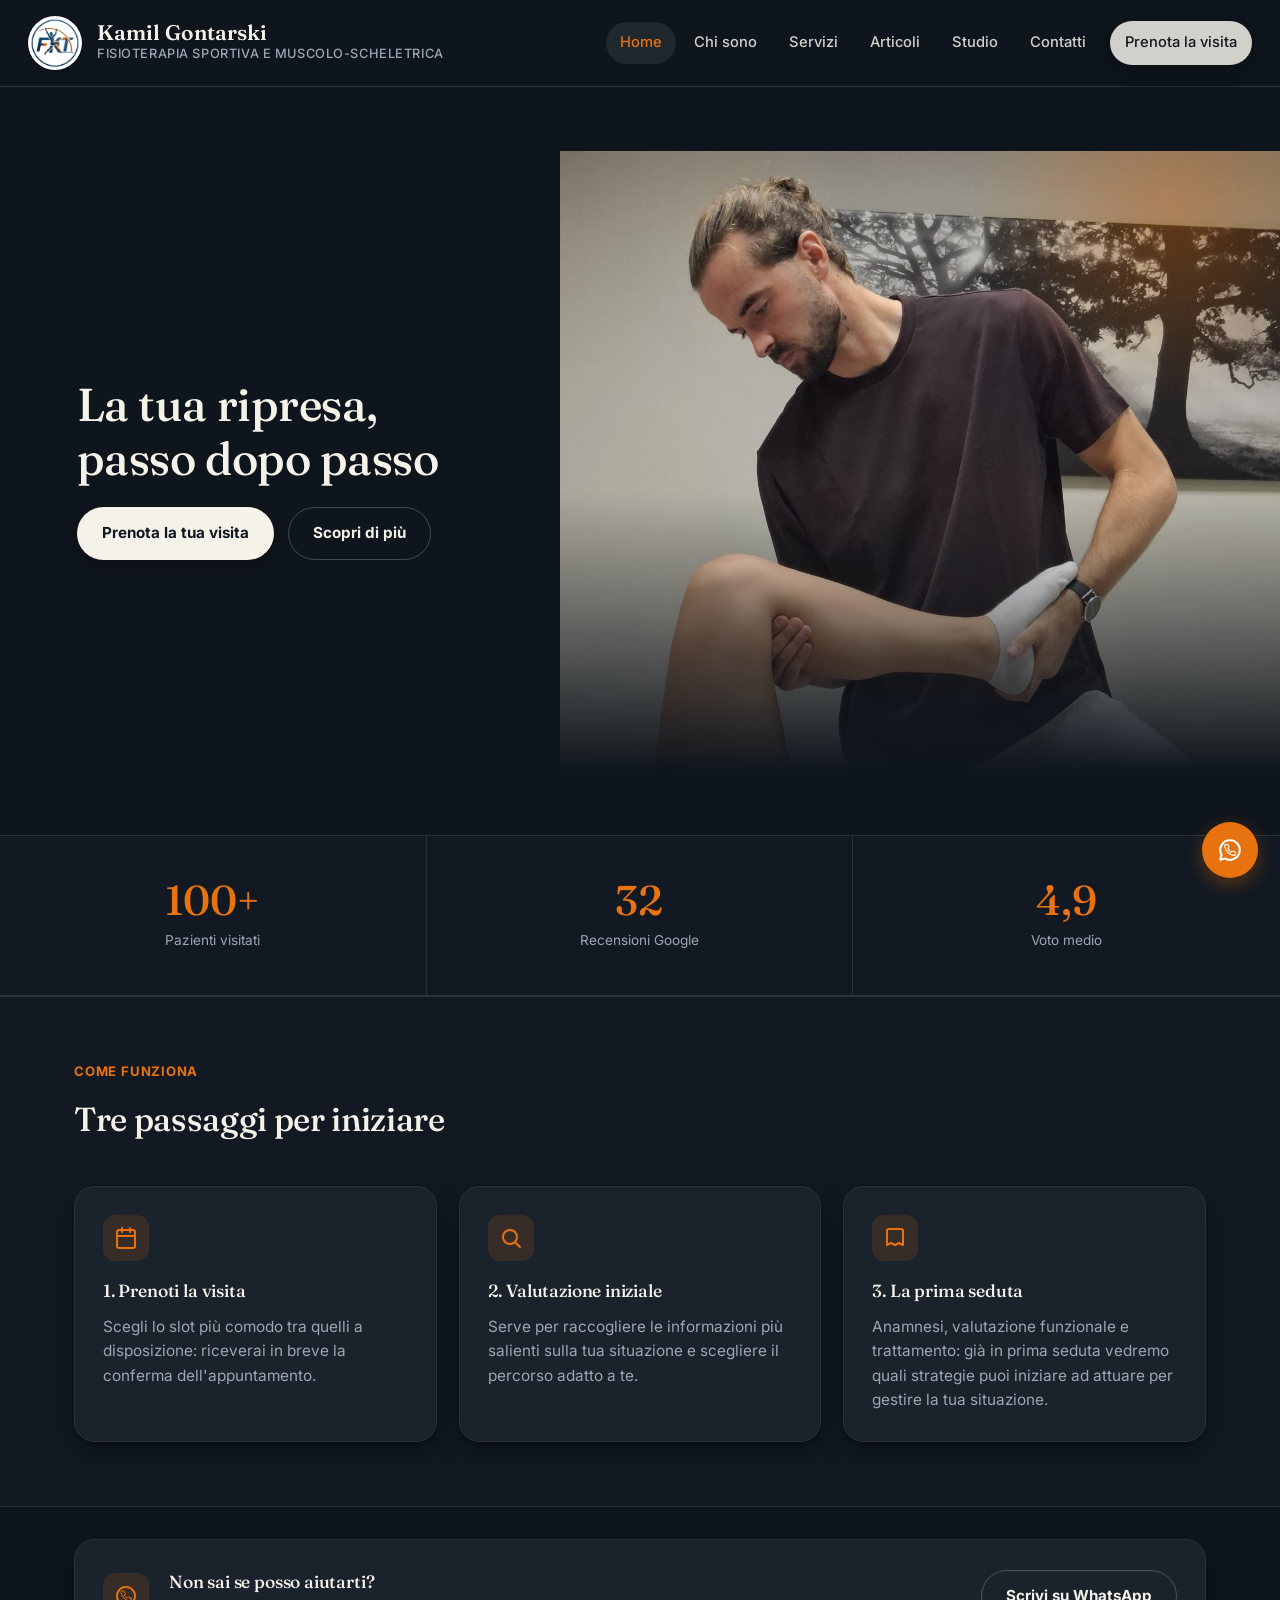
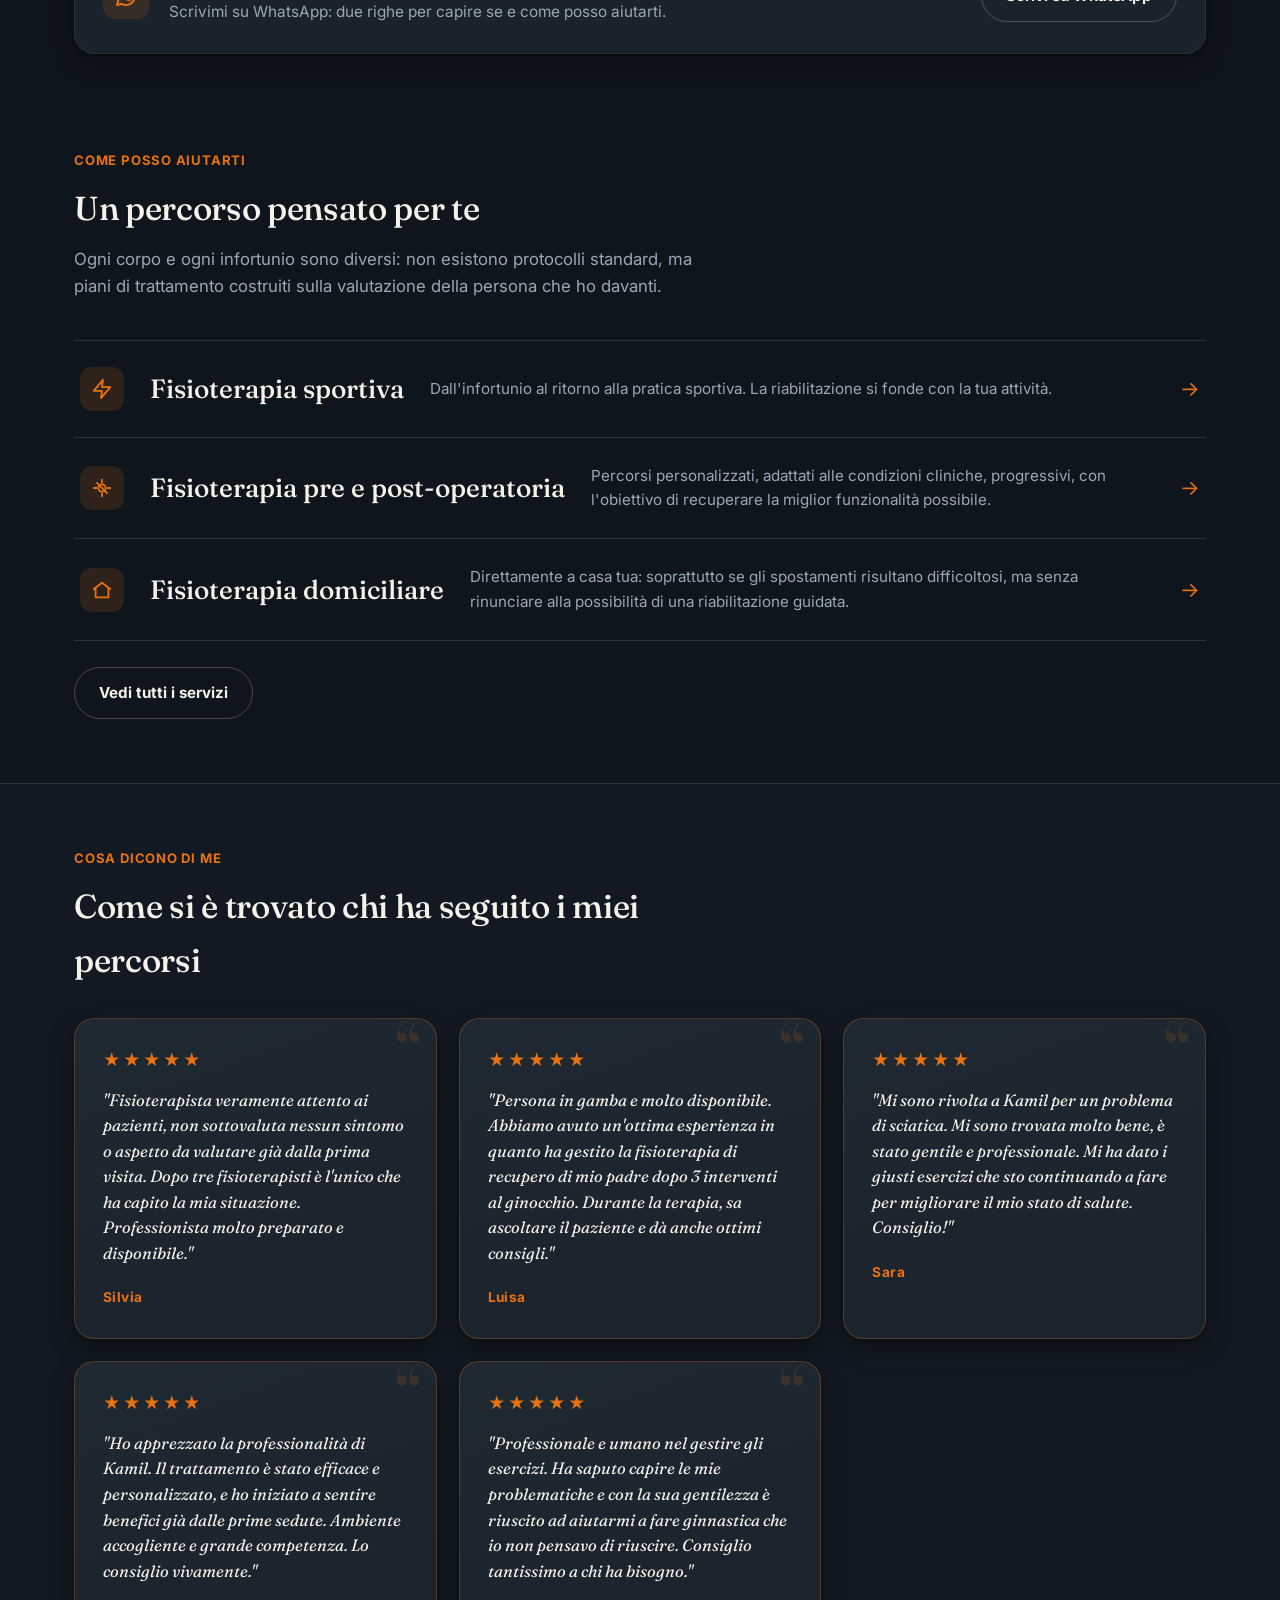
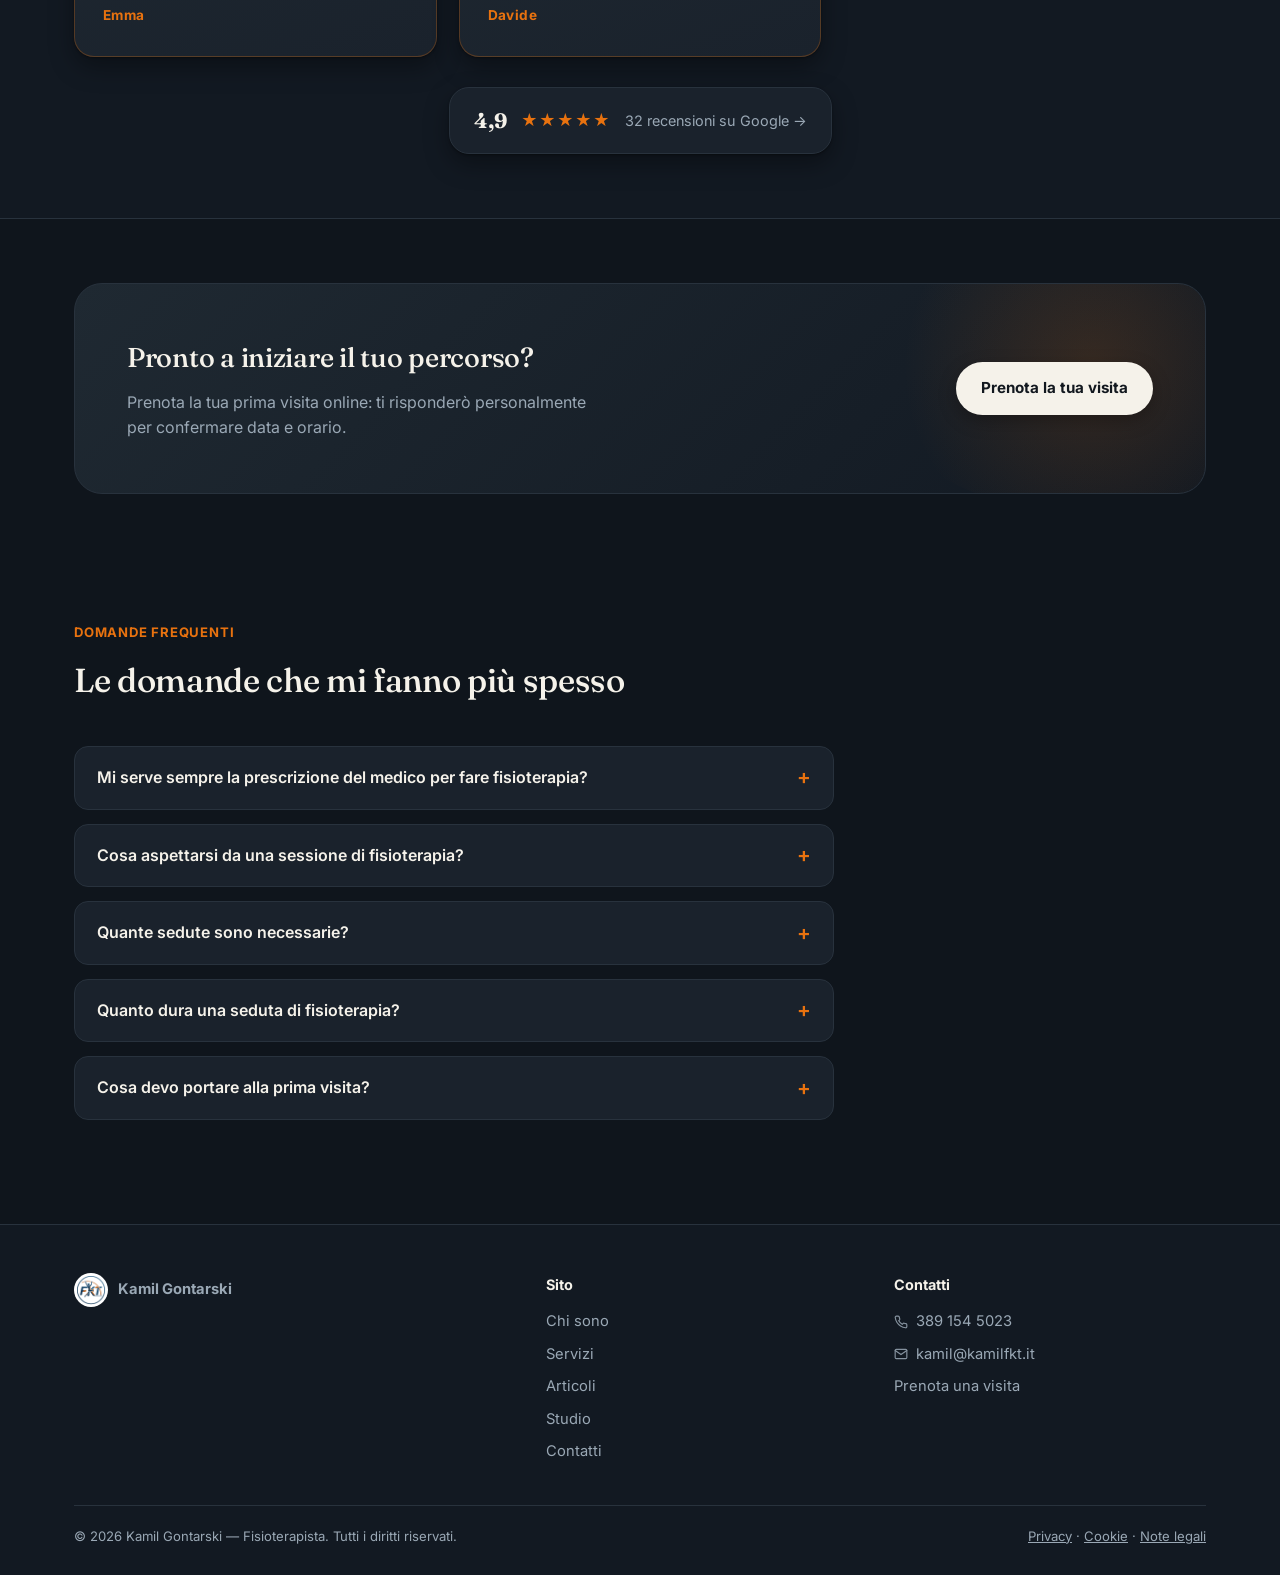
==== commit 63724d4b: "Add files via upload" ====
--- a/index.html
+++ b/index.html
@@ -242,7 +242,7 @@
       <div>
         <h4>Contatti</h4>
         <a href="tel:+393891545023"><svg viewBox="0 0 24 24" width="14" height="14" fill="none" stroke="currentColor" stroke-width="2" stroke-linecap="round" stroke-linejoin="round"><path d="M22 16.92v3a2 2 0 0 1-2.18 2 19.79 19.79 0 0 1-8.63-3.07 19.5 19.5 0 0 1-6-6 19.79 19.79 0 0 1-3.07-8.67A2 2 0 0 1 4.11 2h3a2 2 0 0 1 2 1.72c.13.96.36 1.9.7 2.81a2 2 0 0 1-.45 2.11L8.09 9.91a16 16 0 0 0 6 6l1.27-1.27a2 2 0 0 1 2.11-.45c.91.34 1.85.57 2.81.7A2 2 0 0 1 22 16.92Z"/></svg>389 154 5023</a>
-        <a href="mailto:gonta.kam@gmail.com"><svg viewBox="0 0 24 24" width="14" height="14" fill="none" stroke="currentColor" stroke-width="2" stroke-linecap="round" stroke-linejoin="round"><rect x="2" y="4" width="20" height="16" rx="2"/><path d="m22 6-10 7L2 6"/></svg>gonta.kam@gmail.com</a>
+        <a href="mailto:kamil@kamilfkt.it"><svg viewBox="0 0 24 24" width="14" height="14" fill="none" stroke="currentColor" stroke-width="2" stroke-linecap="round" stroke-linejoin="round"><rect x="2" y="4" width="20" height="16" rx="2"/><path d="m22 6-10 7L2 6"/></svg>kamil@kamilfkt.it</a>
         <a href="prenota.html">Prenota una visita</a>
       </div>
     </div>
